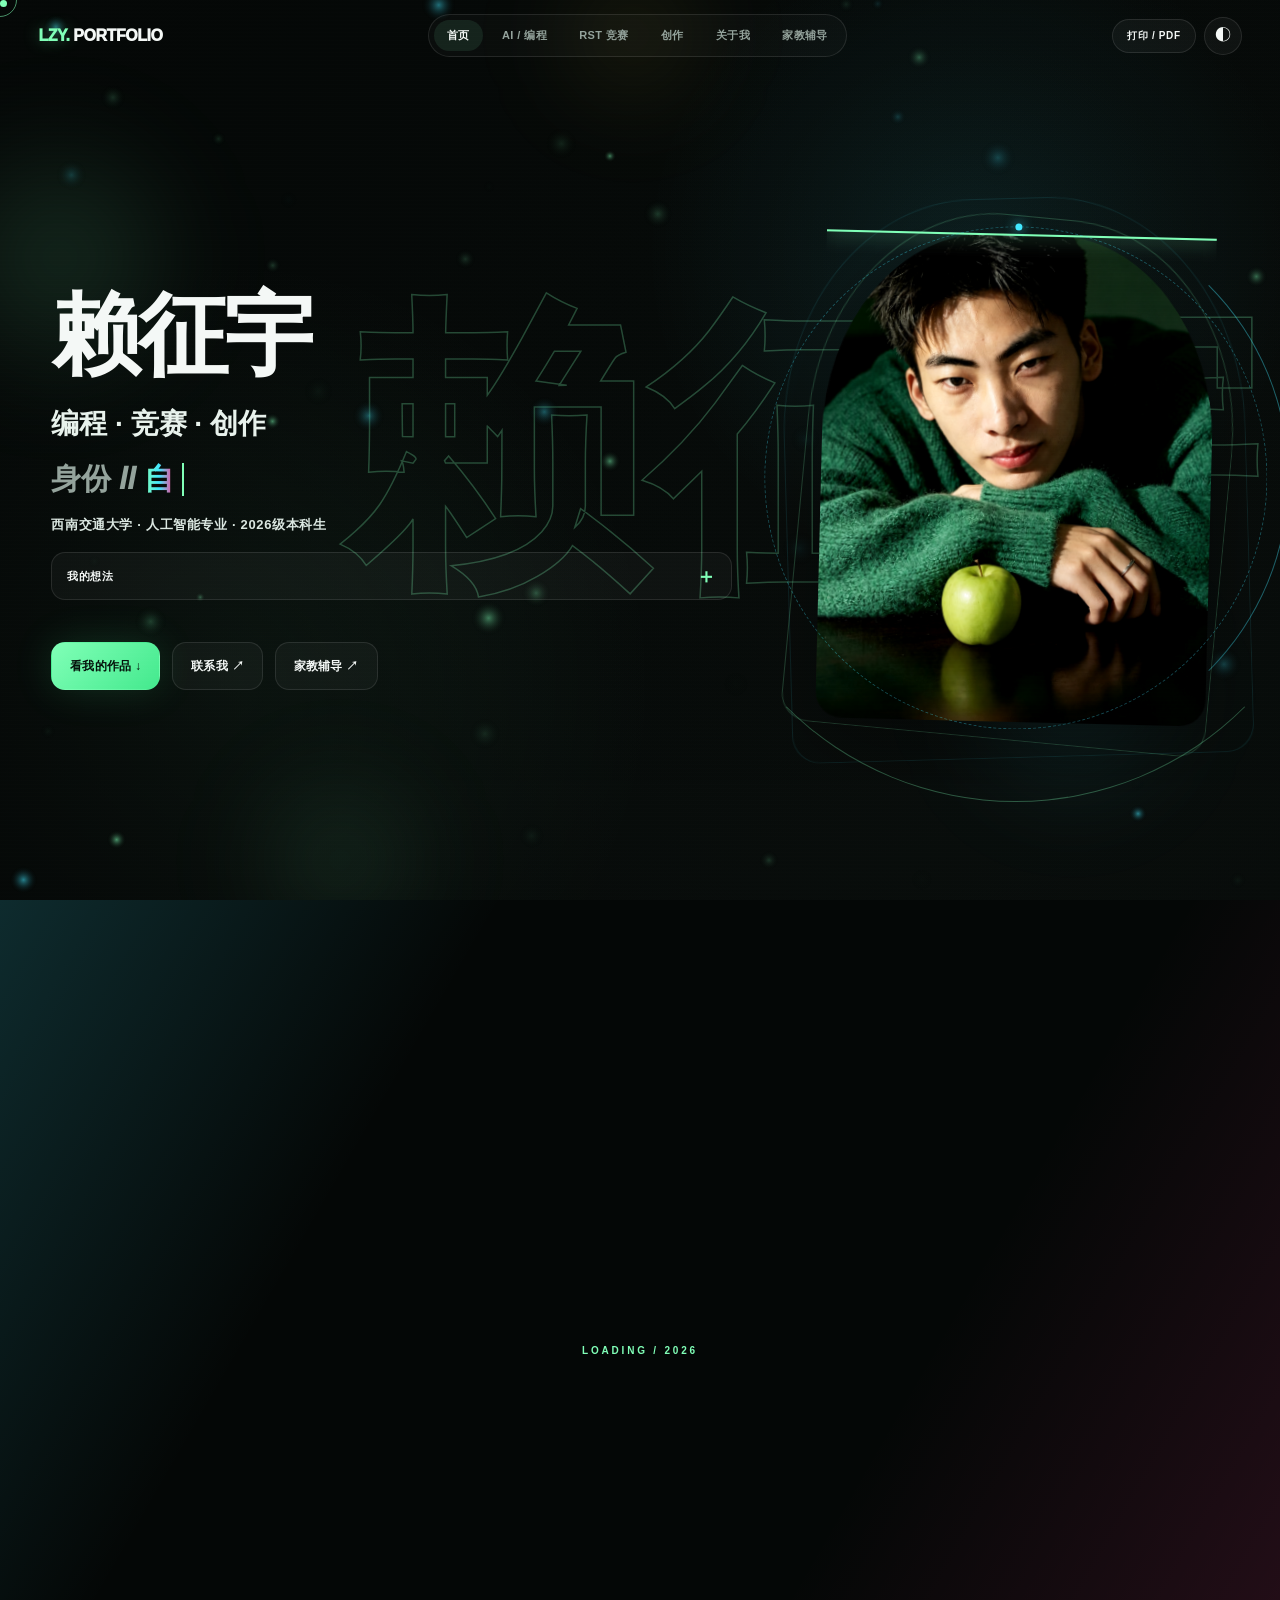
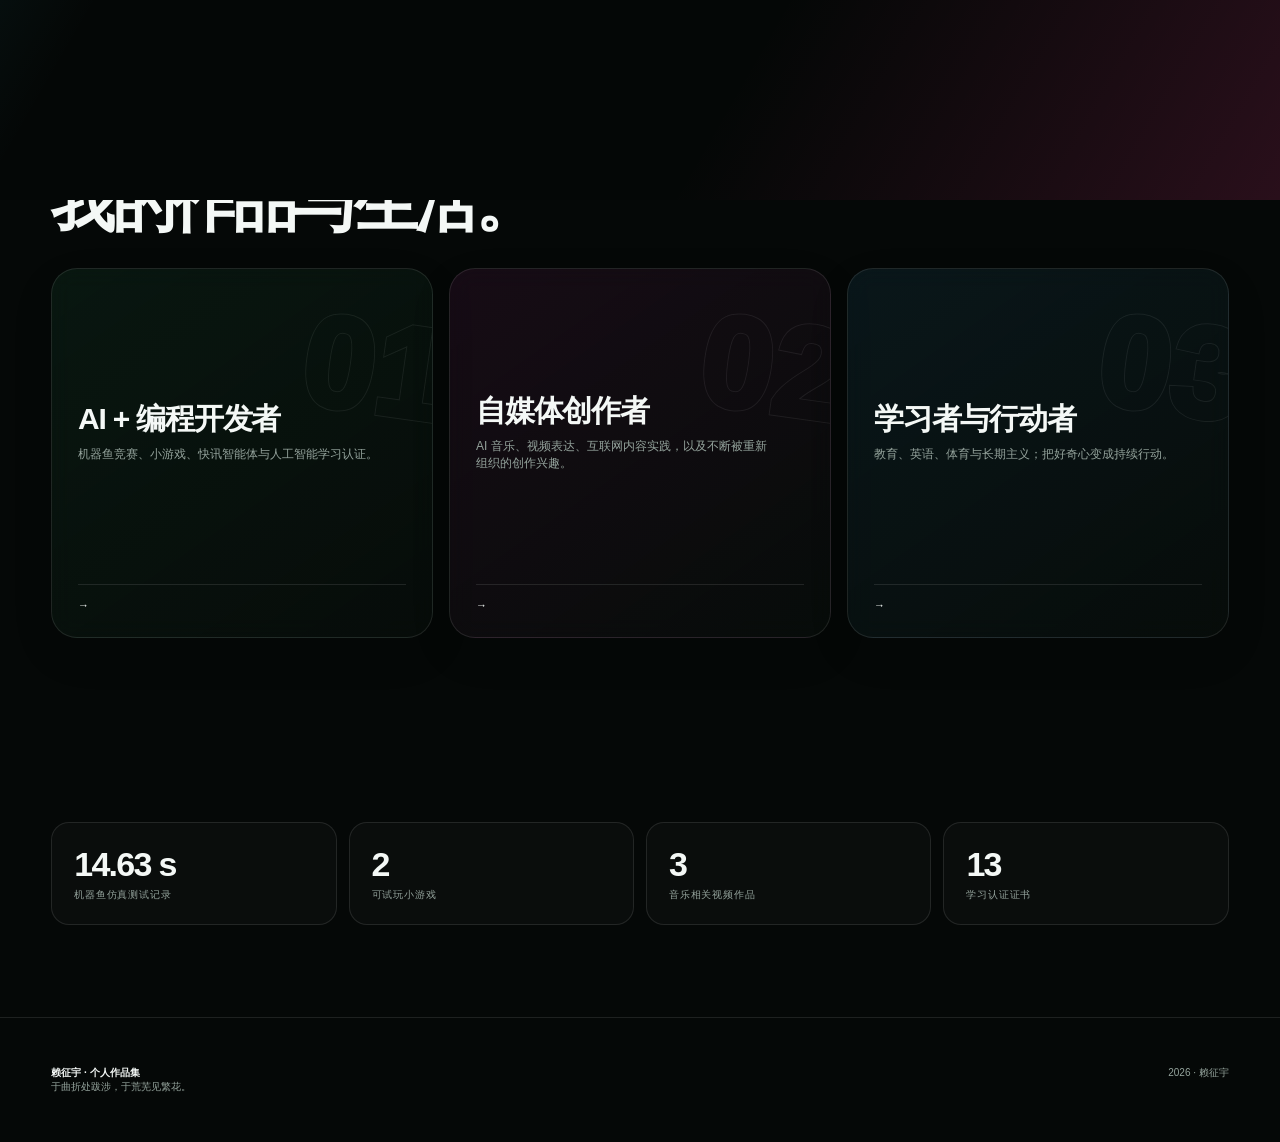
==== index.html @ 88e4a0cb "Remove hometown section from portfolio" ====
<!DOCTYPE html>
<html lang="zh-CN" data-theme="dark"><head>
<meta charset="UTF-8">
<meta name="viewport" content="width=device-width,initial-scale=1,viewport-fit=cover">
<meta name="theme-color" content="#050807">
<meta name="description" content="赖征宇｜人工智能专业学生｜数学家教、AI学习认证、机器人竞赛与个人作品集">
<title>赖征宇｜AI Portfolio</title>
<link rel="stylesheet" href="style.css?v=20261008d">
</head>
<body>
<div class="page-transition"></div><div class="cursor-dot"></div><div class="cursor-ring"></div>
<nav class="nav"><div class="nav-inner">
  <a class="brand" href="index.html" data-transition=""><span class="mark">LZY.</span> PORTFOLIO</a>
  <div class="nav-links"><a class="active" href="index.html" data-transition="">首页</a><a href="ai.html" data-transition="">AI / 编程</a><a href="ai.html#rst" data-transition="">RST 竞赛</a><a href="creation.html" data-transition="">创作</a><a href="about.html" data-transition="">关于我</a><a href="tutor.html" data-transition="">家教辅导</a></div>
  <div class="nav-actions"><button class="icon-btn" id="themeBtn" aria-label="切换主题">◐</button><button class="icon-btn menu-btn" aria-label="菜单">☰</button></div>
</div></nav>

<main>
<section class="hero photo-hero">
  <canvas class="matrix-canvas" id="matrix"></canvas><div class="hero-vignette"></div>
  <div class="giant-ghost" aria-hidden="true"><span style="--i:0">赖</span><span style="--i:1">征</span><span style="--i:2">宇</span></div>
  <i class="bokeh b1" aria-hidden="true"></i><i class="bokeh b2" aria-hidden="true"></i><i class="bokeh b3" aria-hidden="true"></i><i class="bokeh b4" aria-hidden="true"></i>
  <div class="container hero-grid">
    <div>
      
      <h1 class="hero-title home-name">赖征宇</h1>
      <div class="hero-name">编程 · 竞赛 · 创作</div>
      <div class="type-line"><span class="prefix">身份 //</span><span id="typed"></span><span class="caret"></span></div>
      
      <p class="hero-lead">西南交通大学 · 人工智能专业 · 2026级本科生</p>
      <div class="info-reveal compact">
        <button class="reveal-toggle" type="button" aria-expanded="false">我的想法 <span>＋</span></button>
        <div class="reveal-panel"><p class="hero-copy">西南交通大学人工智能专业学生。这里记录我的项目、创作和学习经历。</p></div>
      </div>
      <div class="hero-actions"><a class="btn primary" href="#featured">看我的作品 ↓</a><a class="btn" href="about.html#contact" data-transition="">联系我 ↗</a><a class="btn" href="tutor.html" data-transition="">家教辅导 ↗</a></div>
    </div>
    <div class="hero-visual">
      <div class="ring-halo" aria-hidden="true"><i></i><i></i><i></i></div>
      <div class="orbit-ring" aria-hidden="true"></div>
      <div class="portrait-shell tilt"><img src="assets/portrait-clean.png" alt="赖征宇头像"><div class="scan"></div></div>
      
      
    </div>
  </div>
</section><section class="section featured-section" id="featured"><div class="container"><div class="section-head reveal"><div><h2>最近做的三件事。</h2></div></div><div class="featured-grid">
  <a class="card featured-card reveal" href="ai.html#robotics-awards" data-transition=""><img src="assets/rst-result-focus.png" alt="机器鱼仿真成绩 14.63 秒"><div><h3>第一次 RST 仿真机器鱼竞赛</h3><p>千行代码、资料研究与多轮测试。该赛项获国赛二等奖、四川赛区一等奖。</p><span>查看参赛与获奖记录 →</span></div></a>
  <a class="card featured-card reveal" href="ai.html#games" data-transition=""><img src="assets/tank-game.png" alt="坦克大战游戏画面"><div><h3>两款可以试玩的小游戏</h3><p>飞机大战与坦克大战，使用 HTML、JavaScript 和 Canvas。</p><span>打开游戏作品 →</span></div></a>
  <a class="card featured-card reveal" href="creation.html#works" data-transition=""><img src="assets/music-poster-3.jpg" alt="英文歌曲歌词视频画面"><div><h3>音乐与视频创作</h3><p>三支 AI 音乐相关作品，记录不同形式的创作尝试。</p><span>观看作品 →</span></div></a></div></div></section>

<div class="marquee"><div class="marquee-track"><span><b>AI DEVELOPMENT</b> · PYTHON · C LANGUAGE · VIBE CODING · MATHEMATICS · GENERATIVE AI · VIDEO CREATION · BADMINTON · </span><span><b>AI DEVELOPMENT</b> · PYTHON · C LANGUAGE · VIBE CODING · MATHEMATICS · GENERATIVE AI · VIDEO CREATION · BADMINTON · </span></div></div>

<section class="section"><div class="container">
  <div class="section-head reveal"><div><h2>我的作品与生活。</h2></div></div>
  <div class="identity-grid">
    <a class="card identity ai tilt reveal" href="ai.html" data-transition=""><span class="big-mark">01</span><div></div><div><h3>AI + 编程开发者</h3><p>机器鱼竞赛、小游戏、快讯智能体与人工智能学习认证。</p></div><div class="go"><span>→</span></div></a>
    <a class="card identity media tilt reveal" href="creation.html" data-transition=""><span class="big-mark">02</span><div></div><div><h3>自媒体创作者</h3><p>AI 音乐、视频表达、互联网内容实践，以及不断被重新组织的创作兴趣。</p></div><div class="go"><span>→</span></div></a>
    <a class="card identity about tilt reveal" href="about.html" data-transition=""><span class="big-mark">03</span><div></div><div><h3>学习者与行动者</h3><p>教育、英语、体育与长期主义；把好奇心变成持续行动。</p></div><div class="go"><span>→</span></div></a>
  </div>
</div></section>



<section class="section"><div class="container">
  <div class="stats reveal"><div class="stat"><b>14.63 s</b><span>机器鱼仿真测试记录</span></div><div class="stat"><b>2</b><span>可试玩小游戏</span></div><div class="stat"><b>3</b><span>音乐相关视频作品</span></div><div class="stat"><b>13</b><span>学习认证证书</span></div></div>
</div></section>
</main>

<footer class="footer"><div class="container footer-inner"><div><b>赖征宇 · 个人作品集</b><br><span class="motto">于曲折处跋涉，于荒芜见繁花。</span></div><div>2026 · 赖征宇</div></div></footer>
<script src="app.js?v=20261008d"></script>

</body></html>
---- style.css ----
:root{
  --bg:#050807;
  --bg2:#0a0f0d;
  --panel:rgba(12,18,16,.76);
  --panel2:rgba(16,24,21,.92);
  --text:#f4f8f6;
  --muted:#94a39c;
  --line:rgba(255,255,255,.10);
  --green:#80ffb7;
  --green2:#22d875;
  --cyan:#42e8ff;
  --pink:#ff3d92;
  --yellow:#f1d54a;
  --red:#ff3c4f;
  --shadow:0 28px 80px rgba(0,0,0,.38);
  --radius:26px;
  --navH:72px;
}

[data-theme="light"]{
  --bg:#edf3ef;
  --bg2:#f8fbf9;
  --panel:rgba(255,255,255,.75);
  --panel2:rgba(255,255,255,.96);
  --text:#101a16;
  --muted:#697a72;
  --line:rgba(14,53,36,.13);
  --shadow:0 24px 70px rgba(30,70,50,.13);
}

*{box-sizing:border-box}
html{scroll-behavior:smooth;background:var(--bg)}
body{
  margin:0;
  min-height:100vh;
  color:var(--text);
  background:
    radial-gradient(circle at 15% 10%,rgba(0,255,144,.07),transparent 28%),
    radial-gradient(circle at 92% 5%,rgba(51,221,255,.06),transparent 24%),
    var(--bg);
  font-family:Inter,-apple-system,BlinkMacSystemFont,"Segoe UI","PingFang SC","Microsoft YaHei",sans-serif;
  overflow-x:hidden;
}
body.is-leaving{overflow:hidden}
body::before{
  content:"";
  position:fixed;
  inset:0;
  pointer-events:none;
  z-index:900;
  opacity:.14;
  background-image:linear-gradient(rgba(255,255,255,.035) 1px,transparent 1px);
  background-size:100% 4px;
  mix-blend-mode:overlay;
}

a{color:inherit;text-decoration:none}
img,video{display:block;max-width:100%}
button,input,textarea{font:inherit}
button,a{-webkit-tap-highlight-color:transparent}
::selection{background:var(--green);color:#07110c}

.container{width:min(92%,1180px);margin:auto}
.section{padding:92px 0;position:relative}
.grid{display:grid;gap:20px}
.muted{color:var(--muted)}
.center{text-align:center}

/* ---------- page transition ---------- */
.page-transition{
  position:fixed;inset:0;z-index:9998;pointer-events:none;
  transform:translateY(100%);
  background:
    linear-gradient(120deg,rgba(66,232,255,.16),transparent 28%),
    linear-gradient(300deg,rgba(255,61,146,.15),transparent 34%),
    #040706;
}
.page-transition::after{
  content:"LOADING / 2026";
  position:absolute;left:50%;top:50%;transform:translate(-50%,-50%);
  color:var(--green);letter-spacing:.28em;font-size:10px;font-weight:900;
}
.page-transition.entering{animation:transitionIn .75s cubic-bezier(.75,0,.18,1) both}
.page-transition.leaving{animation:transitionOut .62s cubic-bezier(.8,0,.18,1) both;pointer-events:auto}
@keyframes transitionIn{0%{transform:translateY(0)}100%{transform:translateY(-100%)}}
@keyframes transitionOut{0%{transform:translateY(100%)}100%{transform:translateY(0)}}

/* ---------- cursor ---------- */
.cursor-dot,.cursor-ring{position:fixed;left:0;top:0;pointer-events:none;z-index:9999;border-radius:50%;opacity:0}
.cursor-dot{width:7px;height:7px;background:var(--green)}
.cursor-ring{width:34px;height:34px;border:1px solid rgba(128,255,183,.55);transition:width .2s,height .2s,border-color .2s,background .2s}
body.cursor-ready .cursor-dot,body.cursor-ready .cursor-ring{opacity:1}
.cursor-ring.active{width:52px;height:52px;background:rgba(128,255,183,.08);border-color:var(--cyan)}

/* ---------- nav ---------- */
.nav{
  height:var(--navH);position:fixed;top:0;left:0;right:0;z-index:700;
  display:flex;align-items:center;
  border-bottom:1px solid transparent;
  transition:.3s ease;
}
.nav.scrolled{background:rgba(5,8,7,.72);backdrop-filter:blur(18px);border-color:var(--line)}
[data-theme="light"] .nav.scrolled{background:rgba(243,248,245,.8)}
.nav-inner{width:min(94%,1220px);margin:auto;display:flex;align-items:center;justify-content:space-between;gap:20px}
.brand{font-weight:1000;letter-spacing:-.03em;font-size:16px;white-space:nowrap}
.brand .mark{color:var(--green);text-shadow:0 0 16px rgba(128,255,183,.45)}
.nav-links{display:flex;align-items:center;gap:6px;padding:5px;border:1px solid var(--line);border-radius:999px;background:rgba(255,255,255,.025)}
.nav-links a{padding:8px 13px;border-radius:999px;color:var(--muted);font-size:11px;font-weight:850;letter-spacing:.04em;transition:.22s ease}
.nav-links a:hover,.nav-links a.active{color:var(--text);background:rgba(128,255,183,.09)}
.nav-actions{display:flex;align-items:center;gap:8px}
.icon-btn{width:38px;height:38px;border-radius:50%;display:grid;place-items:center;border:1px solid var(--line);background:rgba(255,255,255,.04);color:var(--text);cursor:pointer;transition:.2s}
.icon-btn:hover{transform:translateY(-2px);border-color:rgba(128,255,183,.45)}
.menu-btn{display:none}

/* ---------- hero common ---------- */
.hero{min-height:100svh;display:flex;align-items:center;padding:calc(var(--navH) + 40px) 0 56px;position:relative;overflow:hidden}
.matrix-canvas{position:absolute;inset:0;width:100%;height:100%;opacity:.55;mask-image:linear-gradient(to bottom,#000 30%,transparent 90%)}
.hero-vignette{position:absolute;inset:0;background:radial-gradient(circle at center,transparent 0,rgba(5,8,7,.14) 45%,rgba(5,8,7,.9) 100%);pointer-events:none}
.hero-grid{position:relative;z-index:3;display:grid;grid-template-columns:minmax(0,1.15fr) minmax(310px,.72fr);gap:70px;align-items:center}
.eyebrow{display:inline-flex;align-items:center;gap:10px;color:var(--green);font-size:10px;font-weight:900;letter-spacing:.24em;text-transform:uppercase}
.eyebrow::before{content:"";width:26px;height:1px;background:currentColor;box-shadow:0 0 10px currentColor}
.hero-title{font-size:clamp(62px,9vw,126px);line-height:.86;letter-spacing:-.075em;margin:18px 0 22px;font-weight:1000}
.hero-title .outline{-webkit-text-stroke:1px rgba(255,255,255,.45);color:transparent}
.hero-copy{max-width:760px;color:var(--muted);font-size:15px}
.hero-actions{display:flex;gap:12px;flex-wrap:wrap;margin-top:28px}
.btn{display:inline-flex;align-items:center;justify-content:center;gap:8px;min-height:48px;padding:0 18px;border:1px solid var(--line);border-radius:14px;background:rgba(255,255,255,.035);font-size:12px;font-weight:900;letter-spacing:.02em;transition:.23s ease;position:relative;overflow:hidden}
.btn:hover{transform:translateY(-3px);border-color:rgba(128,255,183,.42);box-shadow:0 12px 30px rgba(0,0,0,.18)}
.btn.primary{color:#05120b;background:linear-gradient(135deg,var(--green),#43e98d);border-color:transparent;box-shadow:0 0 40px rgba(76,255,154,.14)}
.btn.pink{color:white;background:linear-gradient(135deg,var(--pink),#bd4cff);border-color:transparent}
.hero-visual{position:relative;min-height:480px;display:grid;place-items:center}
.portrait-shell{position:relative;width:min(100%,390px);aspect-ratio:4/5;transform:rotate(1.4deg)}
.portrait-shell::before,.portrait-shell::after{content:"";position:absolute;inset:-18px;border:1px solid rgba(128,255,183,.22);border-radius:42% 42% 28px 28px;transform:rotate(4deg)}
.portrait-shell::after{inset:-36px;border-color:rgba(66,232,255,.1);transform:rotate(-3deg)}
.portrait-shell img{width:100%;height:100%;object-fit:cover;border-radius:42% 42% 26px 26px;filter:saturate(.92) contrast(1.03);box-shadow:var(--shadow)}
.portrait-shell .scan{position:absolute;inset:0;border-radius:inherit;overflow:hidden;pointer-events:none}
.portrait-shell .scan::after{content:"";position:absolute;left:0;right:0;height:2px;background:var(--green);box-shadow:0 0 18px var(--green);animation:scanY 3.8s ease-in-out infinite}
@keyframes scanY{0%,100%{top:7%;opacity:.2}50%{top:91%;opacity:.9}}
.hud{position:absolute;padding:10px 12px;border:1px solid var(--line);background:rgba(6,12,9,.64);backdrop-filter:blur(9px);border-radius:10px;font-size:9px;letter-spacing:.09em;color:var(--muted)}
.hud b{display:block;color:var(--green);font-size:10px;margin-bottom:2px}.hud.one{left:-5%;top:15%}.hud.two{right:-4%;bottom:18%}

/* ---------- glitch ---------- */
.glitch{position:relative;display:inline-block;isolation:isolate}
.glitch::before,.glitch::after{content:attr(data-text);position:absolute;inset:0;pointer-events:none;opacity:0}
.glitch::before{color:var(--cyan);transform:translateX(-2px)}
.glitch::after{color:var(--pink);transform:translateX(2px)}
.glitch:hover::before,.glitch.auto::before{animation:glitchA 1.7s steps(2,end) infinite;opacity:.65;clip-path:inset(20% 0 55% 0)}
.glitch:hover::after,.glitch.auto::after{animation:glitchB 1.9s steps(2,end) infinite;opacity:.6;clip-path:inset(58% 0 15% 0)}
@keyframes glitchA{0%,92%,100%{transform:translate(0)}93%{transform:translate(-4px,1px)}96%{transform:translate(3px,-1px)}}
@keyframes glitchB{0%,90%,100%{transform:translate(0)}91%{transform:translate(4px,-1px)}95%{transform:translate(-2px,1px)}}

/* ---------- typing ---------- */
.type-line{min-height:38px;display:flex;align-items:center;gap:8px;font-size:clamp(18px,2.4vw,30px);font-weight:950}
.type-line .prefix{color:var(--muted)}
.hero-name{display:flex;align-items:baseline;gap:14px;flex-wrap:wrap;margin:-4px 0 16px;font-size:clamp(19px,2.3vw,28px);font-weight:800;color:#e8f2ec}.hero-name b{font-size:1.35em;font-weight:1000;letter-spacing:.04em;background:linear-gradient(92deg,var(--green),var(--cyan));-webkit-background-clip:text;background-clip:text;color:transparent;text-shadow:0 0 30px rgba(128,255,183,.25)}.hero-name-en{font-size:9px;font-weight:800;letter-spacing:.34em;color:var(--muted)}@media(max-width:640px){.hero-name{gap:10px}.hero-name-en{letter-spacing:.22em}}
#typed{background:linear-gradient(90deg,var(--green),var(--cyan),var(--pink));-webkit-background-clip:text;background-clip:text;color:transparent}
.caret{width:2px;height:1.1em;background:var(--green);animation:blink .8s steps(1) infinite}
@keyframes blink{50%{opacity:0}}

/* ---------- section headings ---------- */
.section-head{display:flex;justify-content:space-between;gap:28px;align-items:end;margin-bottom:34px}
.section-head h2{font-size:clamp(34px,5vw,64px);line-height:.95;letter-spacing:-.055em;margin:10px 0 0}
.section-head p{max-width:520px;color:var(--muted);font-size:13px;margin:0}
.kicker{font-size:9px;letter-spacing:.26em;color:var(--green);font-weight:1000;text-transform:uppercase}

/* ---------- cards ---------- */
.card{position:relative;border:1px solid var(--line);border-radius:var(--radius);background:linear-gradient(145deg,rgba(255,255,255,.04),rgba(255,255,255,.012));backdrop-filter:blur(12px);overflow:hidden;box-shadow:0 16px 45px rgba(0,0,0,.08)}
[data-theme="light"] .card{background:rgba(255,255,255,.7)}
.card-pad{padding:26px}
.card h3{margin:0 0 8px;font-size:20px;letter-spacing:-.02em}.card p{color:var(--muted);font-size:12px}.card ul{padding-left:18px;color:var(--muted);font-size:12px}
.card::before{content:"";position:absolute;inset:0;pointer-events:none;background:radial-gradient(400px circle at var(--mx,50%) var(--my,50%),rgba(128,255,183,.10),transparent 42%);opacity:0;transition:.25s}
.card:hover::before{opacity:1}
.tilt{transform-style:preserve-3d;will-change:transform;transition:transform .18s ease}
.tilt>*{transform:translateZ(16px)}

/* ---------- identity lanes ---------- */
.identity-grid{display:grid;grid-template-columns:repeat(3,1fr);gap:16px}
.identity{min-height:370px;padding:26px;display:flex;flex-direction:column;justify-content:space-between;position:relative;overflow:hidden}
.identity .num{font-size:10px;color:var(--muted);letter-spacing:.22em}.identity h3{font-size:30px;line-height:1;margin:0 0 12px;letter-spacing:-.04em}.identity p{font-size:12px;color:var(--muted);max-width:300px}.identity .go{display:flex;align-items:center;justify-content:space-between;font-size:11px;font-weight:900;border-top:1px solid var(--line);padding-top:14px}.identity .big-mark{position:absolute;right:-14px;top:36px;font-size:130px;font-weight:1000;line-height:1;color:transparent;-webkit-text-stroke:1px rgba(255,255,255,.07);transform:rotate(8deg);transition:.4s ease}.identity:hover .big-mark{transform:rotate(0) scale(1.08);-webkit-text-stroke-color:rgba(128,255,183,.14)}
.identity.ai{background:linear-gradient(145deg,rgba(24,80,52,.21),rgba(8,14,11,.7))}.identity.media{background:linear-gradient(145deg,rgba(70,23,60,.28),rgba(8,14,11,.72))}.identity.about{background:linear-gradient(145deg,rgba(23,63,78,.28),rgba(8,14,11,.72))}

/* ---------- stats ---------- */
.stats{display:grid;grid-template-columns:repeat(4,1fr);gap:12px}
.stat{padding:22px;border:1px solid var(--line);border-radius:18px;background:rgba(255,255,255,.025)}.stat b{display:block;font-size:34px;letter-spacing:-.05em}.stat span{color:var(--muted);font-size:10px;letter-spacing:.08em}

/* ---------- floating particles ---------- */
.particle-field{position:absolute;inset:0;overflow:hidden;pointer-events:none}.particle{position:absolute;width:2px;height:22px;border-radius:999px;background:linear-gradient(to bottom,transparent,var(--c,var(--cyan)),transparent);filter:drop-shadow(0 0 8px var(--c,var(--cyan)));opacity:.55;animation:fall linear infinite}
@keyframes fall{from{transform:translateY(-120px)}to{transform:translateY(calc(100vh + 160px))}}

/* ---------- AI page ---------- */
.page-hero{min-height:78svh;padding-top:calc(var(--navH) + 70px);display:flex;align-items:center;position:relative;overflow:hidden}
.page-hero .hero-title{font-size:clamp(58px,9vw,116px)}
.code-rain{position:absolute;inset:0;opacity:.22;background-image:linear-gradient(90deg,transparent 96%,rgba(128,255,183,.12) 97%);background-size:46px 100%}
.code-badge{display:inline-flex;padding:8px 12px;border-radius:4px;background:#07120d;border:1px solid rgba(128,255,183,.25);color:var(--green);font:900 10px ui-monospace,SFMono-Regular,Consolas,monospace;letter-spacing:.15em;box-shadow:0 0 20px rgba(128,255,183,.06)}
.ai-showcase{display:grid;grid-template-columns:1.25fr .75fr;gap:16px}.image-card{min-height:430px;position:relative;overflow:hidden}.image-card img{width:100%;height:100%;object-fit:cover;position:absolute;inset:0;transition:transform .7s ease}.image-card:hover img{transform:scale(1.035)}.image-card::after{content:"";position:absolute;inset:0;background:linear-gradient(to top,rgba(2,10,6,.88),transparent 62%)}.image-caption{position:absolute;z-index:2;left:26px;right:26px;bottom:22px}.image-caption strong{font-size:23px}.image-caption span{display:block;color:#c5d0cb;font-size:10px;margin-top:4px}
.ai-showcase .image-card-shot{grid-column:1/-1;min-height:0;display:block;background:#050a08}
.image-card-shot img{position:static;height:auto;max-height:680px;width:100%;object-fit:contain;padding:20px 20px 92px}
.image-card-shot::after{background:linear-gradient(to top,rgba(2,10,6,.92),transparent 28%)}
.image-card-shot .image-caption span{color:#9fb3aa}
@media(max-width:820px){.image-card-shot img{max-height:72vh;padding:14px 14px 96px}}
.skill-list{display:grid;gap:13px}.skill-row{padding:18px 20px;border:1px solid var(--line);border-radius:16px}.skill-top{display:flex;justify-content:space-between;font-size:11px;font-weight:900}.skill-track{height:7px;margin-top:10px;border-radius:999px;background:rgba(255,255,255,.07);overflow:hidden}.skill-fill{height:100%;width:0;background:linear-gradient(90deg,var(--green2),var(--green),var(--cyan));border-radius:inherit;transition:width 1.2s cubic-bezier(.18,.82,.2,1)}.skill-row.visible .skill-fill{width:var(--w)}
.toolkit-grid{display:grid;grid-template-columns:repeat(3,1fr);gap:16px}
.tool-card{display:flex;flex-direction:column;gap:10px;transition:transform .35s ease,border-color .35s ease}
.tool-card:hover{transform:translateY(-4px);border-color:rgba(128,255,183,.35)}
.tool-num{font:900 12px ui-monospace,SFMono-Regular,Consolas,monospace;letter-spacing:.12em;color:var(--green);width:42px;height:26px;display:grid;place-items:center;border:1px solid rgba(128,255,183,.3);border-radius:999px;background:rgba(128,255,183,.07)}
.tool-card h3{font-size:19px;margin:0}
.tool-card p{margin:0;font-size:12.5px;line-height:1.85;color:#aebdb5}
.tool-card p b{color:var(--yellow);font-weight:800}
.tool-tags{display:flex;flex-wrap:wrap;gap:7px;margin-top:auto;padding-top:12px}
.tool-tags span{font-size:9.5px;font-weight:700;letter-spacing:.03em;padding:4px 10px;border-radius:999px;border:1px solid var(--line);color:var(--green);background:rgba(128,255,183,.05)}
[data-theme="light"] .tool-card p{color:#3f5049}
@media(max-width:980px){.toolkit-grid{grid-template-columns:1fr 1fr}}
@media(max-width:600px){.toolkit-grid{grid-template-columns:1fr}}
.game-grid{display:grid;grid-template-columns:1fr 1fr;gap:12px}.game-card{display:block;padding:0;border:1px solid var(--line);border-radius:20px;background:#060f0b;position:relative;overflow:hidden;aspect-ratio:4/3}.game-card img{position:absolute;inset:0;width:100%;height:100%;object-fit:cover;transition:transform .5s ease}.game-card:hover img{transform:scale(1.05)}.game-card::after{content:"↗";position:absolute;right:16px;top:14px;color:var(--green);font-size:22px;z-index:3;text-shadow:0 2px 10px rgba(0,0,0,.6)}.game-card-body{position:absolute;left:0;right:0;bottom:0;z-index:2;padding:40px 18px 15px;background:linear-gradient(to top,rgba(3,9,7,.94) 10%,rgba(3,9,7,.62) 52%,transparent)}.game-card b{font-size:20px}.game-card p{margin:4px 0 0;font-size:11px;color:#d3e2da}

/* ---------- red math chart ---------- */
.math-panel{padding:34px;border-radius:28px;position:relative;overflow:hidden;background:linear-gradient(140deg,#18070a,#310b0f 50%,#10100c);border:1px solid rgba(255,84,99,.24)}
.math-panel::before{content:"MATH / AI";position:absolute;right:-10px;top:18px;font-size:84px;font-weight:1000;color:transparent;-webkit-text-stroke:1px rgba(255,255,255,.04);letter-spacing:-.06em}.math-bars{height:300px;margin-top:32px;border-bottom:1px solid rgba(255,255,255,.15);display:flex;gap:24px;align-items:end;padding:0 16px 0;background:repeating-linear-gradient(to top,transparent 0,transparent 59px,rgba(255,255,255,.055) 60px)}.math-item{flex:1;text-align:center;min-width:0}.math-bar{height:0;max-width:90px;margin:auto;border-radius:15px 15px 3px 3px;background:linear-gradient(to top,#8b101d,#d31e2e 56%,#ff5f6f);box-shadow:0 10px 32px rgba(255,50,70,.18),inset 0 1px rgba(255,255,255,.32);transition:height 1.15s cubic-bezier(.15,.86,.22,1);position:relative}.math-panel.visible .math-bar{height:var(--h)}.math-value{position:absolute;left:50%;top:-34px;transform:translateX(-50%);font-weight:950}.math-label{display:block;margin:12px 0 -24px;font-size:10px;color:#e3b7bc}

/* ---------- certificate ---------- */
.cert-grid{display:grid;grid-template-columns:1fr 1fr;gap:16px}.cert{padding:12px;min-height:330px;display:grid;place-items:center}.cert img{width:100%;height:310px;object-fit:contain;background:white;border-radius:16px}
.cert-note{max-width:880px;margin:0 auto 28px;padding:22px 26px;border-left:3px solid var(--yellow)}.cert-note p{margin:10px 0 0;font-size:14px;line-height:1.9;color:var(--text,#dfe7e2)}.cert-note b{color:var(--yellow);font-weight:800}.cert-note-kicker{font-size:9px;letter-spacing:.26em;color:var(--green);font-weight:1000;text-transform:uppercase;margin-bottom:2px}.cert-note-sign{color:var(--green);font-weight:700}
[data-theme="light"] .cert-note p{color:#23312a}
@media(max-width:820px){.cert-note{padding:18px 18px}.cert-note p{font-size:13px;line-height:1.85}}

/* ---------- media / cinema ---------- */
.cinema-hero{min-height:92svh;background:#030303;position:relative;overflow:hidden;display:flex;align-items:center;padding-top:var(--navH)}
.cinema-hero::after{content:"";position:absolute;inset:0;background:radial-gradient(circle at 68% 50%,rgba(205,188,73,.10),transparent 25%),linear-gradient(to right,#000 0,transparent 45%,rgba(0,0,0,.2));pointer-events:none}
.projector{position:absolute;left:-25px;top:50%;width:190px;height:175px;transform:translateY(-50%);z-index:2}.reel{position:absolute;top:4px;width:70px;height:70px;border:9px solid #444;border-radius:50%;box-shadow:inset 0 0 0 2px #111;animation:spin 5s linear infinite}.reel::before,.reel::after{content:"";position:absolute;left:50%;top:50%;width:10px;height:30px;background:#181818;border-radius:9px;transform-origin:50% 0}.reel::before{transform:translate(-50%,-50%) rotate(0deg)}.reel::after{transform:translate(-50%,-50%) rotate(120deg)}.reel.a{left:22px}.reel.b{left:90px;animation-direction:reverse}.machine{position:absolute;left:20px;top:75px;width:125px;height:76px;border-radius:8px;background:linear-gradient(#4a4a4a,#202020);box-shadow:inset 0 0 0 7px #101010}.machine::after{content:"";position:absolute;right:-28px;top:18px;border-left:30px solid #505050;border-top:20px solid transparent;border-bottom:20px solid transparent}.beam{position:absolute;left:105px;top:50%;width:72vw;height:330px;transform:translateY(-50%);clip-path:polygon(0 43%,100% 0,100% 100%,0 57%);background:linear-gradient(90deg,rgba(255,255,255,.5),rgba(254,238,136,.16) 55%,rgba(238,221,72,.03));filter:blur(.3px);opacity:.7;animation:beamPulse 2.8s ease-in-out infinite;z-index:1}.cinema-copy{position:relative;z-index:4;margin-left:18%;max-width:800px}.cinema-copy h1{font-size:clamp(56px,9vw,120px);line-height:.9;margin:12px 0;color:#eee;text-shadow:6px 0 0 rgba(240,220,80,.08);letter-spacing:-.07em;animation:filmFlicker 4s steps(1) infinite}.cinema-copy .en{color:var(--cyan);font-size:9px;letter-spacing:.36em;font-weight:1000}.cinema-copy p{max-width:560px;color:#999;font-size:13px}.film-strip{height:70px;border-top:1px solid rgba(255,255,255,.08);border-bottom:1px solid rgba(255,255,255,.08);background:repeating-linear-gradient(90deg,transparent 0,transparent 30px,rgba(255,255,255,.05) 31px,rgba(255,255,255,.05) 42px,transparent 43px);animation:stripMove 8s linear infinite}
@keyframes spin{to{transform:rotate(360deg)}}@keyframes beamPulse{50%{opacity:.9;filter:brightness(1.22)}}@keyframes filmFlicker{0%,8%,10%,100%{opacity:1}9%{opacity:.65}72%{transform:translateX(0)}73%{transform:translateX(2px)}74%{transform:translateX(-1px)}}@keyframes stripMove{to{background-position:210px 0}}

/* ---------- neon title ---------- */
.neon-title{font-size:clamp(54px,8vw,102px);line-height:.9;letter-spacing:-.06em;margin:10px 0 20px;background:linear-gradient(95deg,var(--cyan),#8cf8dd 30%,var(--pink) 65%,#ff9d42);background-size:220% 100%;-webkit-background-clip:text;background-clip:text;color:transparent;animation:gradientFlow 3.5s linear infinite}
@keyframes gradientFlow{to{background-position:-220% 0}}

/* ---------- video cards ---------- */
.video-grid{display:grid;grid-template-columns:repeat(3,1fr);gap:18px}.video-card{border:1px solid var(--line);border-radius:25px;overflow:hidden;background:var(--panel);box-shadow:var(--shadow)}.video-shell{aspect-ratio:16/10;background:#000;position:relative}.video-shell video{width:100%;height:100%;object-fit:cover}.video-cover{position:absolute;inset:0;border:0;color:white;text-align:left;padding:24px;display:flex;flex-direction:column;justify-content:space-between;background:linear-gradient(to top,rgba(0,0,0,.86),rgba(0,0,0,.1));cursor:pointer;transition:.3s}.video-cover .play{width:58px;height:58px;border:1px solid rgba(255,255,255,.4);border-radius:50%;display:grid;place-items:center;background:rgba(255,255,255,.12);backdrop-filter:blur(8px);transition:.25s}.video-card:hover .play{transform:scale(1.08);background:rgba(255,61,146,.3)}.video-card.playing .video-cover{opacity:0;pointer-events:none}.video-meta{padding:18px 20px}.video-meta b{display:block}.video-meta span{font-size:10px;color:var(--muted)}

/* ---------- social creator ---------- */
.creator-grid{display:grid;grid-template-columns:.8fr 1.2fr;gap:18px}.phone-card{padding:18px;min-height:560px;display:grid;place-items:center}.phone-card img{height:520px;max-width:100%;object-fit:contain;border-radius:22px}.story-card{padding:30px;display:flex;flex-direction:column;justify-content:center}.story-card blockquote{font-family:"STKaiti","KaiTi",serif;font-size:clamp(26px,4vw,46px);line-height:1.25;margin:0 0 18px}.story-card p{color:var(--muted);font-size:13px}.postcard-grid{display:grid;grid-template-columns:1fr 1fr;gap:16px}.postcard-grid img{width:100%;height:290px;object-fit:cover;border-radius:20px;border:1px solid var(--line)}
.english-note h3{font-size:clamp(22px,3vw,32px);margin:8px 0 10px}.english-note p{color:var(--muted);font-size:13px;max-width:720px}.english-grid{display:grid;grid-template-columns:repeat(5,1fr);gap:12px;margin-top:16px}.english-grid img{width:100%;height:230px;object-fit:cover;border-radius:16px;border:1px solid var(--line);transition:transform .35s ease,box-shadow .35s ease}.english-grid img:hover{transform:translateY(-5px) scale(1.02);box-shadow:0 18px 40px rgba(0,0,0,.35);z-index:2}@media(max-width:900px){.english-grid{grid-template-columns:repeat(3,1fr)}.english-grid img{height:210px}}@media(max-width:560px){.english-grid{grid-template-columns:1fr 1fr}.english-grid img{height:190px}}

/* ---------- about ---------- */
.about-hero{padding-top:calc(var(--navH) + 80px)}.about-grid{display:grid;grid-template-columns:.75fr 1.25fr;gap:34px;align-items:start}.about-photo{position:sticky;top:100px}.about-photo img{width:100%;aspect-ratio:4/5;object-fit:cover;border-radius:30px;box-shadow:var(--shadow)}.about-name{font-size:clamp(54px,8vw,100px);line-height:.86;letter-spacing:-.07em;margin:0 0 22px}.about-quote{font-family:"STXingkai","STKaiti","KaiTi",serif;font-size:clamp(28px,4vw,50px);background:linear-gradient(90deg,var(--green),var(--yellow),var(--pink));-webkit-background-clip:text;background-clip:text;color:transparent;margin:28px 0}.timeline{position:relative;margin-top:34px}.timeline::before{content:"";position:absolute;left:8px;top:3px;bottom:3px;width:1px;background:var(--line)}.time-item{padding:0 0 28px 34px;position:relative}.time-item::before{content:"";position:absolute;left:3px;top:5px;width:11px;height:11px;border:1px solid var(--green);background:var(--bg);border-radius:50%;box-shadow:0 0 14px rgba(128,255,183,.3)}.time-item small{color:var(--green);font-size:9px;letter-spacing:.12em}.time-item h3{margin:5px 0}.time-item p{color:var(--muted);font-size:12px}.sports-grid{display:grid;grid-template-columns:1fr 1fr;gap:16px}.sport{min-height:420px;position:relative;overflow:hidden}.sport img{position:absolute;inset:0;width:100%;height:100%;object-fit:cover;transition:transform .7s}.sport:hover img{transform:scale(1.04)}.sport::after{content:"";position:absolute;inset:0;background:linear-gradient(to top,rgba(0,0,0,.9),transparent 64%)}.sport q{position:absolute;z-index:2;left:24px;right:24px;bottom:24px;font:24px "STKaiti","KaiTi",serif;color:white}.quote-image{min-height:360px;position:relative}.quote-image img{width:100%;height:360px;object-fit:cover;opacity:.7}.quote-image::after{content:"";position:absolute;inset:0;background:linear-gradient(90deg,rgba(0,0,0,.8),rgba(0,0,0,.15))}.quote-image blockquote{position:absolute;z-index:2;left:36px;top:50%;transform:translateY(-50%);max-width:650px;margin:0;color:white;font:clamp(27px,4vw,48px)/1.25 "STXingkai","STKaiti","KaiTi",serif}
.contact-strip{display:grid;grid-template-columns:repeat(3,1fr);gap:12px}.contact-cell{padding:20px;border:1px solid var(--line);border-radius:18px}.contact-cell small{display:block;color:var(--muted);font-size:9px;letter-spacing:.12em}.contact-cell b{display:block;margin-top:4px;font-size:14px}

/* ---------- reveal ---------- */
.reveal{opacity:0;transform:translateY(26px);transition:opacity .7s ease,transform .7s ease}.reveal.visible{opacity:1;transform:none}.reveal-left{opacity:0;transform:translateX(-30px);transition:.8s ease}.reveal-left.visible{opacity:1;transform:none}.reveal-right{opacity:0;transform:translateX(30px);transition:.8s ease}.reveal-right.visible{opacity:1;transform:none}

/* ---------- marquee ---------- */
.marquee{overflow:hidden;border-top:1px solid var(--line);border-bottom:1px solid var(--line);padding:16px 0}.marquee-track{display:flex;width:max-content;animation:marquee 20s linear infinite}.marquee-track span{font-size:12px;font-weight:900;letter-spacing:.16em;color:var(--muted);padding-right:40px}.marquee-track b{color:var(--green)}@keyframes marquee{to{transform:translateX(-50%)}}

/* ---------- footer ---------- */
.footer{padding:48px 0;border-top:1px solid var(--line)}.footer-inner{display:flex;justify-content:space-between;gap:20px;color:var(--muted);font-size:10px}.footer b{color:var(--text)}

/* ---------- mobile ---------- */
@media(max-width:900px){
  .hero-grid,.about-grid{grid-template-columns:1fr}.hero-grid{gap:40px}.hero-visual{min-height:420px}.portrait-shell{width:min(78vw,360px)}.hud.one{left:0}.hud.two{right:0}
  .identity-grid{grid-template-columns:1fr 1fr}.identity.about{grid-column:1/-1;min-height:300px}.stats{grid-template-columns:1fr 1fr}.ai-showcase,.creator-grid{grid-template-columns:1fr}.about-photo{position:relative;top:auto;width:min(72vw,390px)}.section-head{align-items:start;flex-direction:column}.cinema-copy{margin-left:24%}.beam{width:85vw}
}
@media(max-width:720px){
  :root{--navH:64px}
  .grid{grid-template-columns:1fr!important}
  .nav-links{position:fixed;left:4%;right:4%;top:72px;display:grid;gap:4px;padding:10px;border-radius:18px;background:rgba(5,8,7,.94);backdrop-filter:blur(18px);transform:translateY(-12px);opacity:0;pointer-events:none;transition:.25s}.nav-links.open{transform:none;opacity:1;pointer-events:auto}.nav-links a{padding:12px 13px}.menu-btn{display:grid}
  .section{padding:66px 0}.hero{padding-top:calc(var(--navH) + 34px)}.hero-title{font-size:clamp(58px,18vw,90px)}.hero-copy{font-size:13px}.hero-actions{display:grid;grid-template-columns:1fr 1fr}.btn{min-width:0}.identity-grid,.video-grid,.cert-grid,.sports-grid,.postcard-grid,.game-grid{grid-template-columns:1fr}.identity{min-height:300px}.stats{grid-template-columns:1fr 1fr}.stat b{font-size:29px}.page-hero{min-height:72svh}.ai-showcase{grid-template-columns:1fr}.image-card{min-height:340px}.math-bars{gap:8px;height:250px;padding-left:0;padding-right:0}.math-label{font-size:9px}.cinema-hero{min-height:82svh}.projector{transform:translate(-36%,-50%) scale(.78)}.beam{left:70px;width:100vw;height:260px}.cinema-copy{margin-left:24%;padding-right:5%;}.cinema-copy h1{font-size:clamp(52px,17vw,84px)}.cinema-copy p{font-size:11px}.phone-card{min-height:auto}.phone-card img{height:auto;max-height:520px}.sports-grid{grid-template-columns:1fr}.sport{min-height:360px}.contact-strip{grid-template-columns:1fr}.footer-inner{flex-direction:column}
}
@media(max-width:480px){
  .container{width:min(92%,680px)}.hero-actions{grid-template-columns:1fr}.hero-visual{min-height:360px}.hud{font-size:8px}.hud.one{top:8%}.hud.two{bottom:8%}.identity-grid{grid-template-columns:1fr}.identity.about{grid-column:auto}.stats{grid-template-columns:1fr 1fr}.section-head h2{font-size:38px}.card-pad{padding:21px}.math-panel{padding:26px 14px}.math-bars{height:230px}.cinema-copy{margin-left:18%;}.projector{opacity:.72}.beam{left:25px}.creator-grid{display:block}.story-card{margin-top:16px}.about-name{font-size:62px}.quote-image blockquote{left:22px;right:22px}.nav-inner{width:92%}
}
@media(prefers-reduced-motion:reduce){*{animation:none!important;transition:none!important;scroll-behavior:auto!important}.reveal,.reveal-left,.reveal-right{opacity:1!important;transform:none!important}.page-transition{display:none}.cursor-dot,.cursor-ring{display:none}}
@media(max-width:980px){.video-grid{grid-template-columns:1fr 1fr}}
@media(max-width:720px){.video-grid{grid-template-columns:1fr}}


/* ========== v3.1: website tech background + click-to-reveal + evolving math ========== */
/* 个人网站背景保持科技感渐变/数字雨，不读取游戏背景照片。 */
.photo-hero{
  background:
    radial-gradient(circle at 76% 28%,rgba(66,232,255,.10),transparent 28%),
    radial-gradient(circle at 18% 76%,rgba(128,255,183,.08),transparent 34%),
    linear-gradient(145deg,var(--bg),var(--bg2));
}
.photo-hero .matrix-canvas{opacity:.55}.photo-hero .hero-vignette{background:radial-gradient(circle at 68% 42%,transparent 0,rgba(5,8,7,.18) 46%,rgba(5,8,7,.92) 100%)}
.ai-photo-hero{background-position:center}.hero-lead{margin:16px 0 0;color:#dbe7e1;font-size:13px;font-weight:850;letter-spacing:.05em}
[data-theme="light"] .photo-hero{background:radial-gradient(circle at 78% 24%,rgba(66,160,210,.12),transparent 30%),radial-gradient(circle at 18% 74%,rgba(45,180,110,.10),transparent 34%),linear-gradient(145deg,var(--bg2),var(--bg))}
[data-theme="light"] .photo-hero .hero-lead{color:#223b30}

.info-reveal{margin-top:18px}.info-reveal.compact{max-width:720px}.reveal-toggle{width:100%;display:flex;justify-content:space-between;align-items:center;gap:14px;padding:13px 15px;border:1px solid var(--line);border-radius:14px;background:rgba(255,255,255,.035);color:var(--text);font-size:11px;font-weight:900;letter-spacing:.04em;cursor:pointer;text-align:left;transition:.24s}.reveal-toggle:hover{border-color:rgba(128,255,183,.42);background:rgba(128,255,183,.06)}.reveal-toggle span{color:var(--green);font-size:20px;line-height:1;transition:transform .25s}.info-reveal.open .reveal-toggle span{transform:rotate(45deg)}.reveal-panel{display:grid;grid-template-rows:0fr;opacity:0;transition:grid-template-rows .35s ease,opacity .25s ease}.reveal-panel>*{overflow:hidden}.info-reveal.open .reveal-panel{grid-template-rows:1fr;opacity:1}.reveal-panel p,.reveal-panel ul{margin:14px 2px 0;color:var(--muted);font-size:12px}.hero-reveal .reveal-toggle{max-width:360px;margin-top:20px}.timeline-reveal{margin-top:9px}.timeline-reveal .reveal-toggle{width:auto;min-width:140px;padding:8px 11px;font-size:9px}

.story-click{cursor:pointer}.story-click .story-hint{position:absolute;z-index:4;left:20px;top:20px;padding:8px 11px;border-radius:999px;color:white;background:rgba(0,0,0,.48);border:1px solid rgba(255,255,255,.24);backdrop-filter:blur(8px);font-size:9px;font-weight:900;letter-spacing:.07em;transition:.25s}.sport q,.quote-image blockquote{opacity:0;transform:translateY(14px);transition:opacity .35s ease,transform .35s ease}.story-click.open q,.story-click.open blockquote{opacity:1;transform:none}.story-click.open .story-hint{opacity:.2}.quote-image .quote-hint{top:24px;left:30px}.quote-image::after{opacity:.35;transition:opacity .35s}.quote-image.open::after{opacity:1}.sport::after{opacity:.28;transition:opacity .35s}.sport.open::after{opacity:1}

.game-card b{position:relative;z-index:2}.game-card p{position:relative;z-index:2;color:#dce8e2}

.math-section{overflow:hidden}.math-dashboard{padding:18px;border:1px solid rgba(66,232,255,.16);border-radius:30px;background:linear-gradient(160deg,rgba(5,10,14,.95),rgba(7,15,14,.88));box-shadow:0 30px 80px rgba(0,0,0,.25);display:grid;grid-template-columns:1.08fr .92fr;gap:14px}.math-module{padding:22px;border:1px solid rgba(255,255,255,.08);border-radius:20px;background:linear-gradient(145deg,rgba(255,255,255,.035),rgba(255,255,255,.012));position:relative;overflow:hidden}.math-module-head{display:flex;align-items:flex-start;justify-content:space-between;gap:14px;margin-bottom:12px}.math-module-head small,.current-challenge small{display:block;color:var(--cyan);font-size:8px;font-weight:1000;letter-spacing:.18em}.math-module-head h3{margin:5px 0 0;font-size:18px}.data-badge{white-space:nowrap;padding:5px 8px;border-radius:999px;border:1px solid rgba(128,255,183,.25);color:var(--green);font-size:8px}.data-badge.demo{border-color:rgba(241,213,74,.3);color:var(--yellow)}.math-intro{color:var(--muted);font-size:10px;line-height:1.7;margin:0 0 16px}
.heatmap-wrap{display:grid;grid-template-columns:70px repeat(5,minmax(42px,1fr));gap:5px;align-items:center}.heatmap-col,.heatmap-row{font-size:9px;color:#aebdb6;text-align:center}.heatmap-row{text-align:right;padding-right:6px}.heat-cell{aspect-ratio:1.45/1;border:1px solid rgba(83,177,255,.16);border-radius:5px;cursor:help;background:linear-gradient(135deg,rgba(116,179,255,var(--v)),rgba(18,85,224,var(--v)));box-shadow:inset 0 0 16px rgba(66,153,255,.18);transition:transform .18s,filter .18s,border-color .18s}.heat-cell{position:relative;display:grid;place-items:center}.heat-cell::after{content:attr(data-level);font-size:8px;font-weight:950;color:rgba(239,250,255,.92);text-shadow:0 1px 8px rgba(0,0,0,.8);opacity:.82}.heat-cell:hover{transform:translateY(-2px) scale(1.035);filter:brightness(1.35);border-color:rgba(66,232,255,.7)}.heat-scale{display:grid;grid-template-columns:repeat(4,1fr);gap:6px;margin-top:14px}.heat-scale span{padding:8px 9px;border:1px solid rgba(255,255,255,.075);border-radius:10px;background:rgba(255,255,255,.02);font-size:8px;color:var(--muted)}.heat-scale b{display:block;color:var(--cyan);font-size:12px;margin-bottom:2px}.heat-legend{display:flex;align-items:center;gap:6px;margin-top:13px;color:var(--muted);font-size:8px}.heat-legend i{width:30px;height:7px;border-radius:2px;background:linear-gradient(90deg,rgba(116,179,255,var(--v)),rgba(18,85,224,var(--v)))}
.milestone-list{display:grid;gap:9px}.milestone{position:relative;display:grid;grid-template-columns:18px 1fr auto;gap:10px;align-items:center;width:100%;padding:12px;border:1px solid rgba(255,255,255,.08);border-radius:14px;background:rgba(255,255,255,.02);color:var(--text);text-align:left;cursor:pointer;transition:.2s}.milestone:hover,.milestone.open{border-color:rgba(128,255,183,.26);background:rgba(128,255,183,.045)}.m-dot{width:9px;height:9px;border-radius:50%;background:var(--cyan);box-shadow:0 0 14px rgba(66,232,255,.55)}.milestone:nth-child(2) .m-dot{background:var(--pink);box-shadow:0 0 14px rgba(255,61,146,.5)}.milestone:nth-child(3) .m-dot{background:var(--yellow);box-shadow:0 0 14px rgba(241,213,74,.5)}.milestone:nth-child(4) .m-dot{background:var(--green);box-shadow:0 0 14px rgba(128,255,183,.5)}.m-main b{display:block;font-size:11px}.m-main small{display:block;margin-top:3px;color:var(--muted);font-size:8px}.m-metric{font-size:8px;color:#cfddd6}.m-detail{grid-column:2/-1;display:none;color:var(--muted);font-size:9px;line-height:1.65;padding-top:8px;border-top:1px dashed rgba(255,255,255,.08)}.milestone.open .m-detail{display:block}
.recovery-chart svg{width:100%;height:auto;display:block}.chart-grid line{stroke:rgba(255,255,255,.07);stroke-width:1}.low-zone{fill:rgba(255,75,76,.08)}.recovery-zone{fill:rgba(69,210,122,.07)}.recovery-path{fill:none;stroke:url(#lineGlow);stroke-width:4;stroke-linecap:round;filter:drop-shadow(0 0 7px rgba(66,232,255,.38));stroke-dasharray:900;stroke-dashoffset:900;transition:stroke-dashoffset 1.7s cubic-bezier(.2,.8,.2,1)}.math-dashboard.visible .recovery-path{stroke-dashoffset:0}.chart-point circle{fill:#dffdf0;stroke:#42e8ff;stroke-width:2;cursor:help;transition:.18s}.chart-point circle:hover{r:9;fill:#80ffb7}.zone-label{fill:#ff666f;font-size:12px;font-weight:900}.zone-label.green{fill:#80ffb7}.axis-label{fill:#93a69d;font-size:10px}.recovery-metric{display:flex;gap:12px;align-items:flex-start;margin-top:6px;padding:12px;border-radius:12px;background:rgba(128,255,183,.04);border:1px solid rgba(128,255,183,.09)}.recovery-metric b{color:var(--green);font-size:11px;white-space:nowrap}.recovery-metric span{color:var(--muted);font-size:9px;line-height:1.6}
.current-challenge{grid-column:1/-1;display:flex;align-items:center;justify-content:space-between;gap:20px;padding:18px 20px;border:1px solid rgba(241,213,74,.16);border-radius:17px;background:linear-gradient(90deg,rgba(241,213,74,.055),rgba(66,232,255,.025))}.current-challenge b{display:block;margin-top:6px;font-size:14px}.current-challenge span{display:block;color:var(--muted);font-size:9px;margin-top:4px}.challenge-actions{display:flex;gap:8px;flex-wrap:wrap;justify-content:flex-end}.challenge-pulse,.challenge-copy{white-space:nowrap;border:1px solid rgba(241,213,74,.28);background:rgba(241,213,74,.06);color:var(--yellow);border-radius:12px;padding:10px 13px;font-size:9px;font-weight:900;cursor:pointer}.challenge-pulse{animation:challengePulse 2.6s ease-in-out infinite}.challenge-copy{border-color:rgba(66,232,255,.24);background:rgba(66,232,255,.045);color:var(--cyan)}.current-challenge em{margin-left:6px;color:var(--muted);font-style:normal;letter-spacing:.03em}@keyframes challengePulse{50%{box-shadow:0 0 22px rgba(241,213,74,.12)}}
.math-tooltip{position:fixed;z-index:99999;max-width:260px;padding:10px 12px;border-radius:11px;background:rgba(4,8,7,.94);border:1px solid rgba(66,232,255,.28);color:#eaf8f1;font-size:9px;line-height:1.55;pointer-events:none;opacity:0;transform:translate(10px,10px);transition:opacity .15s;box-shadow:0 12px 36px rgba(0,0,0,.32)}.math-tooltip.show{opacity:1}
.site-toast{position:fixed;right:20px;bottom:20px;z-index:10000;padding:11px 14px;border-radius:12px;background:rgba(5,12,9,.94);border:1px solid rgba(128,255,183,.24);color:var(--green);font-size:10px;font-weight:850;opacity:0;transform:translateY(10px);pointer-events:none;transition:.25s}.site-toast.show{opacity:1;transform:none}
.contact-strip.contact-four{grid-template-columns:repeat(4,1fr)}.contact-cell{color:var(--text);text-align:left;background:rgba(255,255,255,.025);cursor:pointer}.contact-cell:hover{border-color:rgba(128,255,183,.35);background:rgba(128,255,183,.05)}button.contact-cell{font:inherit}

@media(max-width:980px){.profile-facts{grid-template-columns:1fr 1fr}.math-dashboard{grid-template-columns:1fr}.current-challenge{grid-column:auto}.contact-strip.contact-four{grid-template-columns:1fr 1fr}.heatmap-wrap{grid-template-columns:62px repeat(5,minmax(34px,1fr))}}
@media(max-width:640px){.profile-facts{grid-template-columns:1fr}.math-dashboard{padding:10px;border-radius:22px}.math-module{padding:16px}.heatmap-wrap{grid-template-columns:55px repeat(5,minmax(30px,1fr));gap:4px}.heatmap-col,.heatmap-row{font-size:7px}.heatmap-col{writing-mode:vertical-rl;transform:rotate(180deg);height:54px;display:grid;place-items:center}.heat-cell{aspect-ratio:1/1}.heat-legend{flex-wrap:wrap}.milestone{grid-template-columns:14px 1fr}.m-metric{grid-column:2}.current-challenge{align-items:flex-start;flex-direction:column}.challenge-actions{width:100%;display:grid;grid-template-columns:1fr 1fr}.challenge-pulse,.challenge-copy{width:100%}.contact-strip.contact-four{grid-template-columns:1fr}.story-click .story-hint{left:14px;top:14px}.quote-image .quote-hint{left:18px;top:18px}.photo-hero{background-position:center}.ai-photo-hero{background-position:58% center}}

.profile-facts{display:grid;grid-template-columns:repeat(3,1fr);gap:10px}.profile-fact{padding:16px 17px;border:1px solid var(--line);border-radius:16px;background:linear-gradient(145deg,rgba(255,255,255,.035),rgba(255,255,255,.012))}.profile-fact small{display:block;color:var(--cyan);font-size:8px;letter-spacing:.16em;font-weight:950;margin-bottom:7px}.profile-fact b{font-size:11px;line-height:1.55}.math-copy{margin:0 0 15px}.math-copy .reveal-toggle{padding:9px 11px;font-size:9px}.math-copy .reveal-panel p{margin-top:10px}.profile-snapshot{padding-top:34px}


/* ===== 2026-09: certificates + hometown / growth additions ===== */
.identity-grid.four{grid-template-columns:repeat(4,1fr)}
.identity.hometown{background:linear-gradient(145deg,rgba(113,69,20,.26),rgba(8,14,11,.72))}
.identity-grid.four .identity{min-height:350px;padding:22px}.identity-grid.four .identity h3{font-size:25px}.identity-grid.four .identity .big-mark{font-size:108px}
.mini-anchor-row{display:flex;gap:10px;justify-content:flex-start;flex-wrap:wrap;margin-top:-40px}
.cert-grid-six{grid-template-columns:repeat(2,minmax(0,1fr));gap:18px}.cert-item{padding:0;display:block;min-height:0}.cert-item .cert-open{display:block;width:100%;border:0;background:transparent;padding:12px;cursor:zoom-in}.cert-item img{width:100%;height:300px;object-fit:contain;background:#fff;border-radius:15px}.cert-item figcaption{padding:2px 18px 18px}.cert-item figcaption b{display:block;font-size:14px}.cert-item figcaption span{display:block;margin-top:4px;color:var(--muted);font-size:10px}.cert-lightbox{position:fixed;z-index:10050;inset:0;padding:4vw;background:rgba(0,0,0,.92);display:grid;place-items:center;opacity:0;pointer-events:none;transition:.25s}.cert-lightbox.open{opacity:1;pointer-events:auto}.cert-lightbox img{max-width:min(94vw,1500px);max-height:88vh;object-fit:contain;background:white;box-shadow:0 35px 100px rgba(0,0,0,.55)}.cert-close{position:absolute;right:24px;top:18px;width:46px;height:46px;border-radius:50%;border:1px solid rgba(255,255,255,.25);background:rgba(0,0,0,.5);color:white;font-size:28px;cursor:pointer}
.sport-note{position:absolute;z-index:4;right:16px;top:16px;padding:7px 10px;border-radius:999px;background:rgba(128,255,183,.10);border:1px solid rgba(128,255,183,.24);color:#dfffee;font-size:9px;font-weight:900;backdrop-filter:blur(8px)}

.roots-hero{min-height:100svh;padding:calc(var(--navH) + 58px) 0 70px;position:relative;overflow:hidden;display:flex;align-items:center;background:radial-gradient(circle at 18% 26%,rgba(255,153,55,.11),transparent 24%),radial-gradient(circle at 82% 28%,rgba(66,232,255,.08),transparent 28%),linear-gradient(145deg,#050807,#09130f 56%,#071018)}.roots-orbit{position:absolute;width:820px;height:820px;border:1px solid rgba(128,255,183,.07);border-radius:50%;right:-300px;top:-240px;box-shadow:0 0 0 90px rgba(128,255,183,.018),0 0 0 180px rgba(66,232,255,.012)}.roots-grid{position:relative;z-index:2;display:grid;grid-template-columns:1.08fr .72fr;gap:70px;align-items:center}.roots-title{font-size:clamp(64px,9vw,118px);line-height:.88;letter-spacing:-.075em;margin:18px 0 24px}.roots-title span{color:transparent;-webkit-text-stroke:1px rgba(255,255,255,.45)}.roots-lead{max-width:760px;color:var(--muted);font-size:14px;line-height:1.9}.roots-quote{margin-top:26px;font-size:clamp(28px,4vw,52px);font-family:STKaiti,KaiTi,"Microsoft YaHei",serif;font-weight:700;line-height:1.35;color:#f7f2dd;text-shadow:0 0 26px rgba(241,213,74,.08)}.roots-photo{padding:12px;min-height:560px}.roots-photo img{width:100%;height:535px;object-fit:cover;object-position:center 26%;border-radius:20px}.roots-photo-caption{position:absolute;left:30px;right:30px;bottom:28px;padding:16px;background:rgba(4,8,7,.72);border:1px solid rgba(255,255,255,.12);border-radius:16px;backdrop-filter:blur(14px)}.roots-photo-caption small{display:block;color:var(--green);font-size:8px;letter-spacing:.17em}.roots-photo-caption b{display:block;margin-top:6px;font-size:13px}
.food-grid{display:grid;grid-template-columns:repeat(3,1fr);gap:16px}.food-card{padding:26px;border:1px solid var(--line);border-radius:26px;background:linear-gradient(145deg,rgba(255,255,255,.04),rgba(255,255,255,.012));position:relative;overflow:hidden}.food-card::before{content:"";position:absolute;width:220px;height:220px;border-radius:50%;right:-75px;top:-85px;filter:blur(3px);opacity:.16}.food-card.orange::before{background:#ff8b2d}.food-card.fish::before{background:#ff536d}.food-card.green::before{background:#72d58d}.food-visual{position:relative;z-index:1;height:210px;border-radius:18px;overflow:hidden;margin:0 0 20px;border:1px solid rgba(255,255,255,.14);background:#000}.food-visual img{width:100%;height:100%;object-fit:cover;display:block;transition:transform .5s ease}.food-card:hover .food-visual img{transform:scale(1.06)}.food-card small{color:var(--green);font-size:8px;letter-spacing:.2em}.food-card h3{font-size:27px;margin:10px 0}.food-card p{color:var(--muted);font-size:12px;line-height:1.8}
.growth-section{background:linear-gradient(180deg,transparent,rgba(128,255,183,.025),transparent)}.growth-layout{display:grid;grid-template-columns:1.1fr .72fr;gap:18px}.growth-steps{display:grid;gap:12px}.growth-step{display:grid;grid-template-columns:68px 1fr;gap:18px;padding:24px;border:1px solid var(--line);border-radius:22px;background:rgba(255,255,255,.018)}.growth-step>span{font-size:42px;font-weight:1000;color:transparent;-webkit-text-stroke:1px rgba(128,255,183,.35);line-height:1}.growth-step small{color:var(--cyan);font-size:8px;letter-spacing:.19em}.growth-step h3{font-size:20px;margin:7px 0 8px}.growth-step p{margin:0;color:var(--muted);font-size:11px;line-height:1.8}.growth-manifesto{padding:30px;position:sticky;top:100px;align-self:start;min-height:510px;display:flex;flex-direction:column;justify-content:center;background:radial-gradient(circle at 80% 10%,rgba(241,213,74,.11),transparent 35%),linear-gradient(145deg,rgba(65,42,13,.23),rgba(7,14,11,.88))}.growth-manifesto small{color:var(--yellow);letter-spacing:.22em;font-size:8px}.growth-manifesto blockquote{margin:24px 0;color:#e9eee9;font-size:14px;line-height:1.95}.manifesto-line{height:1px;background:linear-gradient(90deg,var(--yellow),transparent);margin:10px 0 22px}.growth-manifesto b{font-family:STKaiti,KaiTi,serif;font-size:28px;line-height:1.45;color:#fff0b1}.roots-next-card{padding:38px;border:1px solid rgba(128,255,183,.16);border-radius:30px;background:linear-gradient(135deg,rgba(128,255,183,.06),rgba(66,232,255,.025));display:flex;align-items:end;justify-content:space-between;gap:30px}.roots-next-card h2{font-size:clamp(36px,5vw,62px);margin:10px 0 12px;letter-spacing:-.055em}.roots-next-card p{max-width:650px;color:var(--muted);line-height:1.8}

@media(max-width:1100px){.identity-grid.four{grid-template-columns:repeat(2,1fr)}.roots-grid{gap:35px}}
@media(max-width:820px){.roots-grid{grid-template-columns:1fr}.roots-photo{min-height:auto}.roots-photo img{height:min(72vh,620px)}.food-grid{grid-template-columns:1fr}.growth-layout{grid-template-columns:1fr}.growth-manifesto{position:relative;top:auto;min-height:0}.roots-next-card{align-items:flex-start;flex-direction:column}.cert-grid-six{grid-template-columns:1fr}.cert-item img{height:auto;max-height:420px}.nav-links a{padding:8px 10px}}
@media(max-width:640px){.identity-grid.four{grid-template-columns:1fr}.roots-hero{padding-top:calc(var(--navH) + 28px)}.roots-title{font-size:62px}.roots-lead{font-size:12px}.roots-photo{padding:8px}.roots-photo img{height:70vh;max-height:560px}.food-card{padding:22px}.food-visual{height:190px;margin-bottom:16px}.growth-step{grid-template-columns:48px 1fr;padding:18px;gap:12px}.growth-step>span{font-size:32px}.growth-manifesto{padding:22px}.growth-manifesto b{font-size:23px}.roots-next-card{padding:25px}.mini-anchor-row{margin-top:-20px}}

/* motto 金句「于曲折处跋涉，于荒芜见繁花」逐字动效：升起入场 + 金青光浪循环扫过 */
.motto-char{display:inline-block;opacity:0;transform:translateY(.3em);will-change:transform,opacity;animation:motto-in .75s cubic-bezier(.22,1,.36,1) forwards,motto-wave 4.6s ease-in-out infinite;animation-delay:calc(var(--i)*.055s),calc(1.35s + var(--i)*.1s)}
@keyframes motto-in{to{opacity:1;transform:translateY(0)}}
@keyframes motto-wave{0%,70%,100%{text-shadow:none}32%,42%{text-shadow:0 0 .42em rgba(241,213,110,.95),0 0 1.05em rgba(128,255,183,.4)}}
/* 关于页：逐字延续原有青绿→暖黄→粉渐变，避免拆分破坏 background-clip */
.about-quote .motto-char{background-image:linear-gradient(90deg,var(--green),var(--yellow),var(--pink));-webkit-background-clip:text;background-clip:text;color:transparent;background-size:1400% 100%;background-position:calc(var(--i)/13*100%) 0}
/* 页脚小字：更轻的光晕，避免抢眼 */
.footer .motto-char{animation-name:motto-in,motto-wave-soft}
@keyframes motto-wave-soft{0%,70%,100%{text-shadow:none}32%,42%{text-shadow:0 0 .5em rgba(241,213,110,.7)}}
@media (prefers-reduced-motion:reduce){.motto-char{animation:none!important;opacity:1;transform:none}}

/* =========================================================
   2026-09-19 动态效果升级（纯增量，不删除原有组成）
   参考视频：描边巨字 · 旋转光环 · 解码文字 · 萤火粒子 ·
   证书3D飞入 · 发光时间轴 · 终端联系卡 · 水面波纹
   ========================================================= */

/* 全站萤火粒子 / 水面波纹 + 导航层级 */
.dust-canvas{position:fixed;inset:0;z-index:2;pointer-events:none}

.nav{z-index:100}
.hero-grid{position:relative;z-index:3}

/* 首页 hero：描边巨字 */
.giant-ghost{position:absolute;z-index:1;top:50%;right:1.5vw;transform:translateY(-50%);display:flex;pointer-events:none}
.giant-ghost span{font-weight:1000;font-size:clamp(150px,24vw,380px);line-height:1;color:transparent;-webkit-text-stroke:1.5px rgba(128,255,183,.26);animation:ghostFloat 7s ease-in-out infinite;animation-delay:calc(var(--i) * -2.3s)}
[data-theme="light"] .giant-ghost span{-webkit-text-stroke-color:rgba(17,90,60,.22)}
@keyframes ghostFloat{0%,100%{transform:translateY(0)}50%{transform:translateY(-16px)}}

/* 柔光斑 */
.bokeh{position:absolute;border-radius:50%;filter:blur(48px);pointer-events:none;z-index:1;animation:bokehFloat 14s ease-in-out infinite}
.bokeh.b1{width:300px;height:300px;left:-90px;top:12%;background:radial-gradient(circle,rgba(128,255,183,.16),transparent 70%)}
.bokeh.b2{width:260px;height:260px;right:6%;bottom:8%;background:radial-gradient(circle,rgba(66,232,255,.13),transparent 70%);animation-delay:-4s}
.bokeh.b3{width:190px;height:190px;left:42%;top:-60px;background:radial-gradient(circle,rgba(241,213,74,.12),transparent 70%);animation-delay:-8s}
.bokeh.b4{width:220px;height:220px;left:18%;bottom:-70px;background:radial-gradient(circle,rgba(128,255,183,.12),transparent 70%);animation-delay:-11s}
@keyframes bokehFloat{0%,100%{transform:translate(0,0) scale(1)}50%{transform:translate(24px,-20px) scale(1.12)}}

/* SYS 解码行 */
.scramble-line{margin-top:9px;font:800 12px ui-monospace,SFMono-Regular,Consolas,monospace;color:#cfe6d9;letter-spacing:.05em}
.scramble-line .prefix{color:var(--green);margin-right:6px}

/* 头像：旋转光环 + 轨道 */
.hero-visual{position:relative}
.ring-halo{position:absolute;inset:0;display:grid;place-items:center;pointer-events:none;z-index:0}
.ring-halo i{position:absolute;border-radius:50%;border:1px solid transparent;aspect-ratio:1}
.ring-halo i:nth-child(1){width:106%;max-width:460px;border-top-color:rgba(128,255,183,.5);animation:spin 16s linear infinite}
.ring-halo i:nth-child(2){width:128%;max-width:560px;border-right-color:rgba(66,232,255,.4);animation:spin 24s linear infinite reverse}
.ring-halo i:nth-child(3){width:152%;max-width:660px;border-bottom-color:rgba(128,255,183,.32);animation:spin 34s linear infinite}
.orbit-ring{position:absolute;z-index:1;pointer-events:none;border:1px dashed rgba(66,232,255,.3);border-radius:50%;width:118%;max-width:520px;aspect-ratio:1;top:50%;left:50%;transform:translate(-50%,-50%);animation:spin 46s linear infinite}
.orbit-ring::after{content:"";position:absolute;top:-4px;left:50%;width:7px;height:7px;border-radius:50%;background:#42e8ff;box-shadow:0 0 12px #42e8ff}

/* 关键词索引 */
.keyword-head{margin-bottom:24px}
.ghost-tags{display:grid;gap:10px}
.ghost-row{display:flex;flex-wrap:wrap;gap:10px}
.ghost-chip{font:800 11px ui-monospace,Consolas,monospace;letter-spacing:.06em;padding:8px 15px;border:1px solid rgba(128,255,183,.28);border-radius:999px;color:var(--green);background:rgba(128,255,183,.05);transition:.3s;cursor:default}
.ghost-chip:hover{border-color:var(--green);box-shadow:0 0 18px rgba(128,255,183,.25);transform:translateY(-2px)}
[data-theme="light"] .ghost-chip{color:#1c6a43;border-color:rgba(28,106,67,.3);background:rgba(28,106,67,.05)}

/* 证书墙：3D 飞入 */
.cert-grid{perspective:1500px}
.cert-grid .cert-item{opacity:0;transform:translateY(72px) rotateX(24deg) translateZ(-70px);transform-origin:50% 100%;transition:opacity .8s cubic-bezier(.16,.84,.24,1),transform .8s cubic-bezier(.16,.84,.24,1)}
.cert-grid .cert-item.visible{opacity:1;transform:none}
.cert-grid .cert-item:nth-child(2){transition-delay:.07s}
.cert-grid .cert-item:nth-child(3){transition-delay:.14s}
.cert-grid .cert-item:nth-child(4){transition-delay:.21s}
.cert-grid .cert-item:nth-child(5){transition-delay:.28s}
.cert-grid .cert-item:nth-child(6){transition-delay:.35s}
.cert-grid .cert-item:nth-child(7){transition-delay:.42s}
.cert-grid .cert-item:nth-child(8){transition-delay:.49s}
.cert-grid .cert-item:nth-child(9){transition-delay:.56s}
.cert-grid .cert-item:nth-child(10){transition-delay:.63s}
.cert-grid .cert-item:nth-child(11){transition-delay:.70s}
.cert-grid .cert-item:nth-child(12){transition-delay:.77s}
.cert-grid .cert-item:nth-child(13){transition-delay:.84s}

/* 时间轴：发光轨道 + 脉冲节点 */
.timeline::before{background:linear-gradient(to bottom,rgba(128,255,183,.05),rgba(128,255,183,.6),rgba(66,232,255,.45),rgba(128,255,183,.1));box-shadow:0 0 12px rgba(128,255,183,.4)}
.time-item::before{animation:nodePulse 2.6s ease-in-out infinite}
@keyframes nodePulse{0%,100%{box-shadow:0 0 10px rgba(128,255,183,.25)}50%{box-shadow:0 0 22px rgba(128,255,183,.7)}}

/* 联系终端 */
.contact-terminal{position:relative;margin:0 0 22px;border:1px solid rgba(128,255,183,.2);border-radius:20px;overflow:hidden;background:#040907;box-shadow:0 24px 60px rgba(0,0,0,.35)}
#miniMatrix{position:absolute;left:0;top:0;width:100%;height:78px;opacity:.9}
.contact-terminal::after{content:"";position:absolute;left:0;right:0;top:60px;height:40px;background:linear-gradient(to bottom,rgba(4,9,7,0),#040907);pointer-events:none}
.term-head{position:relative;z-index:2;padding:84px 20px 0;font:12px ui-monospace,Consolas,monospace;color:#9fb3aa}
.term-prompt{color:var(--green)}
.term-cursor{display:inline-block;width:9px;height:15px;margin-left:6px;background:#42e8ff;vertical-align:-2px;animation:blink 1.1s steps(1) infinite;box-shadow:0 0 12px #42e8ff}
.term-row{position:relative;z-index:2;display:flex;gap:14px;padding:13px 20px;font:12px ui-monospace,Consolas,monospace;border-top:1px solid rgba(128,255,183,.08);cursor:pointer;transition:background .25s}
.term-row:hover,.term-row:focus{background:rgba(128,255,183,.06);outline:none}
.term-label{color:#42e8ff;min-width:64px;font-weight:800}
.term-out{color:#7e918a;letter-spacing:.06em;word-break:break-all}
.term-row[data-open="1"] .term-out{color:var(--yellow);text-shadow:0 0 14px rgba(241,213,74,.35);letter-spacing:.02em}

/* 响应式 */
@media(max-width:820px){
  .giant-ghost{right:-4vw}
  .giant-ghost span{font-size:clamp(110px,34vw,200px)}
  .ring-halo i:nth-child(1){max-width:none}.ring-halo i:nth-child(2){max-width:none}.ring-halo i:nth-child(3){max-width:none}
  .term-head,.term-row{font-size:11px}
  .term-label{min-width:56px}
}

/* =========================================================
   2026-09-20 打印 / PDF 支持
   屏幕上：导航栏多一个「打印 / PDF」按钮
   打印时：深色赛博风整体转成白纸黑字，桌面多列布局，
   所有折叠/动画/证书墙自动展开（配合 app.js 的 beforeprint）
   ========================================================= */
.nav-print-btn{width:auto;height:34px;padding:0 14px;border-radius:999px;font-size:10px;font-weight:900;letter-spacing:.06em;white-space:nowrap}

@media print{
  @page{margin:10mm}
  /* 主题变量整体切到纸质配色：荧光色 -> 深色印刷色 */
  :root{--bg:#fff!important;--bg2:#fff!important;--panel:#fff!important;--panel2:#fff!important;--text:#111!important;--muted:#1f1f1f!important;--line:#c9c9c9!important;--green:#00a651!important;--green2:#00a651!important;--cyan:#0096d6!important;--pink:#f0157e!important;--yellow:#cc8800!important;--red:#eb2020!important;--shadow:none!important}
  html,body{background:#fff!important;color:#111!important;font-size:11px;overflow:visible!important}
  body::before{display:none!important}

  /* 纯装饰 / 纯交互元素全部隐藏 */
  .page-transition,.cursor-dot,.cursor-ring,.dust-canvas,.water-canvas,.matrix-canvas,#miniMatrix,.nav,.particle-field,.projector,.beam,.film-strip,.marquee,.cert-lightbox,.site-toast,.math-tooltip,.giant-ghost,.bokeh,.ring-halo,.orbit-ring,.portrait-shell .scan,.hud,.hero-vignette,.code-rain,.roots-orbit,.caret,.term-cursor,.hero-actions,.mini-anchor-row,.challenge-actions,.story-hint,.reveal-toggle,.cinema-hero::after,.contact-terminal::after{display:none!important}

  /* 版心与板块收紧 */
  .container{width:100%!important;max-width:none!important}
  .section{padding:18px 0!important}
  .section-head{margin-bottom:10px;gap:14px;align-items:end}
  .section-head h2{font-size:24px!important}
  .section-head p{font-size:10px!important;line-height:1.55}
  .kicker,.eyebrow{color:#00a651!important}

  /* 各站首屏：去掉满屏高度/深色背景/故障字副本 */
  .hero,.page-hero,.cinema-hero,.roots-hero{min-height:auto!important;padding:16px 0 10px!important;background:#fff!important;display:block!important;overflow:visible!important}
  .photo-hero{background:#fff!important}
  .hero-title,.page-hero .hero-title{font-size:42px!important;margin:10px 0 12px}
  .hero-title .outline,.roots-title span{-webkit-text-stroke:1px #404040!important}
  .glitch::before,.glitch::after{display:none!important}
  .hero-grid{grid-template-columns:1.15fr .85fr!important;gap:22px;align-items:start}
  .hero-visual{min-height:auto!important;margin-top:20px}
  .portrait-shell{width:210px!important;margin:0 auto;transform:none!important}
  .hero-copy,.reveal-panel p,.reveal-panel ul{color:#1f1f1f!important}
  .hero-name{color:#111!important}
  .hero-name b{background:none!important;-webkit-background-clip:initial!important;background-clip:initial!important;color:#00a651!important;text-shadow:none!important}
  #typed{background:none!important;-webkit-background-clip:initial!important;background-clip:initial!important;color:#00a651!important}
  .hero-lead{color:#141414!important}
  .scramble-line{color:#141414!important}
  .type-line{min-height:0}
  .cinema-copy{margin-left:0!important;max-width:none!important;padding:6px 0}
  .cinema-copy h1{color:#111!important;text-shadow:none!important;animation:none!important;font-size:40px!important}
  .cinema-copy .en{color:#f0157e!important}
  .cinema-copy p{color:#1f1f1f!important}
  .neon-title{background:none!important;-webkit-background-clip:initial!important;background-clip:initial!important;color:#111!important;animation:none!important}

  /* 滚动显现 / 证书 3D 飞入：全部直接可见 */
  .reveal,.reveal-left,.reveal-right,.skill-row,.math-panel{opacity:1!important;transform:none!important;transition:none!important}
  .cert-grid .cert-item{opacity:1!important;transform:none!important;transition:none!important}
  .motto-char{opacity:1!important;transform:none!important;animation:none!important;text-shadow:none!important}

  /* 折叠面板全部展开（折叠按钮已隐藏） */
  .reveal-panel{grid-template-rows:1fr!important;opacity:1!important}
  .info-reveal{margin-top:8px}
  .m-detail{display:block!important}

  /* 卡片统一白底灰边 */
  .card{background:#fff!important;border:1px solid #c4c4c4!important;box-shadow:none!important;backdrop-filter:none!important}
  .card p,.card ul{color:#1f1f1f!important}
  .card h3{color:#111}

  /* 首页 */
  .identity-grid.four{grid-template-columns:repeat(2,1fr)!important;gap:10px}
  .identity{min-height:auto!important;padding:16px!important;break-inside:avoid}
  .identity.ai,.identity.media,.identity.about,.identity.hometown{background:#fff!important}
  .identity .big-mark{-webkit-text-stroke:1px rgba(0,0,0,.13)!important}
  .identity p{color:#1f1f1f!important}
  .stats{grid-template-columns:repeat(4,1fr)!important;gap:8px}
  .stat{background:#fff!important;border:1px solid #ccc!important;padding:12px!important;break-inside:avoid}
  .stat b{font-size:26px}
  .stat span{color:#2a2a2a!important}
  .ghost-chip{color:#00a651!important;border-color:#5cdb96!important;background:#ddfce9!important}

  /* AI 页：作品图卡（图上文下，去掉压暗渐变） */
  .ai-showcase{grid-template-columns:1fr 1fr!important;gap:10px}
  .image-card{min-height:0!important;break-inside:avoid}
  .image-card img{position:static!important;height:220px!important;object-fit:cover}
  .image-card::after{background:linear-gradient(to top,rgba(255,255,255,.97),rgba(255,255,255,0) 56%)!important}
  .image-caption{position:static!important;padding:8px 14px 10px}
  .image-caption strong{font-size:13px;color:#111}
  .image-caption span{color:#1f1f1f!important}
  .ai-showcase .image-card-shot{grid-column:1/-1;background:#fff!important}
  .image-card-shot img{height:auto!important;max-height:380px!important;padding:0 14px 0!important}
  .skill-fill{width:var(--w)!important}
  .toolkit-grid{grid-template-columns:repeat(3,1fr)!important;gap:10px}
  .tool-card{padding:14px!important;break-inside:avoid}
  .tool-card p{color:#1f1f1f!important;line-height:1.65}
  .tool-card p b{color:#cc8800!important}
  .tool-num{color:#00a651!important;border-color:#5cdb96!important;background:#ddfce9!important}
  .tool-tags span{color:#00a651!important;background:#ddfce9!important;border-color:#5cdb96!important}

  /* 游戏卡：上图下文 */
  .game-grid{gap:10px}
  .game-card{background:#fff!important;aspect-ratio:auto!important;break-inside:avoid}
  .game-card img{position:static!important;height:200px!important}
  .game-card::after{display:none!important}
  .game-card-body{position:static!important;background:#fff!important;padding:8px 12px 10px}
  .game-card b{color:#111!important;font-size:14px}
  .game-card p{color:#1f1f1f!important}

  /* 数学仪表盘 */
  .math-dashboard{grid-template-columns:1fr!important;background:#fff!important;border:1px solid #ccc!important;box-shadow:none!important;padding:10px!important;gap:10px}
  .math-module{background:#fff!important;border:1px solid #ccc!important;padding:13px!important;break-inside:avoid}
  .math-module-head small,.current-challenge small{color:#0096d6!important}
  .math-module-head h3{color:#111}
  .data-badge{color:#00a651!important;border-color:#5cdb96!important;background:#fff!important}
  .data-badge.demo{color:#cc8800!important;border-color:#efc41c!important}
  .math-intro,.heatmap-col,.heatmap-row,.heat-scale span,.heat-legend,.m-main small,.m-detail,.current-challenge span,.recovery-metric span{color:#1f1f1f!important}
  .heat-cell::after{color:#003a66!important;text-shadow:none!important}
  .milestone{background:#fff!important;border-color:#ccc!important;padding:9px 11px;break-inside:avoid}
  .m-main b{color:#111}
  .milestone.open{background:#fff!important}
  .recovery-metric{background:#f6f8f7!important;border-color:#ddd!important}
  .current-challenge{background:#fff!important;border-color:#efc41c!important;padding:12px 14px;break-inside:avoid}
  .current-challenge b{color:#111!important}
  .recovery-path{stroke-dashoffset:0!important}
  .axis-label{fill:#2a2a2a!important}

  /* 证书墙：两列完整呈现 13 张证书 */
  .code-badge{background:#fff!important;color:#00a651!important;border:1px solid #5cdb96!important;box-shadow:none!important}
  /* 智能体证书源截图右上角带网页关闭键“×”，仅打印时沿边缘裁掉（不碰标题） */
  .cert-item img[src*="cert-alicloud-agent"]{clip-path:inset(7% 4% 0 0)}
  .cert-note{background:#fff!important;border-left:3px solid #cc8800!important;padding:12px 14px!important;margin-bottom:12px;break-inside:avoid}
  .cert-note p{color:#222!important;font-size:10.5px!important;line-height:1.7}
  .cert-note b{color:#cc8800!important}
  .cert-note-sign{color:#00a651!important}
  .cert-grid-six{grid-template-columns:repeat(2,1fr)!important;gap:10px!important}
  .cert-item{background:#fff!important;border:1px solid #c4c4c4!important;border-radius:10px;break-inside:avoid}
  .cert-item .cert-open{padding:8px!important;cursor:default}
  .cert-item img{height:205px!important;border-radius:8px}
  .cert-item figcaption{padding:0 12px 9px!important}
  .cert-item figcaption b{color:#111!important;font-size:10.5px}
  .cert-item figcaption span{color:#1f1f1f!important}

  /* 创作页：视频显示封面静态图（JS 把 poster 注入为外壳背景） */
  .video-grid{grid-template-columns:repeat(3,1fr)!important;gap:10px}
  .video-card{background:#fff!important;break-inside:avoid}
  .video-shell{background-color:#fff;background-image:var(--lzy-poster,none);background-size:cover;background-position:center}
  .video-shell video{display:none!important}
  .video-cover{display:none!important}
  .video-meta{padding:8px 10px 10px}
  .video-meta b{color:#111}
  .video-meta span{color:#1f1f1f!important}
  .creator-grid{grid-template-columns:.8fr 1.2fr!important;gap:12px}
  .phone-card{min-height:auto!important;padding:10px!important;break-inside:avoid}
  .phone-card img{height:auto!important;max-height:300px!important;border-radius:10px}
  .story-card{padding:16px!important;break-inside:avoid}
  .story-card blockquote{color:#111!important}
  .story-card p{color:#1f1f1f!important}
  .postcard-grid{gap:10px}
  .postcard-grid img{height:190px!important;break-inside:avoid}
  .english-grid{grid-template-columns:repeat(5,1fr)!important;gap:6px;margin-top:10px}
  .english-grid img{height:145px!important;border-radius:8px;break-inside:avoid}
  .english-note p{color:#1f1f1f!important}

  /* 家乡 / 成长页 */
  .roots-hero{background:#fff!important}
  .roots-grid{grid-template-columns:1.1fr .9fr!important;gap:20px;align-items:start}
  .roots-title{font-size:42px!important;margin:10px 0 12px}
  .roots-lead{color:#1f1f1f!important;font-size:11px;line-height:1.7}
  .roots-quote{color:#141414!important;text-shadow:none!important;font-size:24px!important}
  .roots-photo{min-height:auto!important;padding:8px;break-inside:avoid}
  .roots-photo img{height:320px!important;object-position:center 26%}
  .food-grid{grid-template-columns:repeat(3,1fr)!important;gap:10px}
  .food-card{padding:13px!important;background:#fff!important;break-inside:avoid}
  .food-card::before{display:none!important}
  .food-card h3{font-size:18px}
  .food-card p{color:#1f1f1f!important;line-height:1.6}
  .food-card small{color:#00a651!important}
  .food-visual{height:145px!important;margin-bottom:10px}
  .growth-layout{grid-template-columns:1.15fr .85fr!important;gap:12px}
  .growth-step{background:#fff!important;padding:13px!important;break-inside:avoid}
  .growth-step p{color:#1f1f1f!important;line-height:1.6}
  .growth-step small{color:#0096d6!important}
  .growth-step>span{-webkit-text-stroke:1px #5cdb96!important}
  .growth-manifesto{position:static!important;min-height:auto!important;padding:15px!important;background:#fff!important;border:1px solid #ccc!important;break-inside:avoid}
  .growth-manifesto small{color:#cc8800!important}
  .growth-manifesto blockquote{color:#141414!important;font-size:10.5px;line-height:1.8}
  .growth-manifesto b{color:#cc8800!important}
  .roots-next-card{background:#fff!important;border:1px solid #5cdb96!important;padding:14px!important;break-inside:avoid}
  .roots-next-card p{color:#1f1f1f!important}

  /* 关于我页 */
  .about-hero{padding-top:10px!important}
  .about-grid{grid-template-columns:.7fr 1.3fr!important;gap:20px;align-items:start}
  .about-photo{position:static!important;break-inside:avoid}
  .about-name{font-size:42px!important;color:#111;margin-bottom:10px}
  .about-quote{background:none!important;-webkit-background-clip:initial!important;background-clip:initial!important;color:#f0157e!important;margin:14px 0}
  .about-quote .motto-char{background:none!important;-webkit-background-clip:initial!important;background-clip:initial!important;color:#f0157e!important}
  .profile-facts{grid-template-columns:repeat(3,1fr)!important;gap:8px}
  .profile-fact{background:#fff!important;border:1px solid #ccc!important;padding:11px!important;break-inside:avoid}
  .profile-fact small{color:#0096d6!important}
  .profile-fact b{color:#111!important}
  .time-item{padding-bottom:14px}
  .time-item small{color:#00a651!important}
  .time-item p{color:#1f1f1f!important}
  .sports-grid{gap:10px}
  .sport{min-height:280px!important;break-inside:avoid}
  .sport q{font-size:18px}
  .quote-image{min-height:0!important;break-inside:avoid}
  .quote-image img{height:260px!important}
  .quote-image blockquote{font-size:24px}
  .contact-terminal{background:#fff!important;border:1px solid #ccc!important;box-shadow:none!important;margin-bottom:12px;break-inside:avoid}
  .term-head{padding:10px 14px 4px!important;color:#2a2a2a!important}
  .term-row{border-top-color:#ddd!important;padding:9px 14px}
  .term-label{color:#0096d6!important}
  .term-out,.term-row[data-open="1"] .term-out{color:#111!important;text-shadow:none!important;letter-spacing:.02em}
  .contact-strip.contact-four{grid-template-columns:repeat(4,1fr)!important;gap:8px}
  .contact-cell{background:#fff!important;border:1px solid #ccc!important;padding:10px!important;break-inside:avoid}
  .contact-cell small{color:#333!important}
  .contact-cell b{color:#111!important;font-size:10.5px!important;word-break:break-all}

  /* 页脚 */
  .footer{padding:14px 0 0;color:#333}
  .footer b{color:#111}

  /* 首屏/卡片尽量不被分页切断 */
  .hero,.page-hero,.cinema-hero,.roots-hero,.about-hero{break-inside:avoid}
}

/* 2026-10-08: portrait, neutral water and first RST competition */

.portrait-shell img{object-position:center 58%}
.about-photo img{object-position:center 58%}
.roots-photo img{object-position:center 58%}
#rst{scroll-margin-top:100px}
.rst-overview{display:grid;grid-template-columns:1.2fr 1fr;gap:24px;align-items:stretch}
.rst-result{display:flex;flex-direction:column;overflow:hidden;color:var(--text)}
.rst-result img{width:100%;height:100%;min-height:300px;object-fit:contain;background:#080d12}
.rst-result>span{padding:14px 20px;color:var(--muted);font-size:12px}
.rst-summary h3{font-size:24px;line-height:1.4;margin:8px 0 16px}
.rst-summary p{line-height:1.9}
.rst-score{font-size:clamp(62px,7vw,104px);font-weight:900;letter-spacing:-.055em;color:#d6e5f1;line-height:1.15;margin-top:14px;font-variant-numeric:tabular-nums}
.rst-score>span{font-size:30px;letter-spacing:0;margin-left:12px;color:var(--muted)}
.rst-tags{display:flex;flex-wrap:wrap;gap:8px;margin:20px 0}
.rst-tags span{font-size:11px;padding:7px 12px;border:1px solid var(--line);border-radius:99px;color:var(--text)}
.rst-note{padding:16px;border-left:2px solid #abc4d8;background:rgba(160,180,210,.07);border-radius:0 10px 10px 0}
.rst-summary>small{display:block;color:var(--muted);font-size:11px;margin-top:14px;line-height:1.7}
.rst-gallery{display:grid;grid-template-columns:repeat(2,minmax(0,1fr));gap:20px;margin-top:24px}
.rst-gallery figure{margin:0;overflow:hidden}
.rst-gallery a{display:block;background:#0d1117}
.rst-gallery img{display:block;width:100%;height:290px;object-fit:contain;transition:transform .3s}
.rst-gallery a:hover img{transform:scale(1.025)}
.rst-gallery figcaption{padding:22px}
.rst-gallery small{color:var(--muted);font:11px ui-monospace,Consolas,monospace;letter-spacing:.1em}
.rst-gallery h3{margin:10px 0;font-size:22px}
.rst-gallery p{font-size:13px;line-height:1.8;color:var(--muted)}
[data-theme="light"] .rst-score{color:#273d50}
@media(max-width:820px){.rst-overview{grid-template-columns:1fr}.rst-result img{min-height:0}.rst-gallery img{height:230px}}
@media(max-width:540px){.rst-gallery{grid-template-columns:1fr}.rst-gallery img{height:240px}.rst-gallery figcaption{padding:18px}}
@media print{.rst-overview{grid-template-columns:1fr 1fr}.rst-score{color:#111;font-size:58px}.rst-gallery{grid-template-columns:1fr 1fr}.rst-gallery img{height:170px}.rst-gallery figure,.rst-summary,.rst-result{break-inside:avoid}.rst-result img{min-height:0}.rst-note{background:#f4f6f8}}

@media screen{html{overflow-x:clip}}

@media(max-width:640px){.reveal-left:not(.visible),.reveal-right:not(.visible){transform:translateY(28px)}}

/* Refined copy, visible neutral ripples and uncropped game captures */
@media screen{
 
 .ai-showcase .image-card:not(.image-card-shot){display:flex;flex-direction:column;min-height:0;background:#080b11}
 .ai-showcase .image-card:not(.image-card-shot) img{position:static;inset:auto;width:100%;height:460px;object-fit:contain;transform:none}
 .ai-showcase .image-card:not(.image-card-shot)::after{display:none}
 .ai-showcase .image-card:not(.image-card-shot) .image-caption{position:static;padding:20px}
 .game-card{aspect-ratio:auto;display:flex;flex-direction:column;background:#080b11}
 .game-card img{position:static;inset:auto;height:460px;width:100%;object-fit:contain;transform:none}
 .game-card-body{position:static;padding:18px;background:transparent}
 .game-card p,.image-caption span{font-size:13px}
 [data-theme="light"] .game-card,[data-theme="light"] .ai-showcase .image-card:not(.image-card-shot){background:#edf1f5}
 [data-theme="light"] .game-card b,[data-theme="light"] .game-card p{color:#273d50}
}
@media(max-width:640px){.ai-showcase .image-card:not(.image-card-shot) img,.game-card img{height:440px}}

/* Focused portfolio structure */
 .home-name{font-size:clamp(64px,7vw,104px);letter-spacing:-.04em;line-height:1.15}
 .featured-grid,.experience-grid{display:grid;grid-template-columns:repeat(3,minmax(0,1fr));gap:20px}
 .featured-card{display:flex;flex-direction:column;overflow:hidden;color:var(--text)}
 .featured-card>img{width:100%;height:220px;object-fit:contain;background:#080b11}
 .featured-card>div{padding:24px;display:flex;flex:1;flex-direction:column;gap:12px}
 .featured-card h3,.experience-grid h3{font-size:22px;line-height:1.5}
 .featured-card p,.experience-grid p,.learning-brief p{font-size:14px;line-height:1.9;color:var(--muted)}
 .featured-card span{margin-top:auto;font-size:13px;color:var(--text)}
 .experience-grid p{margin-top:12px}.learning-brief{max-width:800px}
 #games,#agent,#learning,#featured,#contact{scroll-margin-top:100px}
 .ai-showcase{grid-template-columns:1fr}.game-grid{gap:20px}
 .video-shell video{object-fit:contain}.video-cover{background:rgba(0,0,0,.12)}
 .sport.open q,.quote-image.open blockquote{opacity:1;transform:none}
 @media(max-width:820px){.featured-grid,.experience-grid{grid-template-columns:1fr}.featured-card{display:grid;grid-template-columns:1fr 1fr}.featured-card>img{height:100%;min-height:220px}}
 @media(max-width:540px){.featured-card{display:flex}.featured-card>img{height:220px;min-height:0}.hero-actions{grid-template-columns:1fr 1fr}}
 @media print{.featured-grid,.experience-grid{grid-template-columns:repeat(3,1fr)}.featured-card{display:flex;break-inside:avoid}.featured-card>img{height:140px}.featured-card>div{padding:12px}.featured-card h3,.experience-grid h3{font-size:14px}.featured-card p,.experience-grid p{font-size:11px}}

.robotics-awards { scroll-margin-top: 72px; }
.robotics-award-grid { display: grid; grid-template-columns: repeat(3, minmax(0, 1fr)); gap: 16px; }
.robotics-award > a { display: block; padding: 12px; background: rgba(110, 135, 124, .12); }
.robotics-award img { display: block; width: 100%; height: clamp(200px, 24vw, 300px); object-fit: contain; }
.robotics-award h3 { margin: 0 0 .5rem; }
.robotics-award p { margin: .3rem 0; }
.robotics-award time { display: inline-block; margin-top: .5rem; font-size: .85rem; opacity: .82; }
@media (max-width: 720px) {
  .robotics-award-grid { grid-template-columns: 1fr; }
}
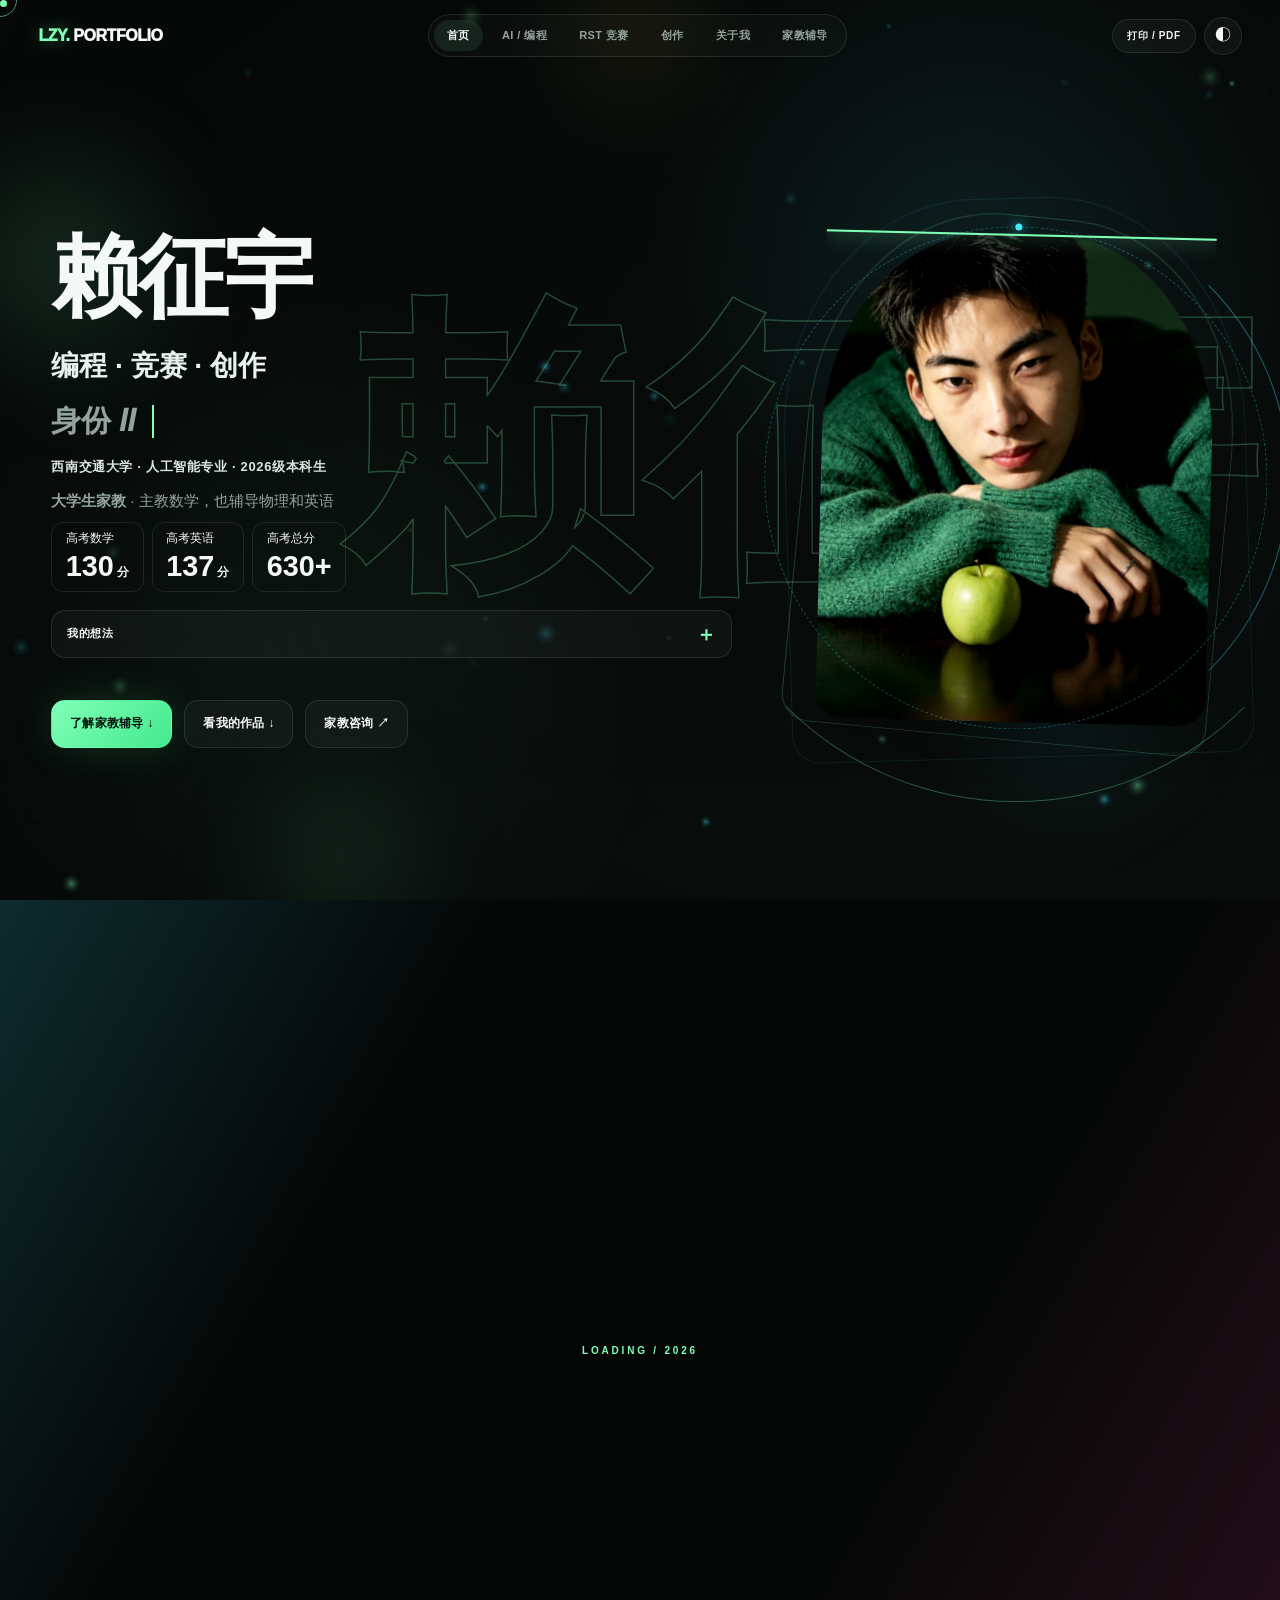
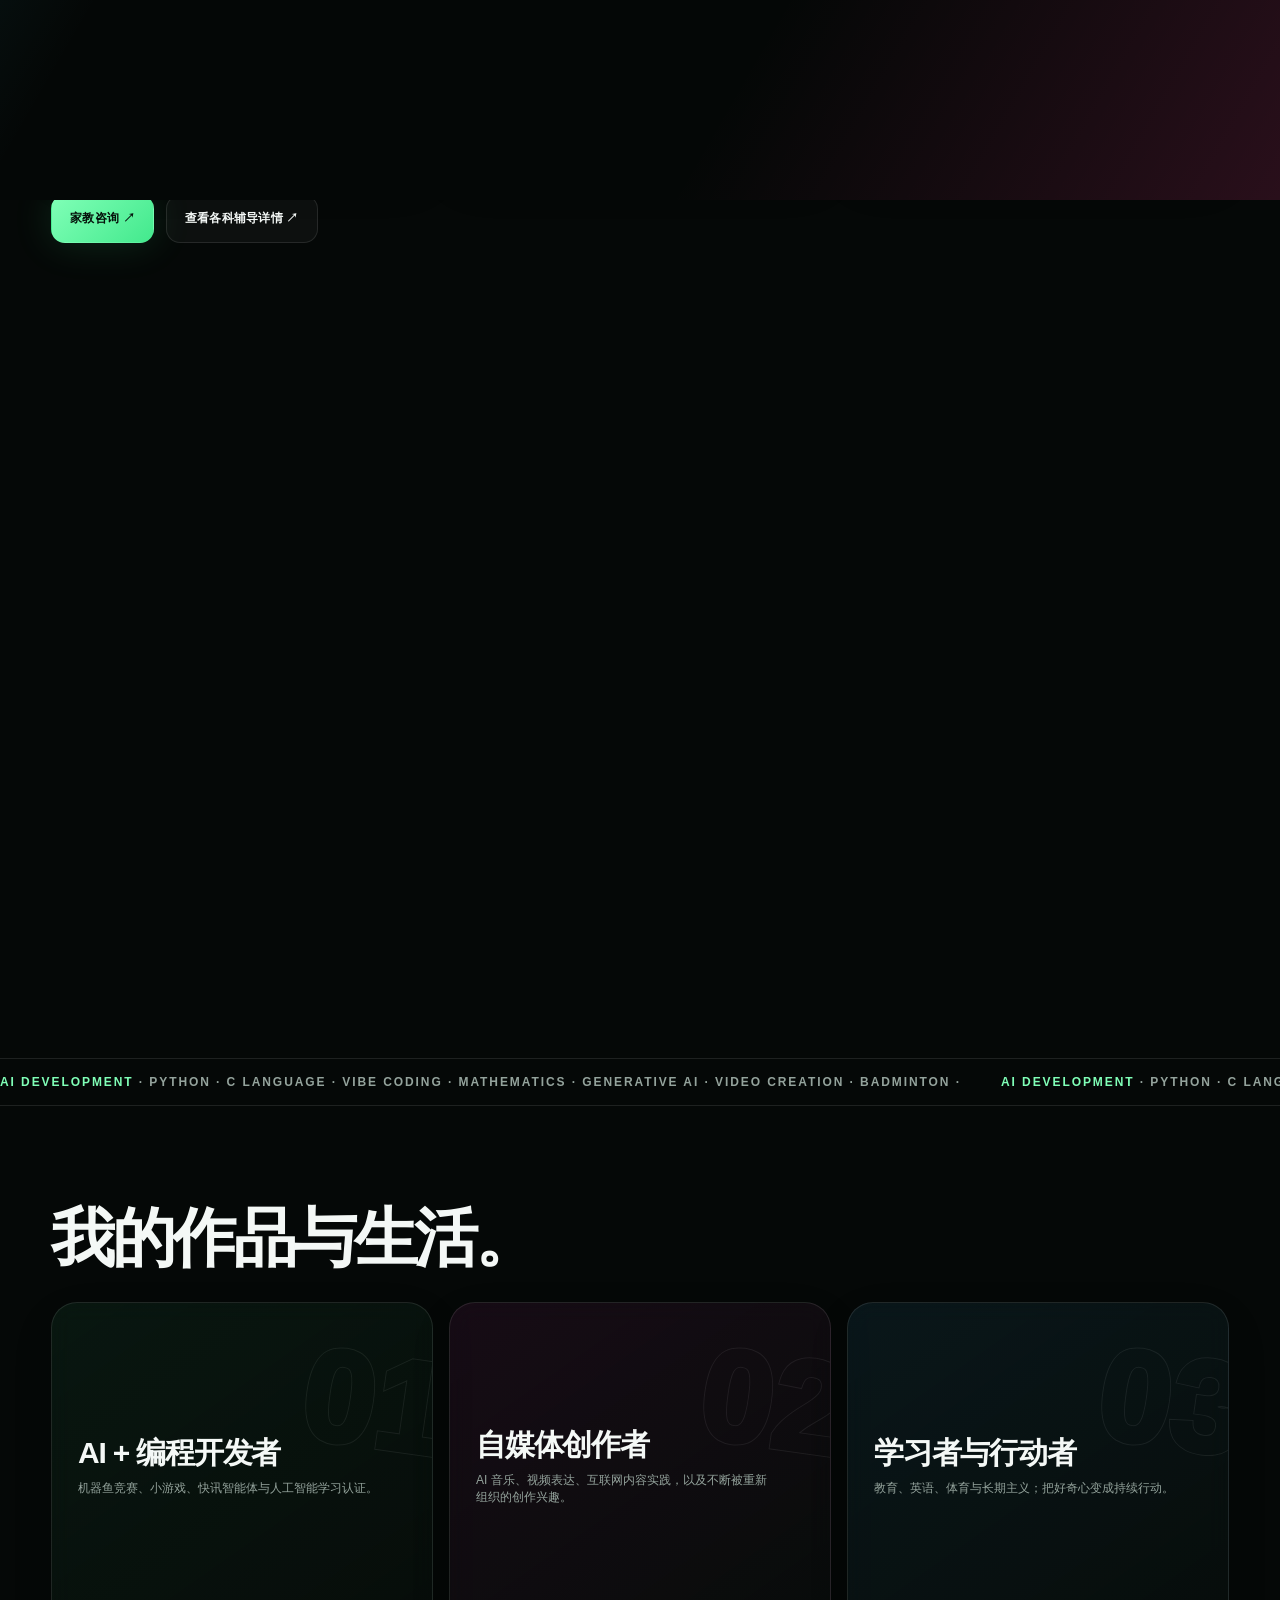
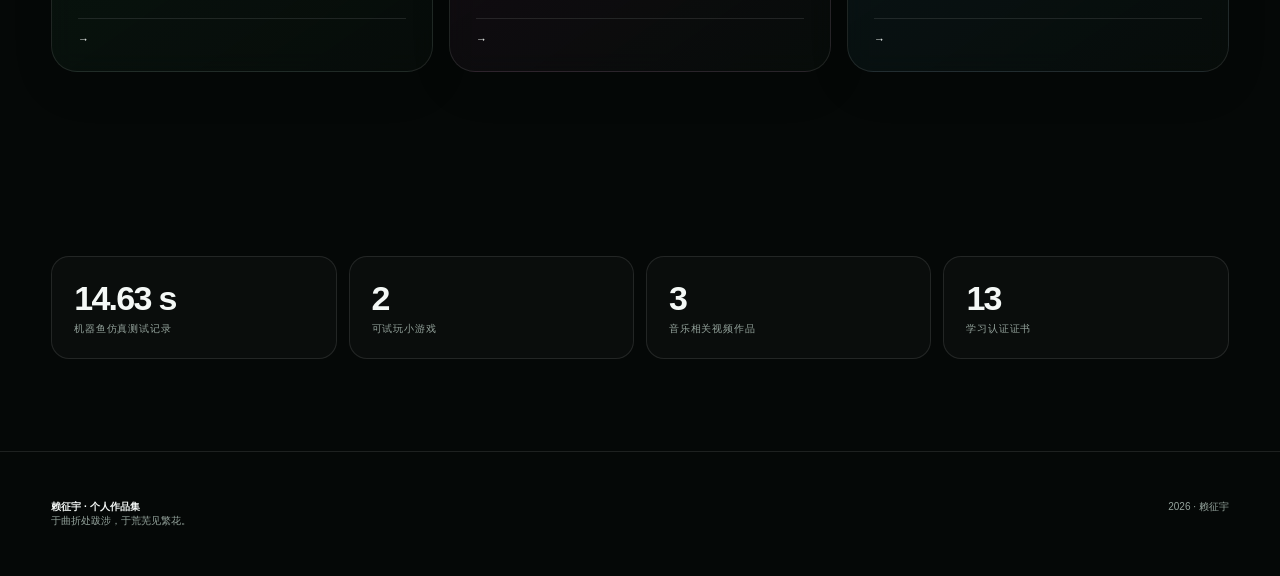
==== commit 3bd9698b: "Feature tutoring, credentials and exam results on homepage" ====
--- a/index.html
+++ b/index.html
@@ -5,13 +5,13 @@
 <meta name="theme-color" content="#050807">
 <meta name="description" content="赖征宇｜人工智能专业学生｜数学家教、AI学习认证、机器人竞赛与个人作品集">
 <title>赖征宇｜AI Portfolio</title>
-<link rel="stylesheet" href="style.css?v=20261008d">
+<link rel="stylesheet" href="style.css?v=20261125c">
 </head>
 <body>
 <div class="page-transition"></div><div class="cursor-dot"></div><div class="cursor-ring"></div>
 <nav class="nav"><div class="nav-inner">
   <a class="brand" href="index.html" data-transition=""><span class="mark">LZY.</span> PORTFOLIO</a>
-  <div class="nav-links"><a class="active" href="index.html" data-transition="">首页</a><a href="ai.html" data-transition="">AI / 编程</a><a href="ai.html#rst" data-transition="">RST 竞赛</a><a href="creation.html" data-transition="">创作</a><a href="about.html" data-transition="">关于我</a><a href="tutor.html" data-transition="">家教辅导</a></div>
+  <div class="nav-links"><a class="active" href="index.html" data-transition="">首页</a><a href="ai.html" data-transition="">AI / 编程</a><a href="ai.html#rst" data-transition="">RST 竞赛</a><a href="creation.html" data-transition="">创作</a><a href="about.html" data-transition="">关于我</a><a href="#home-tutoring">家教辅导</a></div>
   <div class="nav-actions"><button class="icon-btn" id="themeBtn" aria-label="切换主题">◐</button><button class="icon-btn menu-btn" aria-label="菜单">☰</button></div>
 </div></nav>
 
@@ -28,11 +28,17 @@
       <div class="type-line"><span class="prefix">身份 //</span><span id="typed"></span><span class="caret"></span></div>
       
       <p class="hero-lead">西南交通大学 · 人工智能专业 · 2026级本科生</p>
+      <p class="hero-copy home-tutoring-lead"><strong>大学生家教</strong> · 主教数学，也辅导物理和英语</p>
+      <dl class="home-tutoring-scores" aria-label="高考成绩">
+        <div><dt>高考数学</dt><dd>130<small> 分</small></dd></div>
+        <div><dt>高考英语</dt><dd>137<small> 分</small></dd></div>
+        <div><dt>高考总分</dt><dd>630+</dd></div>
+      </dl>
       <div class="info-reveal compact">
         <button class="reveal-toggle" type="button" aria-expanded="false">我的想法 <span>＋</span></button>
         <div class="reveal-panel"><p class="hero-copy">西南交通大学人工智能专业学生。这里记录我的项目、创作和学习经历。</p></div>
       </div>
-      <div class="hero-actions"><a class="btn primary" href="#featured">看我的作品 ↓</a><a class="btn" href="about.html#contact" data-transition="">联系我 ↗</a><a class="btn" href="tutor.html" data-transition="">家教辅导 ↗</a></div>
+      <div class="hero-actions"><a class="btn primary" href="#home-tutoring">了解家教辅导 ↓</a><a class="btn" href="#featured">看我的作品 ↓</a><a class="btn" href="tutor.html#contact" data-transition="">家教咨询 ↗</a></div>
     </div>
     <div class="hero-visual">
       <div class="ring-halo" aria-hidden="true"><i></i><i></i><i></i></div>
@@ -42,7 +48,46 @@
       
     </div>
   </div>
-</section><section class="section featured-section" id="featured"><div class="container"><div class="section-head reveal"><div><h2>最近做的三件事。</h2></div></div><div class="featured-grid">
+</section><section class="section home-tutoring" id="home-tutoring" aria-labelledby="home-tutoring-title">
+  <div class="container">
+    <div class="section-head"><div><h2 id="home-tutoring-title">家教怎么上</h2></div><p>主教数学，也辅导物理和英语。根据学生当前的掌握情况安排基础巩固或拔高。</p></div>
+    <div class="home-tutoring-grid">
+      <article class="card card-pad">
+        <h3>基础逐步讲，卡点耐心解释</h3>
+        <p>从一道近期错题入手，找出是概念、审题还是推导卡住。每一步讲清依据，必要时换例子或画图，再请学生自己讲一遍、独立做一道变式题。</p>
+      </article>
+      <article class="card card-pad">
+        <h3>数学、物理按掌握程度拔高</h3>
+        <p>数学可对比函数题的图像法和代数法。物理可比较受力与运动分析和能量法，讲清各自适用的条件，以及遇到新题如何选方法。</p>
+      </article>
+      <article class="card card-pad">
+        <h3>按需讲学习方法或 AI</h3>
+        <p>可结合学生的实际问题讲主动回忆、错题复盘和间隔复习。对 AI 感兴趣，也可以单独讲大模型知识框架，并安排模型实操。</p>
+      </article>
+    </div>
+
+    <div class="section-head home-tutoring-proof"><div><h2>学习认证与竞赛证书</h2></div></div>
+    <div class="home-tutoring-grid">
+      <a class="card home-credential" href="ai.html#certificates" data-transition="">
+        <img src="cert-iflytek-academy.png" alt="科大讯飞 AI 大学堂提示词工程师认证" loading="lazy">
+        <div class="card-pad"><h3>科大讯飞 AI 大学堂</h3><p>提示词工程师认证</p><span>查看 AI 学习认证 →</span></div>
+      </a>
+      <a class="card home-credential" href="ai.html#certificates" data-transition="">
+        <img src="cert-alicloud-agent.jpeg" alt="阿里云 Apsara Clouder 智能体应用学习认证" loading="lazy">
+        <div class="card-pad"><h3>阿里云 Apsara Clouder</h3><p>基于百炼平台构建智能体应用</p><span>查看 AI 学习认证 →</span></div>
+      </a>
+      <a class="card home-credential" href="ai.html#robotics-awards" data-transition="">
+        <img src="assets/robotics-awards/rst-national.jpg" alt="RST 水中机器鱼仿真障碍竞速国赛二等奖证书" loading="lazy">
+        <div class="card-pad"><h3>机器人竞赛</h3><p>RST 国赛二等奖、四川赛区一等奖，iCAN 应急救援机器人挑战赛复赛三等奖。</p><span>查看三张竞赛证书 →</span></div>
+      </a>
+    </div>
+    <div class="hero-actions">
+      <a class="btn primary" href="tutor.html#contact" data-transition="">家教咨询 ↗</a>
+      <a class="btn" href="tutor.html" data-transition="">查看各科辅导详情 ↗</a>
+    </div>
+  </div>
+</section>
+<section class="section featured-section" id="featured"><div class="container"><div class="section-head reveal"><div><h2>最近做的三件事。</h2></div></div><div class="featured-grid">
   <a class="card featured-card reveal" href="ai.html#robotics-awards" data-transition=""><img src="assets/rst-result-focus.png" alt="机器鱼仿真成绩 14.63 秒"><div><h3>第一次 RST 仿真机器鱼竞赛</h3><p>千行代码、资料研究与多轮测试。该赛项获国赛二等奖、四川赛区一等奖。</p><span>查看参赛与获奖记录 →</span></div></a>
   <a class="card featured-card reveal" href="ai.html#games" data-transition=""><img src="assets/tank-game.png" alt="坦克大战游戏画面"><div><h3>两款可以试玩的小游戏</h3><p>飞机大战与坦克大战，使用 HTML、JavaScript 和 Canvas。</p><span>打开游戏作品 →</span></div></a>
   <a class="card featured-card reveal" href="creation.html#works" data-transition=""><img src="assets/music-poster-3.jpg" alt="英文歌曲歌词视频画面"><div><h3>音乐与视频创作</h3><p>三支 AI 音乐相关作品，记录不同形式的创作尝试。</p><span>观看作品 →</span></div></a></div></div></section>
--- a/style.css
+++ b/style.css
@@ -726,3 +726,20 @@
 @media (max-width: 720px) {
   .robotics-award-grid { grid-template-columns: 1fr; }
 }
+
+.home-tutoring-lead { margin: 1rem 0 .65rem; }
+.home-tutoring-scores { display: flex; flex-wrap: wrap; gap: 8px; margin: 0 0 1rem; }
+.home-tutoring-scores div { display: grid; gap: 2px; padding: .45rem .85rem; border: 1px solid var(--line); border-radius: 12px; }
+.home-tutoring-scores dt { font-size: .78rem; }
+.home-tutoring-scores dd { margin: 0; font-size: clamp(1.2rem, 2.8vw, 1.8rem); line-height: 1.2; font-weight: 750; }
+.home-tutoring-scores small { font-size: .72rem; }
+.home-tutoring { scroll-margin-top: 72px; }
+.home-tutoring-grid { display: grid; grid-template-columns: repeat(3, minmax(0, 1fr)); gap: 16px; }
+.home-tutoring-grid h3 { margin: 0 0 .65rem; }
+.home-tutoring-proof { margin-top: clamp(2.5rem, 5vw, 4rem); }
+.home-credential { display: block; overflow: hidden; }
+.home-credential img { display: block; width: 100%; height: 185px; padding: 12px; object-fit: contain; background: rgba(110, 135, 124, .12); }
+.home-credential span { display: block; margin-top: .75rem; text-decoration: underline; text-underline-offset: .2em; }
+@media (max-width: 720px) {
+  .home-tutoring-grid { grid-template-columns: 1fr; }
+}
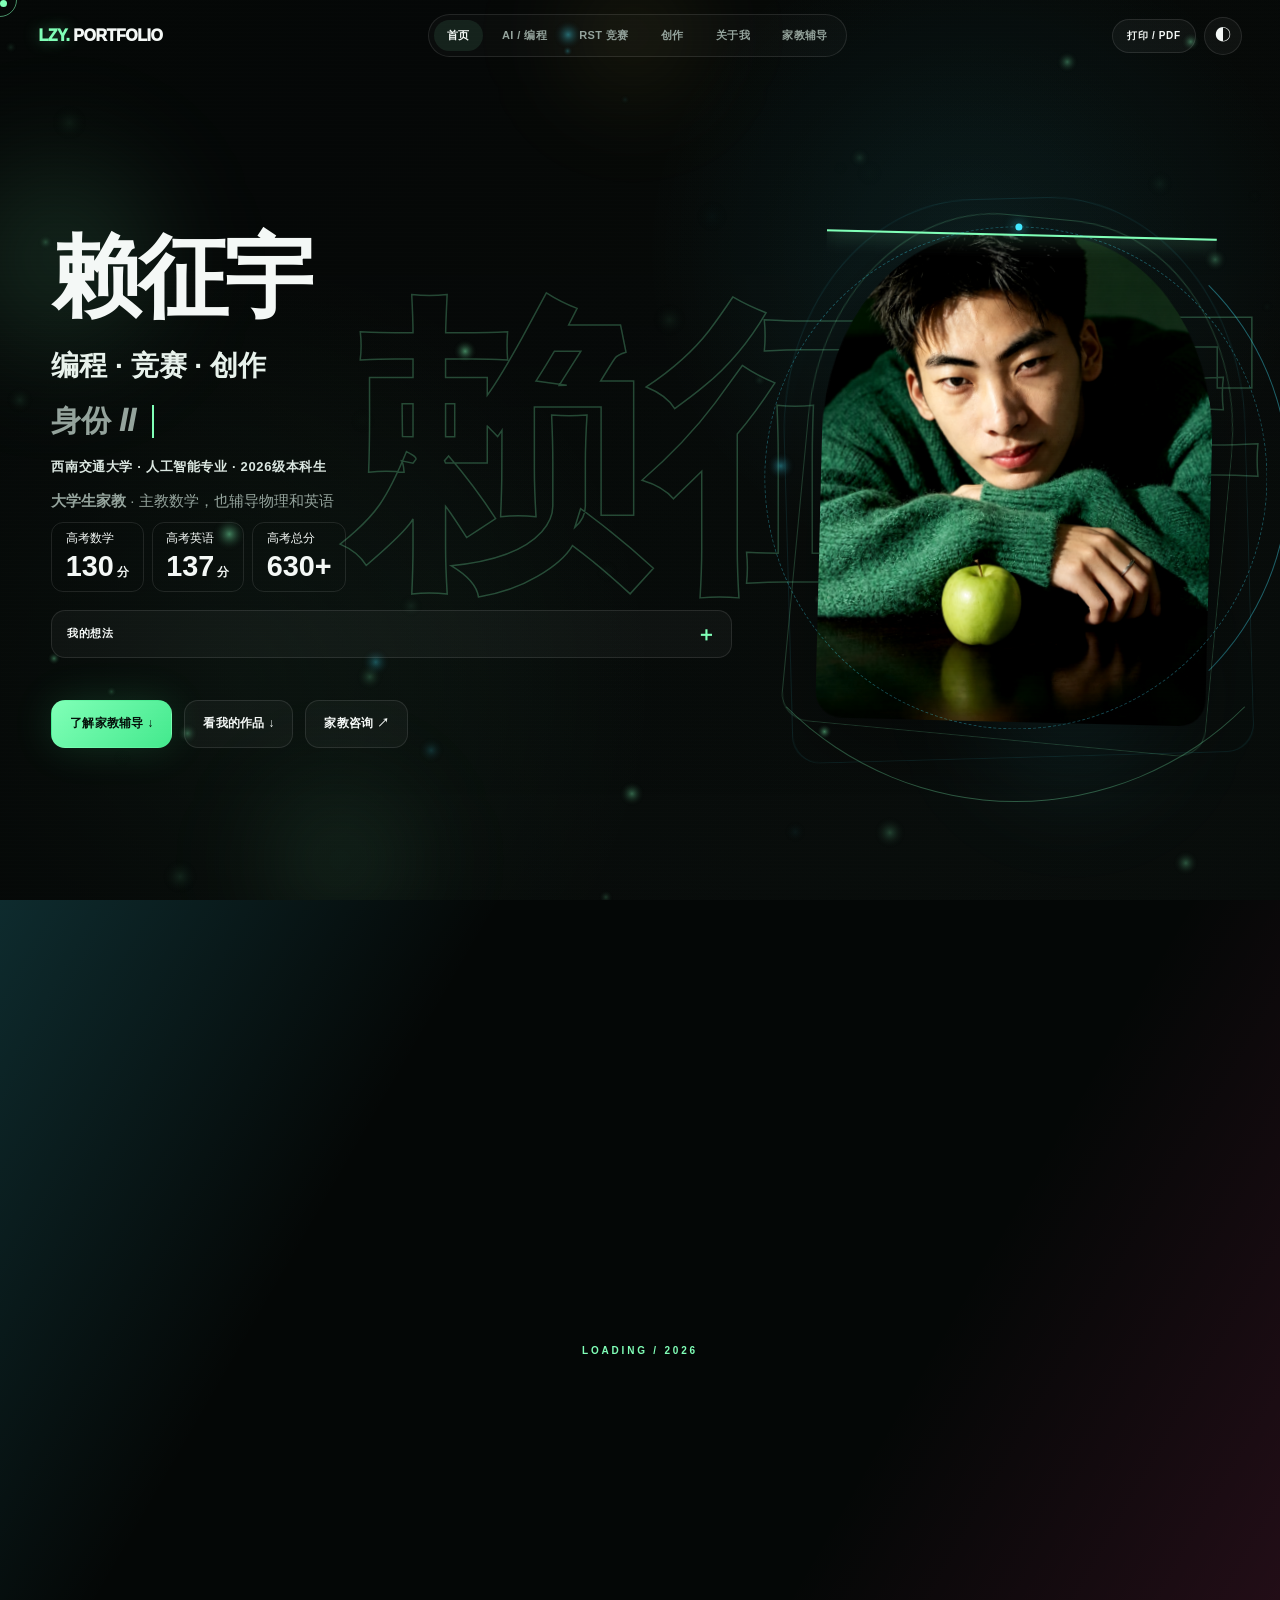
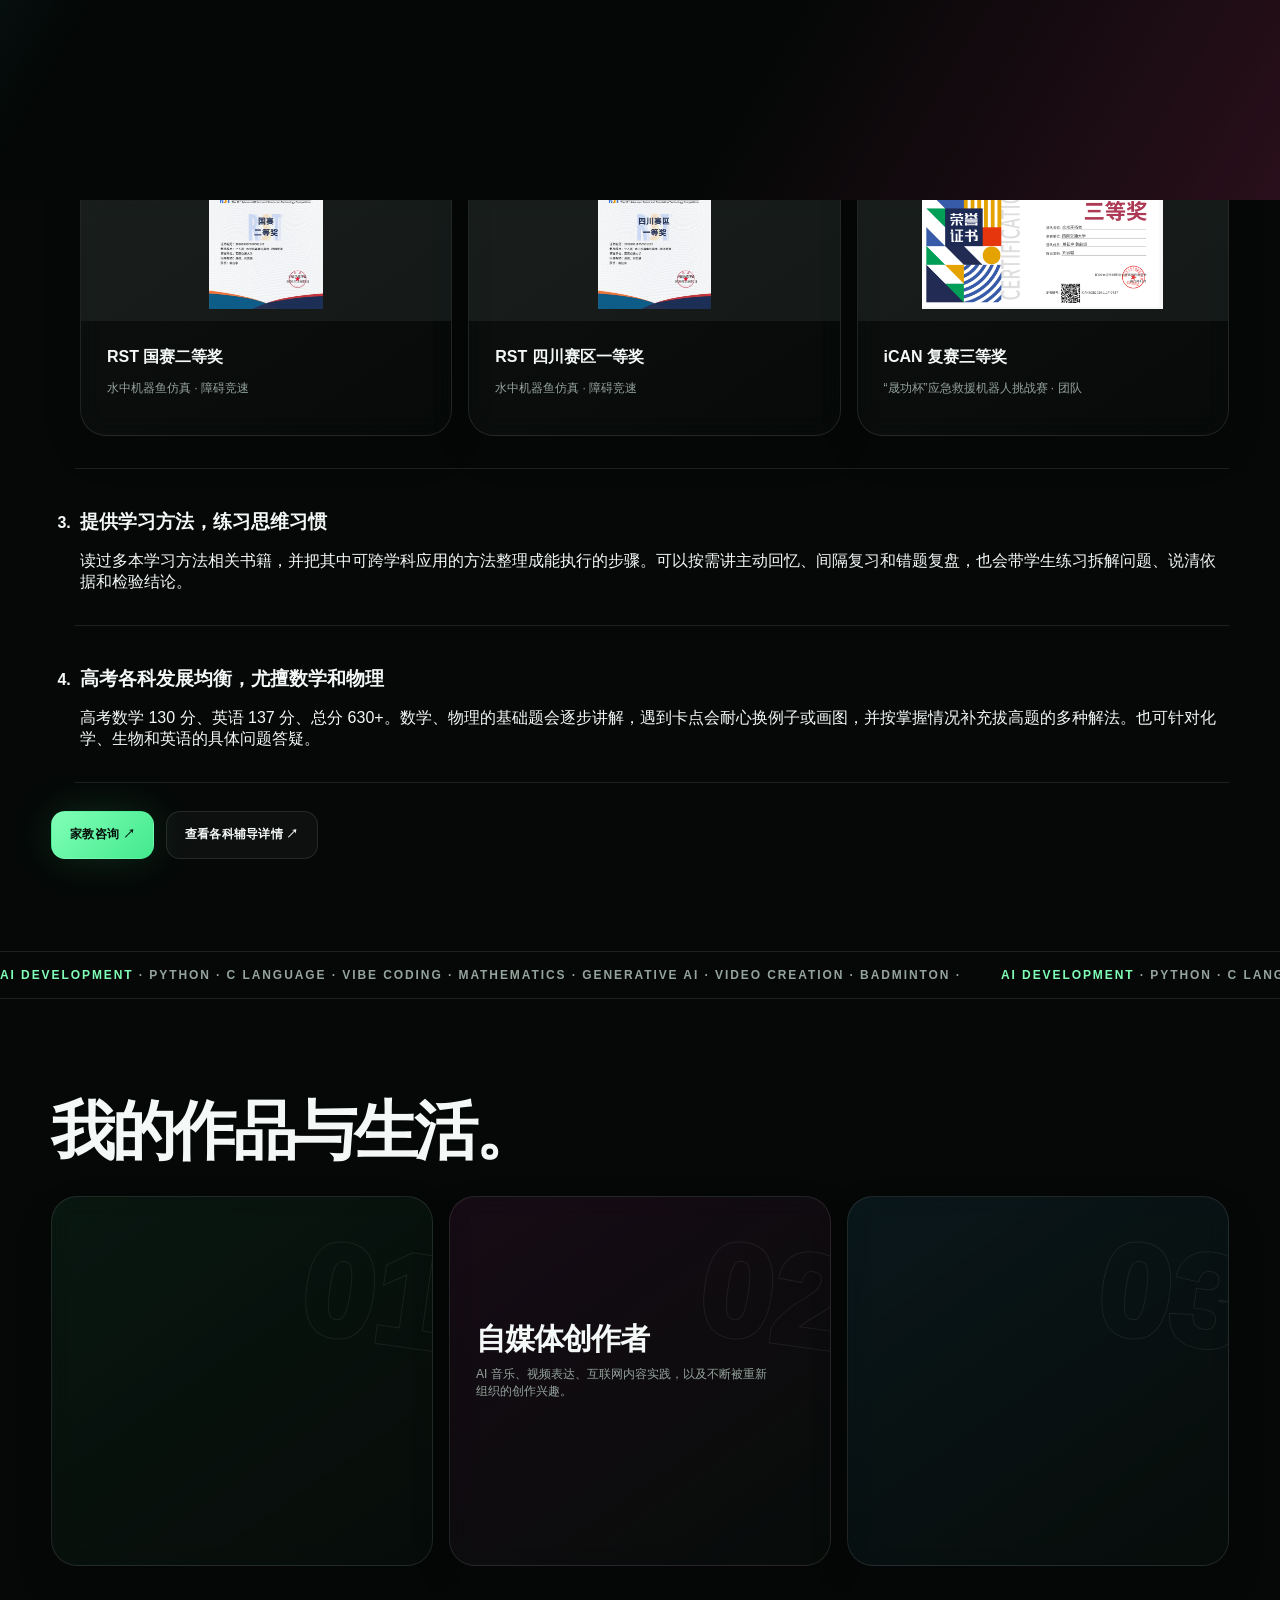
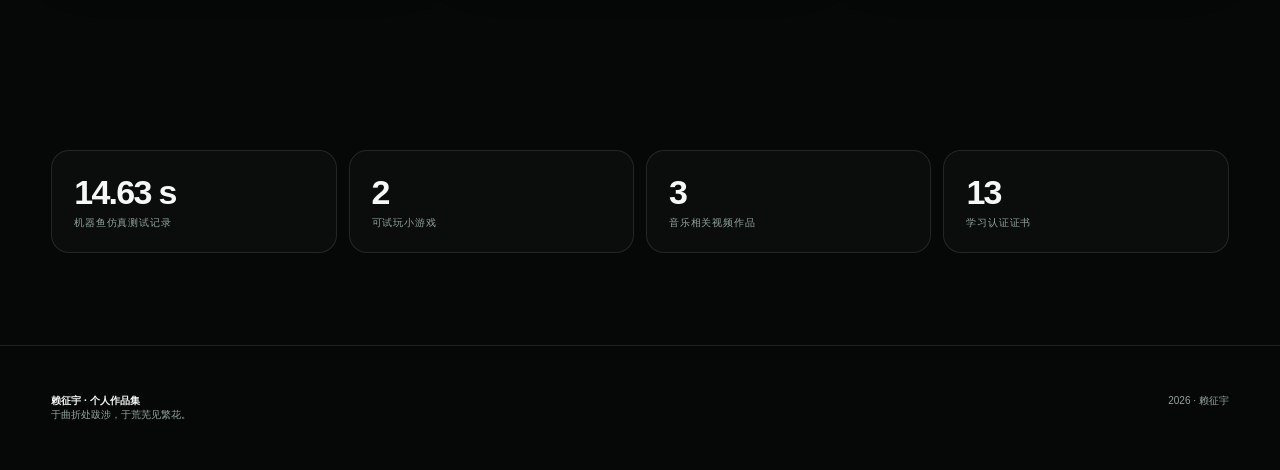
==== commit 500f979b: "Show four tutoring strengths and award certificates on homepage" ====
--- a/index.html
+++ b/index.html
@@ -5,7 +5,7 @@
 <meta name="theme-color" content="#050807">
 <meta name="description" content="赖征宇｜人工智能专业学生｜数学家教、AI学习认证、机器人竞赛与个人作品集">
 <title>赖征宇｜AI Portfolio</title>
-<link rel="stylesheet" href="style.css?v=20261125c">
+<link rel="stylesheet" href="style.css?v=20261125d">
 </head>
 <body>
 <div class="page-transition"></div><div class="cursor-dot"></div><div class="cursor-ring"></div>
@@ -38,7 +38,7 @@
         <button class="reveal-toggle" type="button" aria-expanded="false">我的想法 <span>＋</span></button>
         <div class="reveal-panel"><p class="hero-copy">西南交通大学人工智能专业学生。这里记录我的项目、创作和学习经历。</p></div>
       </div>
-      <div class="hero-actions"><a class="btn primary" href="#home-tutoring">了解家教辅导 ↓</a><a class="btn" href="#featured">看我的作品 ↓</a><a class="btn" href="tutor.html#contact" data-transition="">家教咨询 ↗</a></div>
+      <div class="hero-actions"><a class="btn primary" href="#home-tutoring">了解家教辅导 ↓</a><a class="btn" href="#works">看我的作品 ↓</a><a class="btn" href="tutor.html#contact" data-transition="">家教咨询 ↗</a></div>
     </div>
     <div class="hero-visual">
       <div class="ring-halo" aria-hidden="true"><i></i><i></i><i></i></div>
@@ -50,51 +50,60 @@
   </div>
 </section><section class="section home-tutoring" id="home-tutoring" aria-labelledby="home-tutoring-title">
   <div class="container">
-    <div class="section-head"><div><h2 id="home-tutoring-title">家教怎么上</h2></div><p>主教数学，也辅导物理和英语。根据学生当前的掌握情况安排基础巩固或拔高。</p></div>
-    <div class="home-tutoring-grid">
-      <article class="card card-pad">
-        <h3>基础逐步讲，卡点耐心解释</h3>
-        <p>从一道近期错题入手，找出是概念、审题还是推导卡住。每一步讲清依据，必要时换例子或画图，再请学生自己讲一遍、独立做一道变式题。</p>
-      </article>
-      <article class="card card-pad">
-        <h3>数学、物理按掌握程度拔高</h3>
-        <p>数学可对比函数题的图像法和代数法。物理可比较受力与运动分析和能量法，讲清各自适用的条件，以及遇到新题如何选方法。</p>
-      </article>
-      <article class="card card-pad">
-        <h3>按需讲学习方法或 AI</h3>
-        <p>可结合学生的实际问题讲主动回忆、错题复盘和间隔复习。对 AI 感兴趣，也可以单独讲大模型知识框架，并安排模型实操。</p>
-      </article>
-    </div>
-
-    <div class="section-head home-tutoring-proof"><div><h2>学习认证与竞赛证书</h2></div></div>
-    <div class="home-tutoring-grid">
-      <a class="card home-credential" href="ai.html#certificates" data-transition="">
-        <img src="cert-iflytek-academy.png" alt="科大讯飞 AI 大学堂提示词工程师认证" loading="lazy">
-        <div class="card-pad"><h3>科大讯飞 AI 大学堂</h3><p>提示词工程师认证</p><span>查看 AI 学习认证 →</span></div>
-      </a>
-      <a class="card home-credential" href="ai.html#certificates" data-transition="">
-        <img src="cert-alicloud-agent.jpeg" alt="阿里云 Apsara Clouder 智能体应用学习认证" loading="lazy">
-        <div class="card-pad"><h3>阿里云 Apsara Clouder</h3><p>基于百炼平台构建智能体应用</p><span>查看 AI 学习认证 →</span></div>
-      </a>
-      <a class="card home-credential" href="ai.html#robotics-awards" data-transition="">
-        <img src="assets/robotics-awards/rst-national.jpg" alt="RST 水中机器鱼仿真障碍竞速国赛二等奖证书" loading="lazy">
-        <div class="card-pad"><h3>机器人竞赛</h3><p>RST 国赛二等奖、四川赛区一等奖，iCAN 应急救援机器人挑战赛复赛三等奖。</p><span>查看三张竞赛证书 →</span></div>
-      </a>
-    </div>
+    <div class="section-head"><div><h2 id="home-tutoring-title">家教 · 个人特色</h2></div></div>
+    <ol class="home-tutoring-features">
+      <li>
+        <h3>AI 技能扎实，可按需讲解</h3>
+        <p>掌握提示词设计、智能体搭建和大模型应用，做过 AI 快讯智能体等项目。有兴趣的学生可以单独学习 AI 知识框架，并用大模型练手。</p>
+        <p>下面选放两项学习认证，分别对应提示词设计和智能体应用搭建。</p>
+        <div class="home-tutoring-grid">
+          <a class="card home-credential" href="cert-iflytek-academy.png">
+            <img src="cert-iflytek-academy.png" alt="查看科大讯飞 AI 大学堂提示词工程师认证大图" loading="lazy">
+            <div class="card-pad"><b>科大讯飞 AI 大学堂</b><p>提示词工程师认证</p></div>
+          </a>
+          <a class="card home-credential" href="cert-alicloud-agent.jpeg">
+            <img src="cert-alicloud-agent.jpeg" alt="查看阿里云 Apsara Clouder 智能体应用学习认证大图" loading="lazy">
+            <div class="card-pad"><b>阿里云 Apsara Clouder</b><p>基于百炼平台构建智能体应用</p></div>
+          </a>
+        </div>
+        <a class="btn" href="ai.html#certificates" data-transition="">查看全部 AI 学习认证 ↗</a>
+      </li>
+      <li>
+        <h3>用机器人竞赛经历讲数学思维和系统思维</h3>
+        <p>可以用机器鱼障碍竞速举例，带学生把路线画成图、找出约束，再用数据比较方案。也可以拆解救援机器人任务，理解各环节如何配合，以及局部改动为什么会影响整个系统。</p>
+        <div class="home-tutoring-grid">
+          <a class="card home-credential" href="assets/robotics-awards/rst-national.jpg">
+            <img src="assets/robotics-awards/rst-national.jpg" alt="查看 RST 国赛二等奖证书大图" loading="lazy">
+            <div class="card-pad"><b>RST 国赛二等奖</b><p>水中机器鱼仿真 · 障碍竞速</p></div>
+          </a>
+          <a class="card home-credential" href="assets/robotics-awards/rst-sichuan.jpg">
+            <img src="assets/robotics-awards/rst-sichuan.jpg" alt="查看 RST 四川赛区一等奖证书大图" loading="lazy">
+            <div class="card-pad"><b>RST 四川赛区一等奖</b><p>水中机器鱼仿真 · 障碍竞速</p></div>
+          </a>
+          <a class="card home-credential" href="assets/robotics-awards/ican-rescue.png">
+            <img src="assets/robotics-awards/ican-rescue.png" alt="查看 iCAN 应急救援机器人挑战赛复赛三等奖证书大图" loading="lazy">
+            <div class="card-pad"><b>iCAN 复赛三等奖</b><p>“晟功杯”应急救援机器人挑战赛 · 团队</p></div>
+          </a>
+        </div>
+      </li>
+      <li>
+        <h3>提供学习方法，练习思维习惯</h3>
+        <p>读过多本学习方法相关书籍，并把其中可跨学科应用的方法整理成能执行的步骤。可以按需讲主动回忆、间隔复习和错题复盘，也会带学生练习拆解问题、说清依据和检验结论。</p>
+      </li>
+      <li>
+        <h3>高考各科发展均衡，尤擅数学和物理</h3>
+        <p>高考数学 130 分、英语 137 分、总分 630+。数学、物理的基础题会逐步讲解，遇到卡点会耐心换例子或画图，并按掌握情况补充拔高题的多种解法。也可针对化学、生物和英语的具体问题答疑。</p>
+      </li>
+    </ol>
     <div class="hero-actions">
       <a class="btn primary" href="tutor.html#contact" data-transition="">家教咨询 ↗</a>
       <a class="btn" href="tutor.html" data-transition="">查看各科辅导详情 ↗</a>
     </div>
   </div>
 </section>
-<section class="section featured-section" id="featured"><div class="container"><div class="section-head reveal"><div><h2>最近做的三件事。</h2></div></div><div class="featured-grid">
-  <a class="card featured-card reveal" href="ai.html#robotics-awards" data-transition=""><img src="assets/rst-result-focus.png" alt="机器鱼仿真成绩 14.63 秒"><div><h3>第一次 RST 仿真机器鱼竞赛</h3><p>千行代码、资料研究与多轮测试。该赛项获国赛二等奖、四川赛区一等奖。</p><span>查看参赛与获奖记录 →</span></div></a>
-  <a class="card featured-card reveal" href="ai.html#games" data-transition=""><img src="assets/tank-game.png" alt="坦克大战游戏画面"><div><h3>两款可以试玩的小游戏</h3><p>飞机大战与坦克大战，使用 HTML、JavaScript 和 Canvas。</p><span>打开游戏作品 →</span></div></a>
-  <a class="card featured-card reveal" href="creation.html#works" data-transition=""><img src="assets/music-poster-3.jpg" alt="英文歌曲歌词视频画面"><div><h3>音乐与视频创作</h3><p>三支 AI 音乐相关作品，记录不同形式的创作尝试。</p><span>观看作品 →</span></div></a></div></div></section>
-
 <div class="marquee"><div class="marquee-track"><span><b>AI DEVELOPMENT</b> · PYTHON · C LANGUAGE · VIBE CODING · MATHEMATICS · GENERATIVE AI · VIDEO CREATION · BADMINTON · </span><span><b>AI DEVELOPMENT</b> · PYTHON · C LANGUAGE · VIBE CODING · MATHEMATICS · GENERATIVE AI · VIDEO CREATION · BADMINTON · </span></div></div>
 
-<section class="section"><div class="container">
+<section class="section" id="works"><div class="container">
   <div class="section-head reveal"><div><h2>我的作品与生活。</h2></div></div>
   <div class="identity-grid">
     <a class="card identity ai tilt reveal" href="ai.html" data-transition=""><span class="big-mark">01</span><div></div><div><h3>AI + 编程开发者</h3><p>机器鱼竞赛、小游戏、快讯智能体与人工智能学习认证。</p></div><div class="go"><span>→</span></div></a>
--- a/style.css
+++ b/style.css
@@ -735,11 +735,14 @@
 .home-tutoring-scores small { font-size: .72rem; }
 .home-tutoring { scroll-margin-top: 72px; }
 .home-tutoring-grid { display: grid; grid-template-columns: repeat(3, minmax(0, 1fr)); gap: 16px; }
-.home-tutoring-grid h3 { margin: 0 0 .65rem; }
-.home-tutoring-proof { margin-top: clamp(2.5rem, 5vw, 4rem); }
+.home-tutoring-features { display: grid; gap: clamp(1.5rem, 4vw, 2.5rem); padding-left: 1.5rem; }
+.home-tutoring-features > li { padding: 0 0 1rem .3rem; border-bottom: 1px solid var(--line); }
+.home-tutoring-features > li::marker { font-weight: 750; }
+.home-tutoring-features h3 { margin: 0 0 .55rem; }
+.home-tutoring-features .home-tutoring-grid { margin-block: 1rem; }
+#works { scroll-margin-top: 72px; }
 .home-credential { display: block; overflow: hidden; }
 .home-credential img { display: block; width: 100%; height: 185px; padding: 12px; object-fit: contain; background: rgba(110, 135, 124, .12); }
-.home-credential span { display: block; margin-top: .75rem; text-decoration: underline; text-underline-offset: .2em; }
 @media (max-width: 720px) {
   .home-tutoring-grid { grid-template-columns: 1fr; }
 }
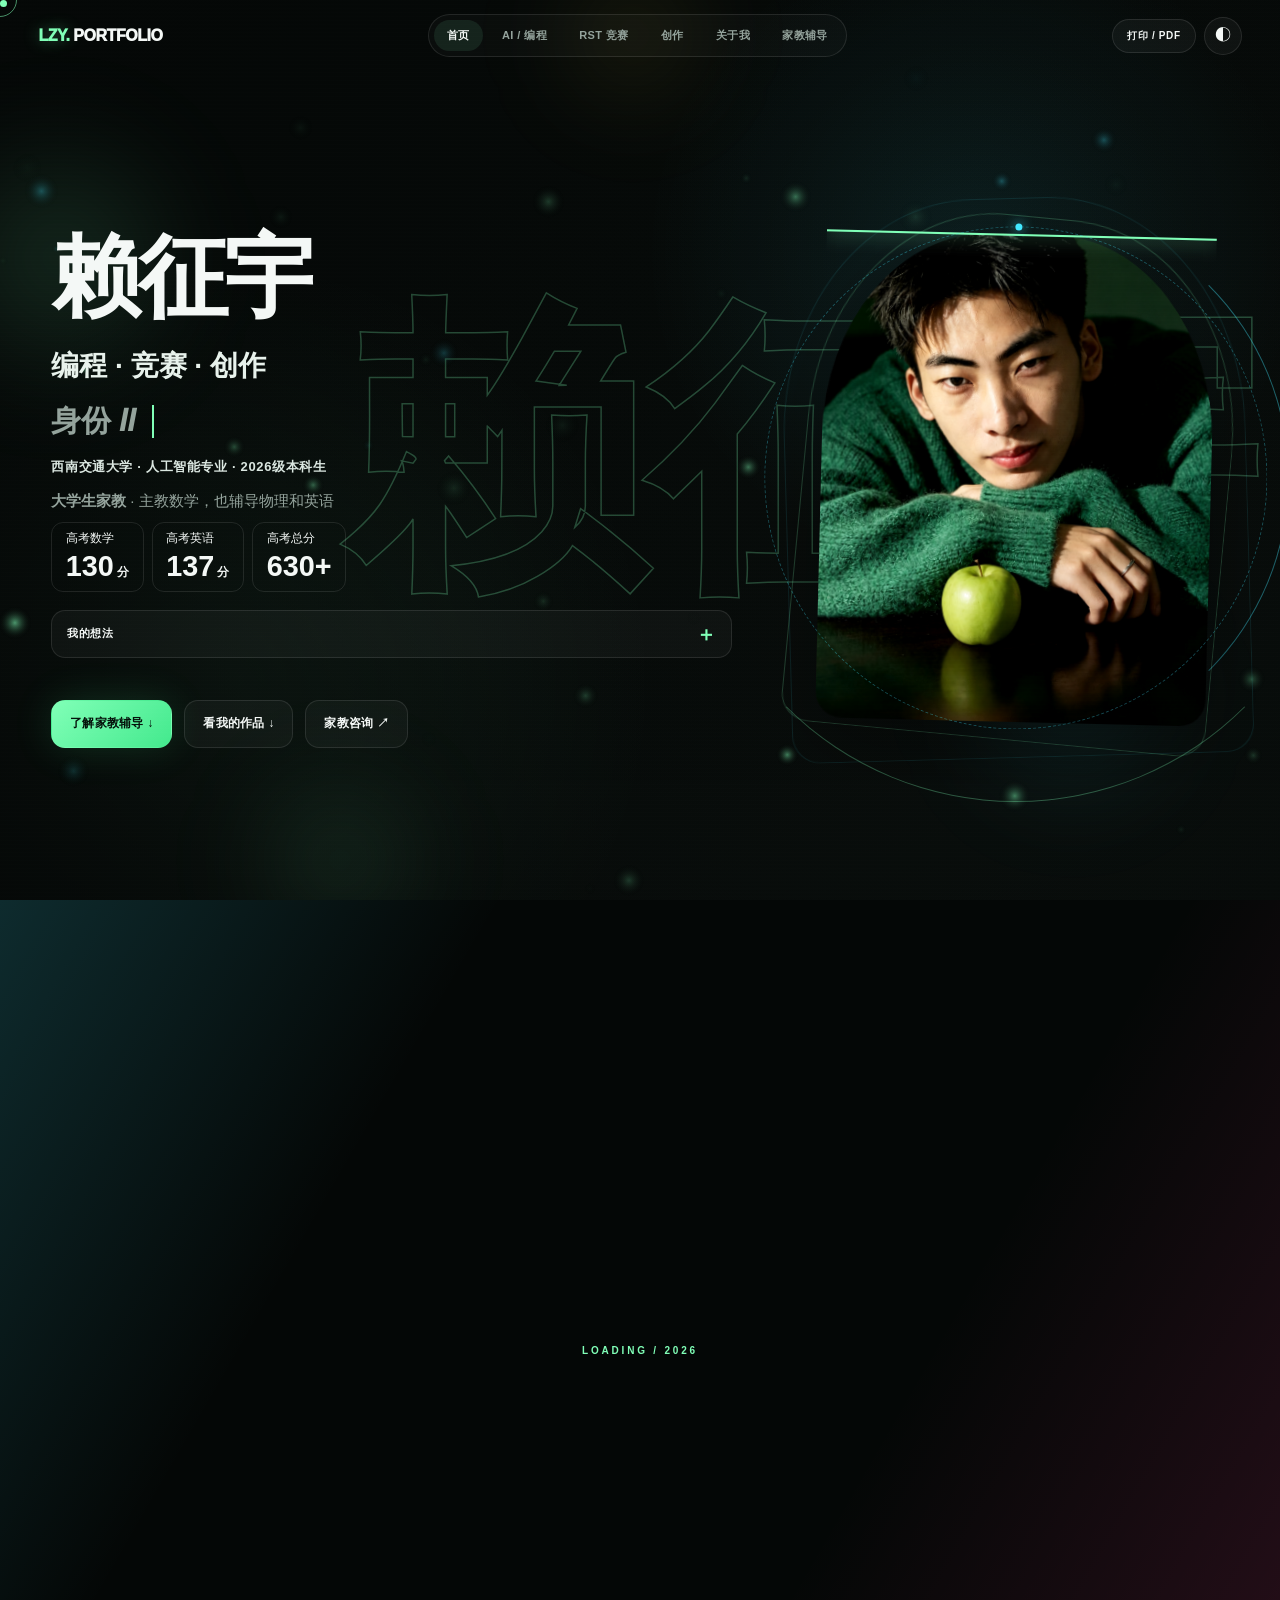
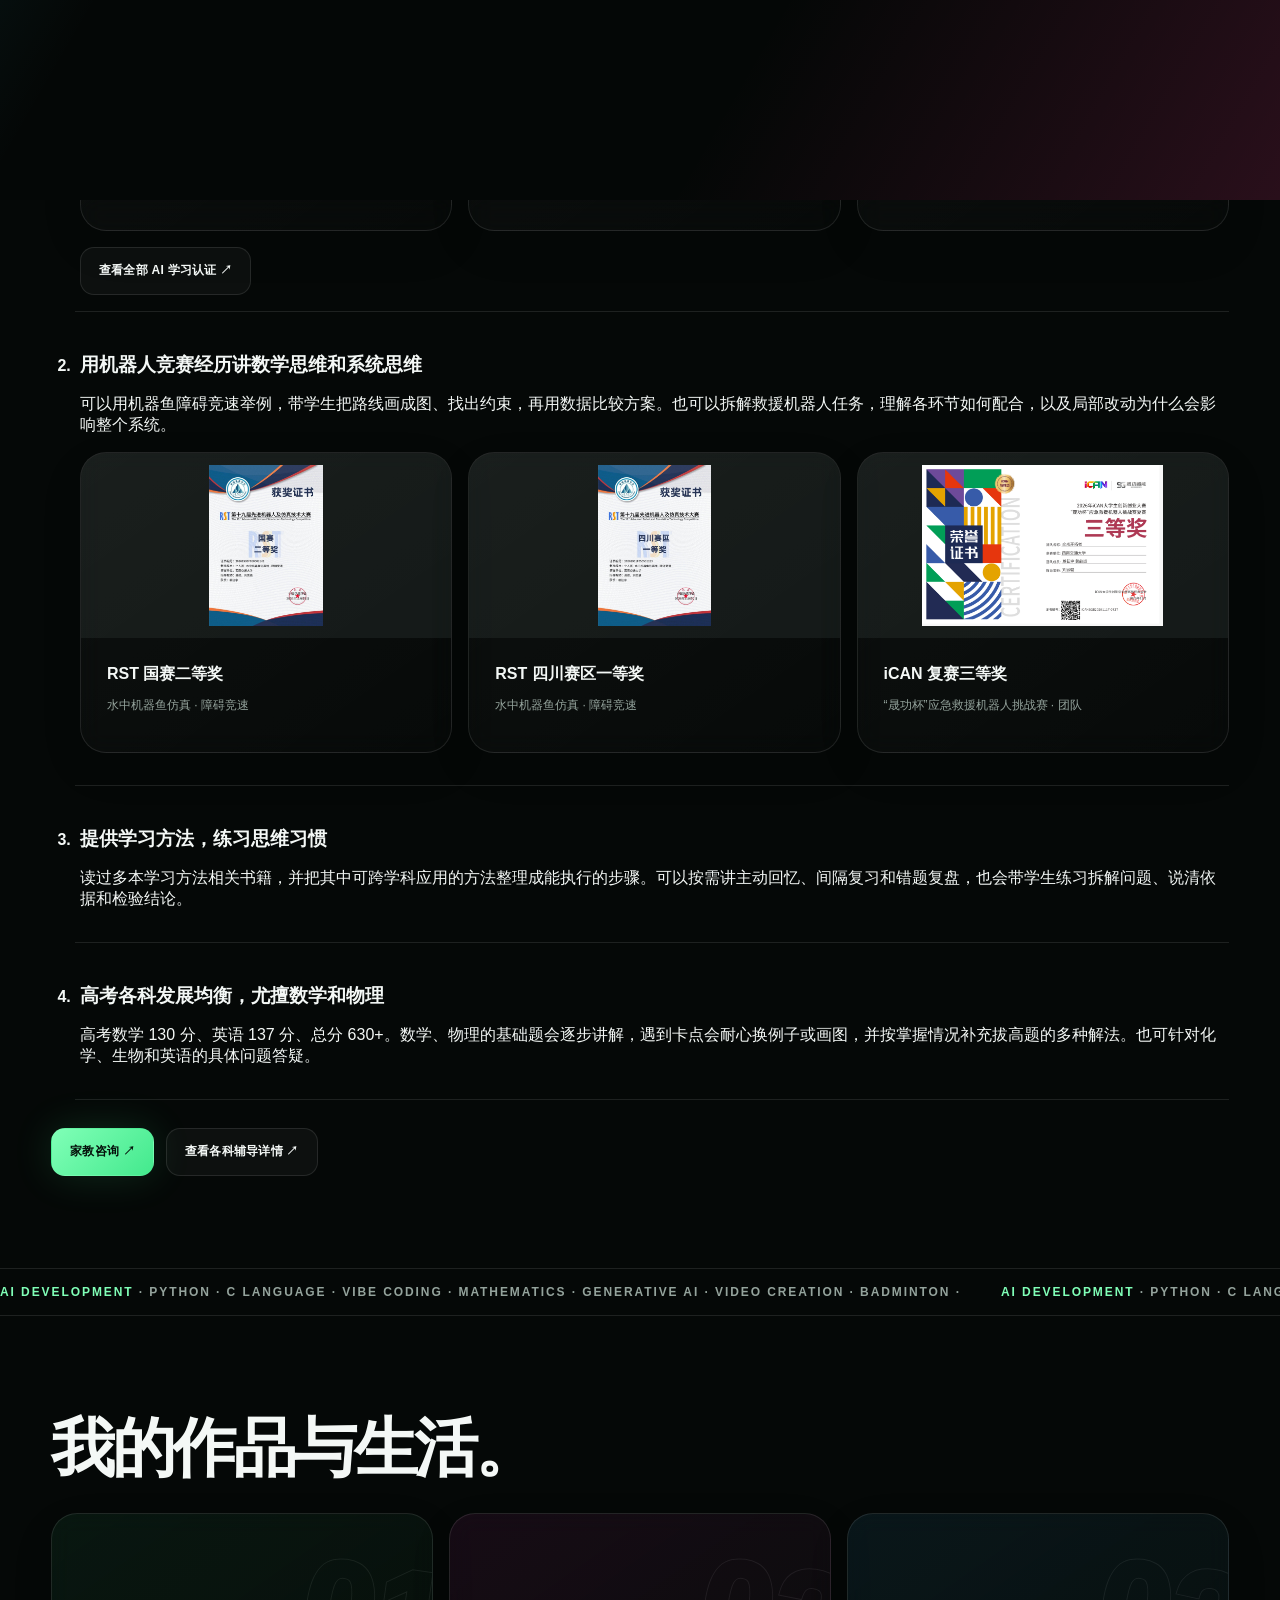
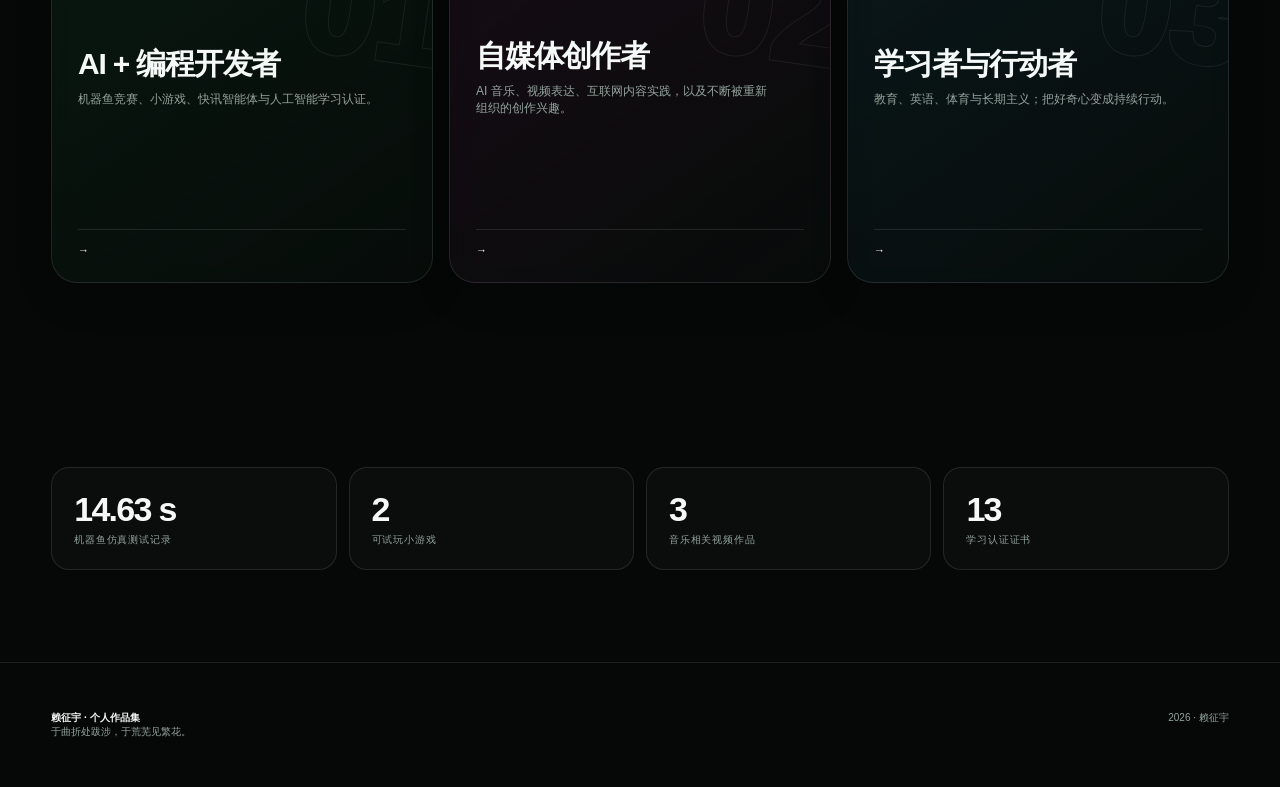
==== commit 991dc899: "Show six AI certificates in two rows on homepage" ====
--- a/index.html
+++ b/index.html
@@ -5,7 +5,7 @@
 <meta name="theme-color" content="#050807">
 <meta name="description" content="赖征宇｜人工智能专业学生｜数学家教、AI学习认证、机器人竞赛与个人作品集">
 <title>赖征宇｜AI Portfolio</title>
-<link rel="stylesheet" href="style.css?v=20261125d">
+<link rel="stylesheet" href="style.css?v=20261125e">
 </head>
 <body>
 <div class="page-transition"></div><div class="cursor-dot"></div><div class="cursor-ring"></div>
@@ -55,8 +55,8 @@
       <li>
         <h3>AI 技能扎实，可按需讲解</h3>
         <p>掌握提示词设计、智能体搭建和大模型应用，做过 AI 快讯智能体等项目。有兴趣的学生可以单独学习 AI 知识框架，并用大模型练手。</p>
-        <p>下面选放两项学习认证，分别对应提示词设计和智能体应用搭建。</p>
-        <div class="home-tutoring-grid">
+        <p>以下六项认证涵盖提示词设计、智能体搭建、检索增强生成（RAG）、模型微调和人工智能训练。</p>
+        <div class="home-tutoring-grid home-ai-certificates">
           <a class="card home-credential" href="cert-iflytek-academy.png">
             <img src="cert-iflytek-academy.png" alt="查看科大讯飞 AI 大学堂提示词工程师认证大图" loading="lazy">
             <div class="card-pad"><b>科大讯飞 AI 大学堂</b><p>提示词工程师认证</p></div>
@@ -64,6 +64,22 @@
           <a class="card home-credential" href="cert-alicloud-agent.jpeg">
             <img src="cert-alicloud-agent.jpeg" alt="查看阿里云 Apsara Clouder 智能体应用学习认证大图" loading="lazy">
             <div class="card-pad"><b>阿里云 Apsara Clouder</b><p>基于百炼平台构建智能体应用</p></div>
+          </a>
+          <a class="card home-credential" href="cert-iflytek-agent.png">
+            <img src="cert-iflytek-agent.png" alt="查看科大讯飞 AI 大学堂智能体工程师认证大图" loading="lazy">
+            <div class="card-pad"><b>科大讯飞 AI 大学堂</b><p>智能体工程师认证</p></div>
+          </a>
+          <a class="card home-credential" href="cert-alicloud-rag.png">
+            <img src="cert-alicloud-rag.png" alt="查看阿里云 Apsara Clouder大模型 RAG 应用构建及优化大图" loading="lazy">
+            <div class="card-pad"><b>阿里云 Apsara Clouder</b><p>大模型 RAG 应用构建及优化</p></div>
+          </a>
+          <a class="card home-credential" href="cert-iflytek-finetune.png">
+            <img src="cert-iflytek-finetune.png" alt="查看科大讯飞 AI 大学堂微调工程师认证大图" loading="lazy">
+            <div class="card-pad"><b>科大讯飞 AI 大学堂</b><p>微调工程师认证</p></div>
+          </a>
+          <a class="card home-credential" href="cert-ai-trainer-advanced.jpg">
+            <img src="cert-ai-trainer-advanced.jpg" alt="查看人工智能训练师高级培训课程认证大图" loading="lazy">
+            <div class="card-pad"><b>人工智能训练师</b><p>高级培训课程认证</p></div>
           </a>
         </div>
         <a class="btn" href="ai.html#certificates" data-transition="">查看全部 AI 学习认证 ↗</a>
--- a/style.css
+++ b/style.css
@@ -745,4 +745,8 @@
 .home-credential img { display: block; width: 100%; height: 185px; padding: 12px; object-fit: contain; background: rgba(110, 135, 124, .12); }
 @media (max-width: 720px) {
   .home-tutoring-grid { grid-template-columns: 1fr; }
-}
+  .home-ai-certificates { grid-template-columns: repeat(3, minmax(0, 1fr)); gap: 6px; }
+  .home-ai-certificates img { height: clamp(64px, 22vw, 135px); padding: 3px; }
+  .home-ai-certificates .card-pad { padding: 7px; font-size: .75rem; line-height: 1.4; overflow-wrap: anywhere; }
+  .home-ai-certificates .card-pad p { margin: .3rem 0 0; }
+}
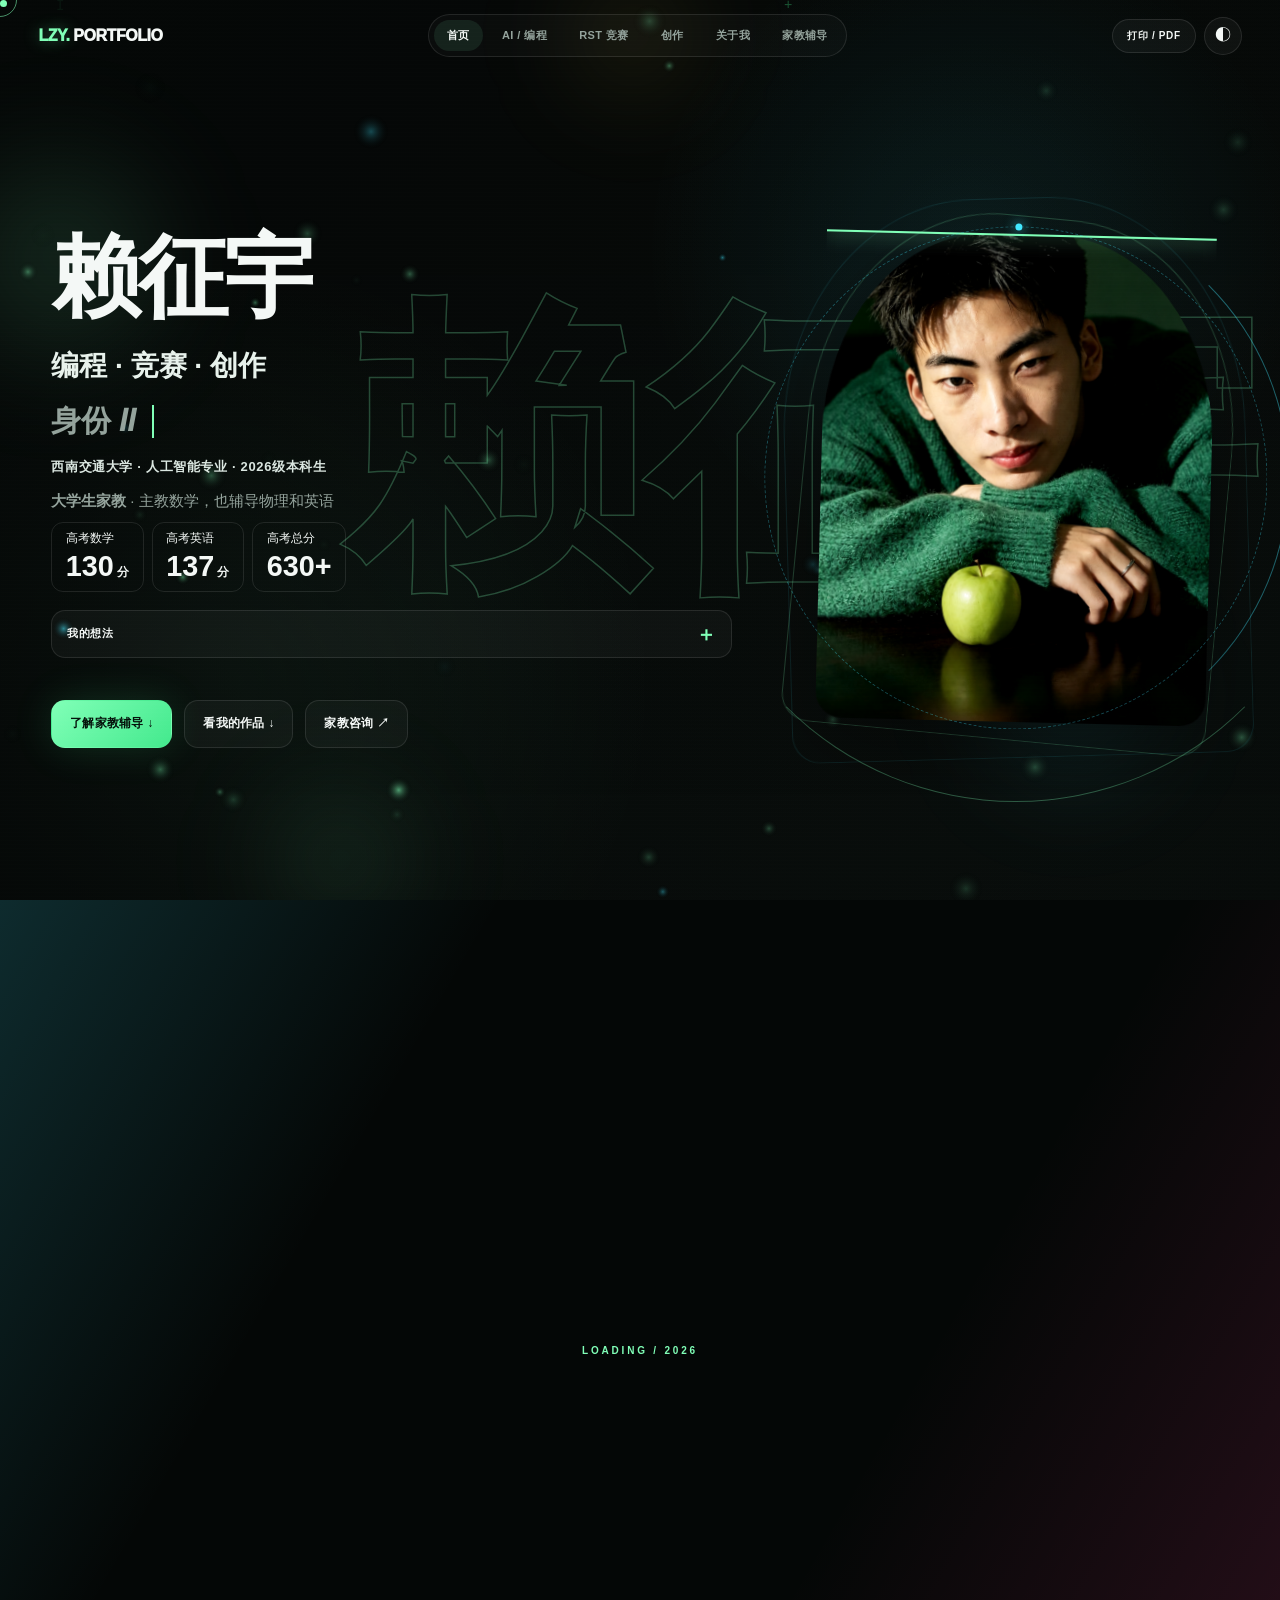
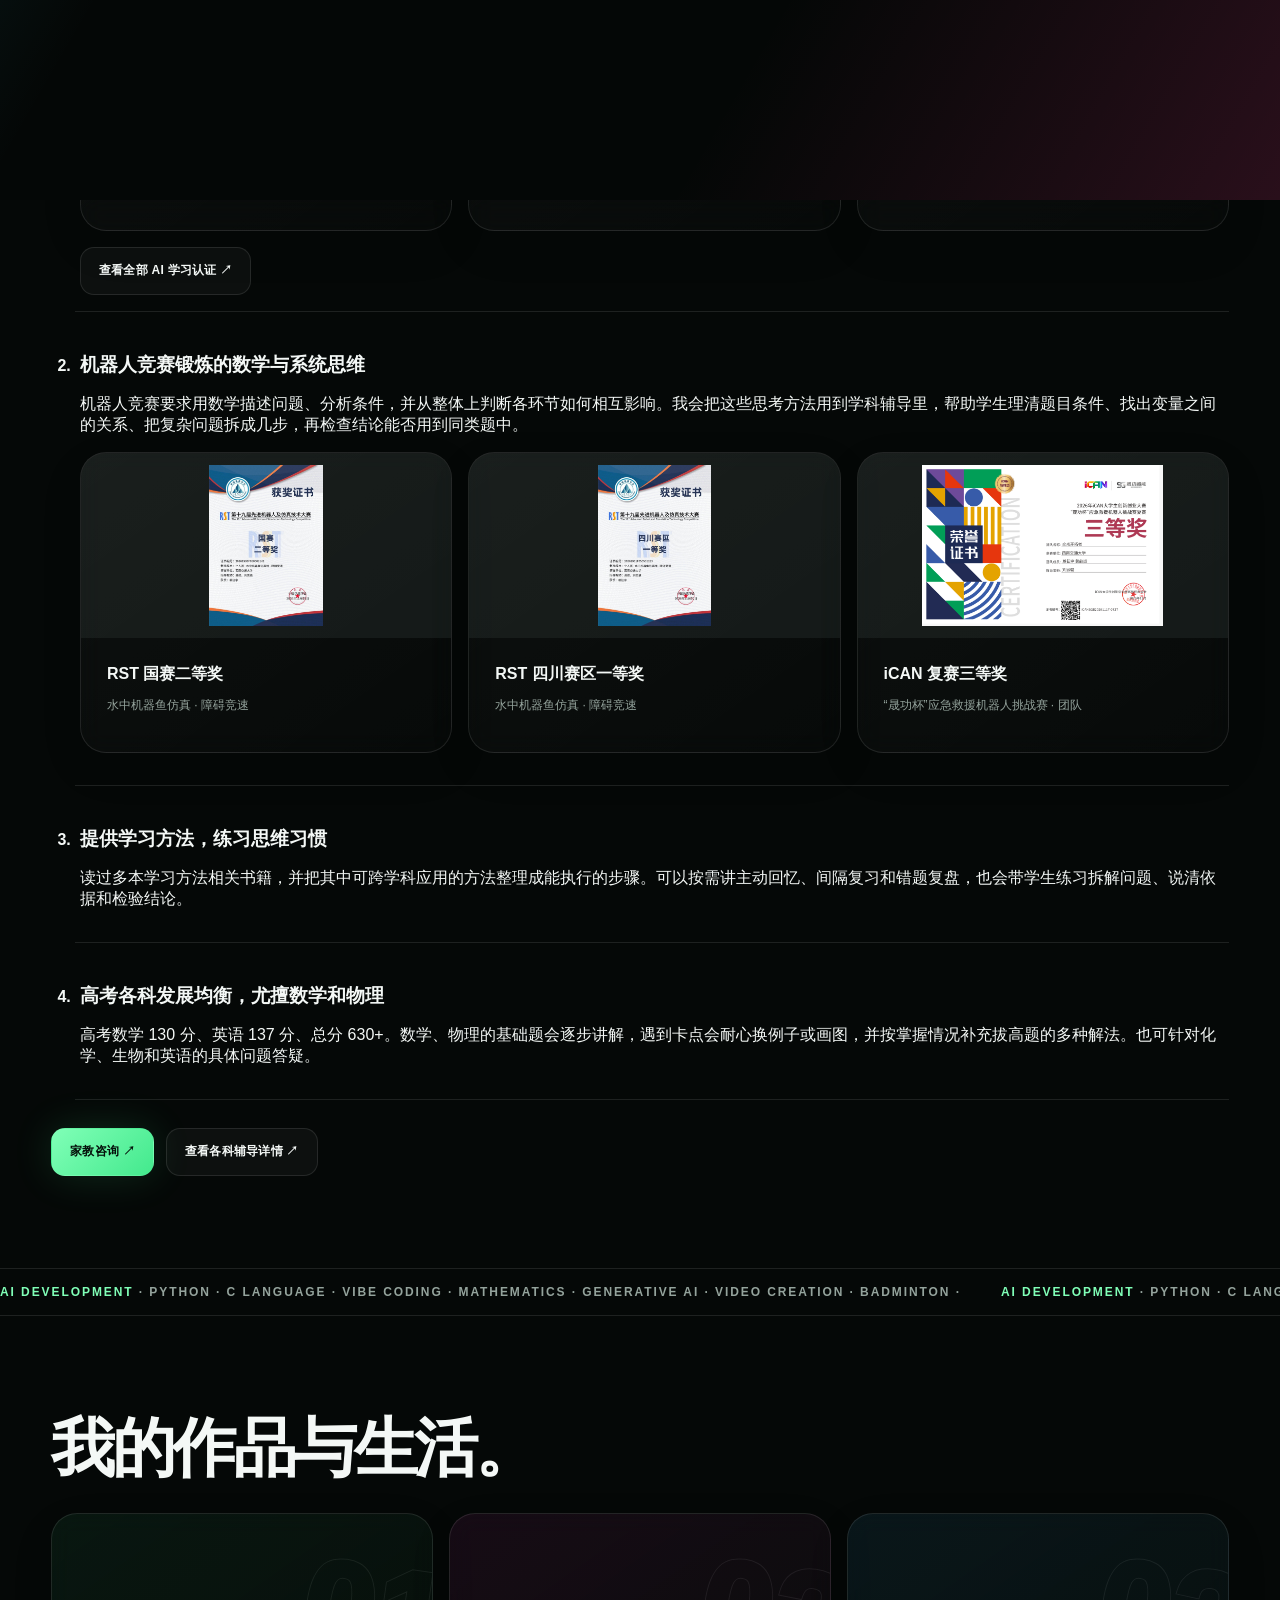
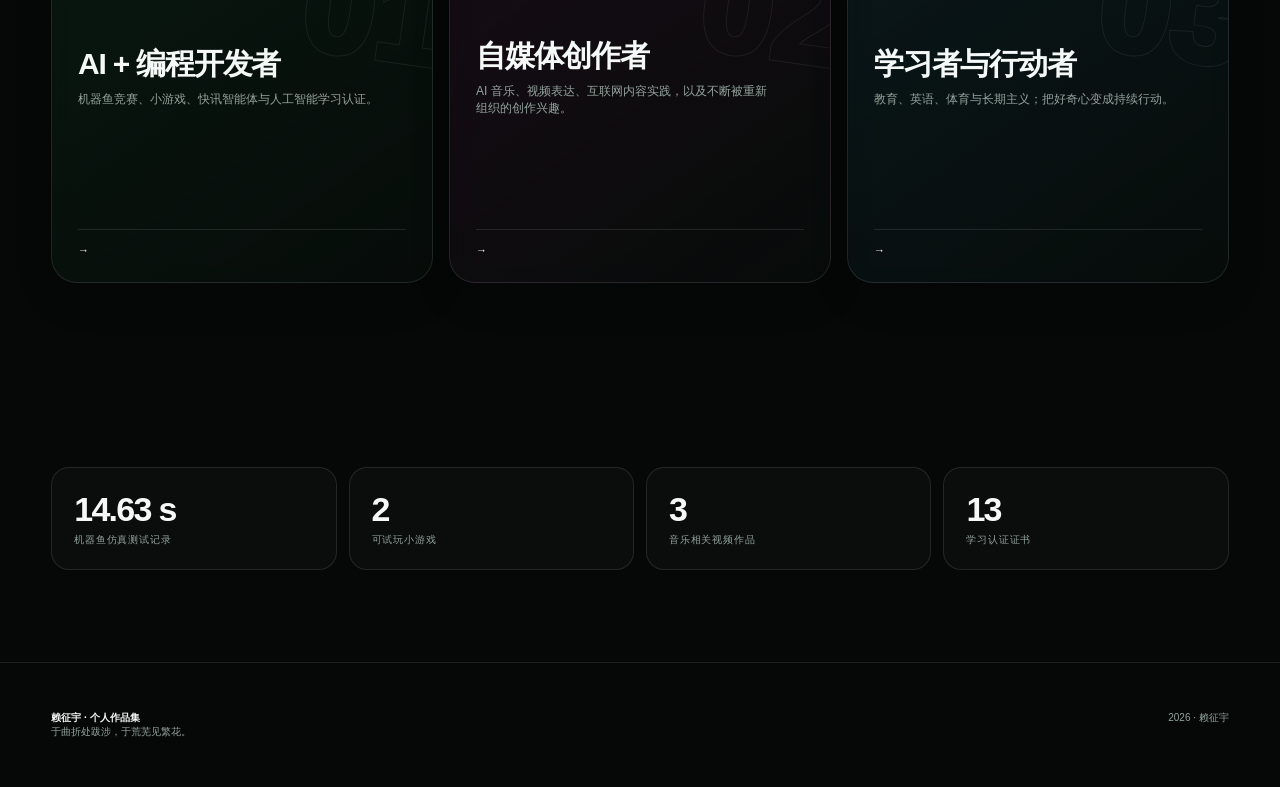
==== commit afc4521c: "Connect robotics competition skills to subject tutoring" ====
--- a/index.html
+++ b/index.html
@@ -85,8 +85,8 @@
         <a class="btn" href="ai.html#certificates" data-transition="">查看全部 AI 学习认证 ↗</a>
       </li>
       <li>
-        <h3>用机器人竞赛经历讲数学思维和系统思维</h3>
-        <p>可以用机器鱼障碍竞速举例，带学生把路线画成图、找出约束，再用数据比较方案。也可以拆解救援机器人任务，理解各环节如何配合，以及局部改动为什么会影响整个系统。</p>
+        <h3>机器人竞赛锻炼的数学与系统思维</h3>
+        <p>机器人竞赛要求用数学描述问题、分析条件，并从整体上判断各环节如何相互影响。我会把这些思考方法用到学科辅导里，帮助学生理清题目条件、找出变量之间的关系、把复杂问题拆成几步，再检查结论能否用到同类题中。</p>
         <div class="home-tutoring-grid">
           <a class="card home-credential" href="assets/robotics-awards/rst-national.jpg">
             <img src="assets/robotics-awards/rst-national.jpg" alt="查看 RST 国赛二等奖证书大图" loading="lazy">
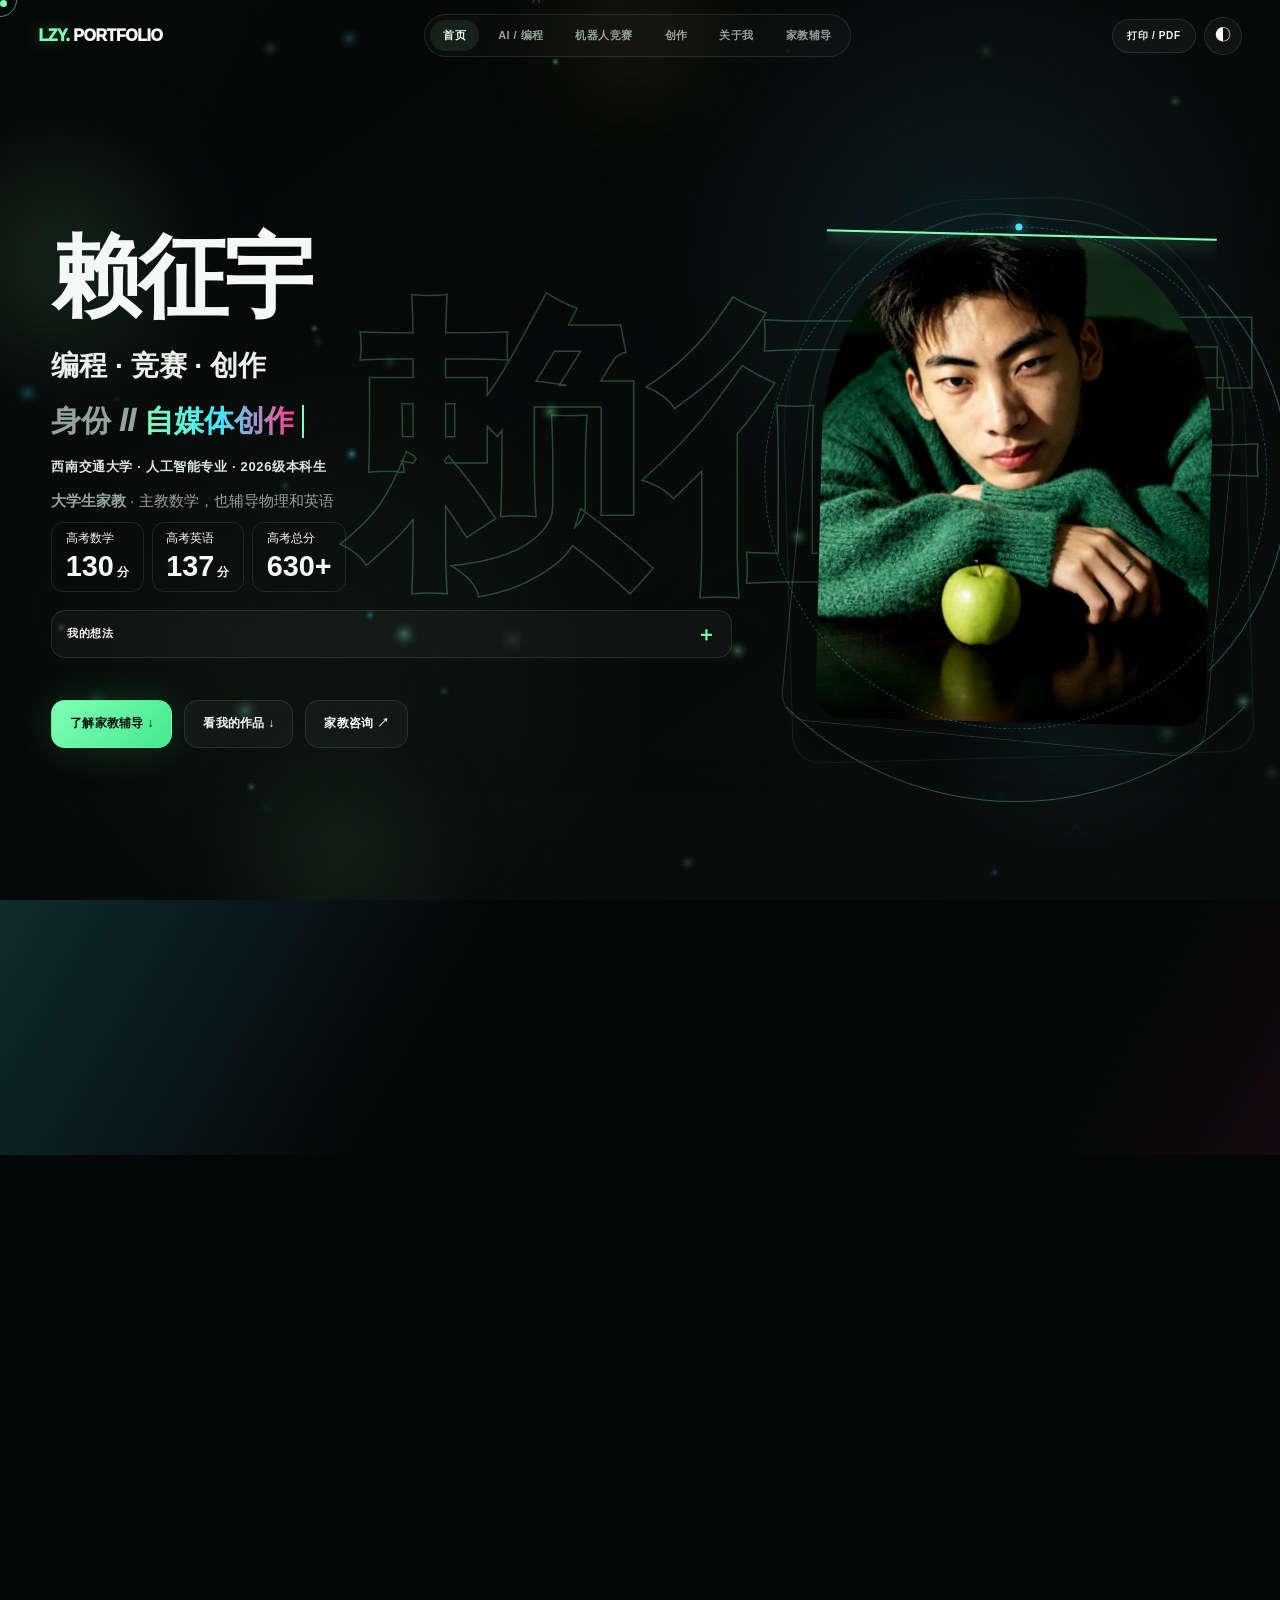
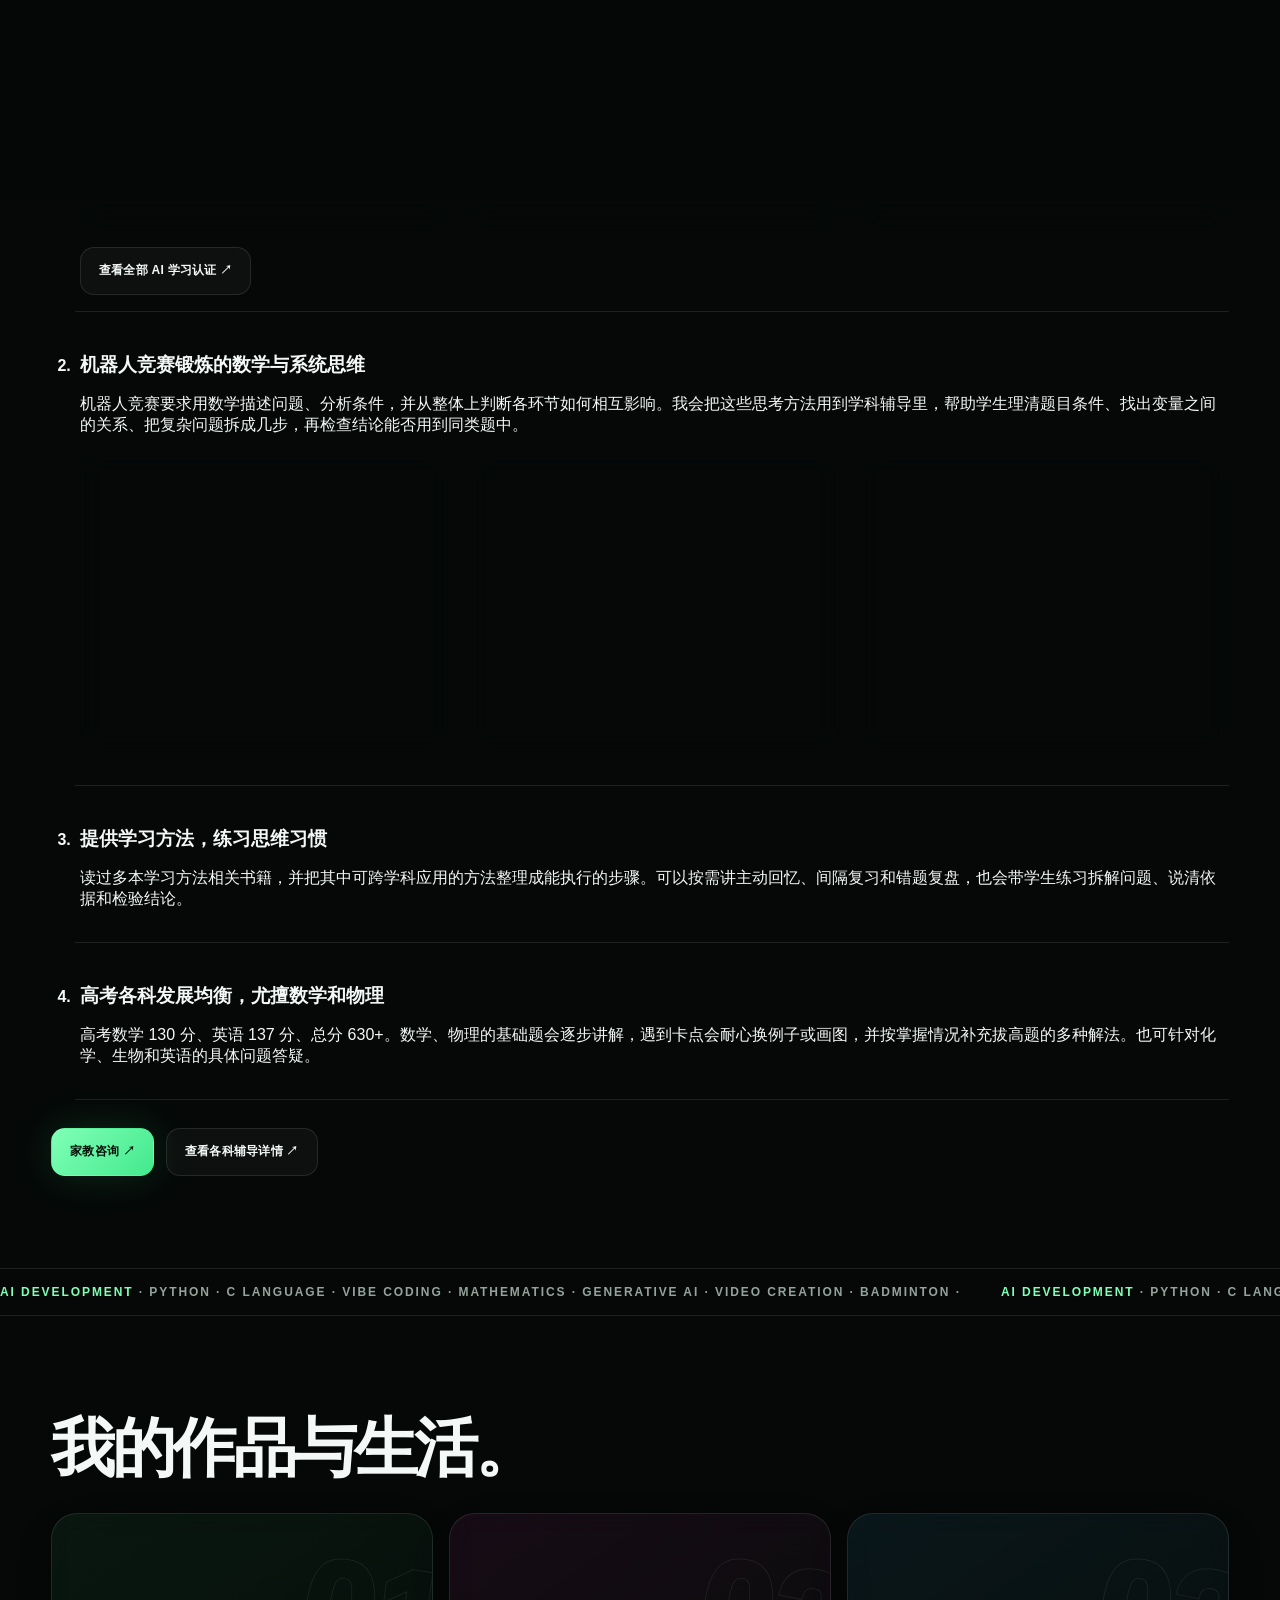
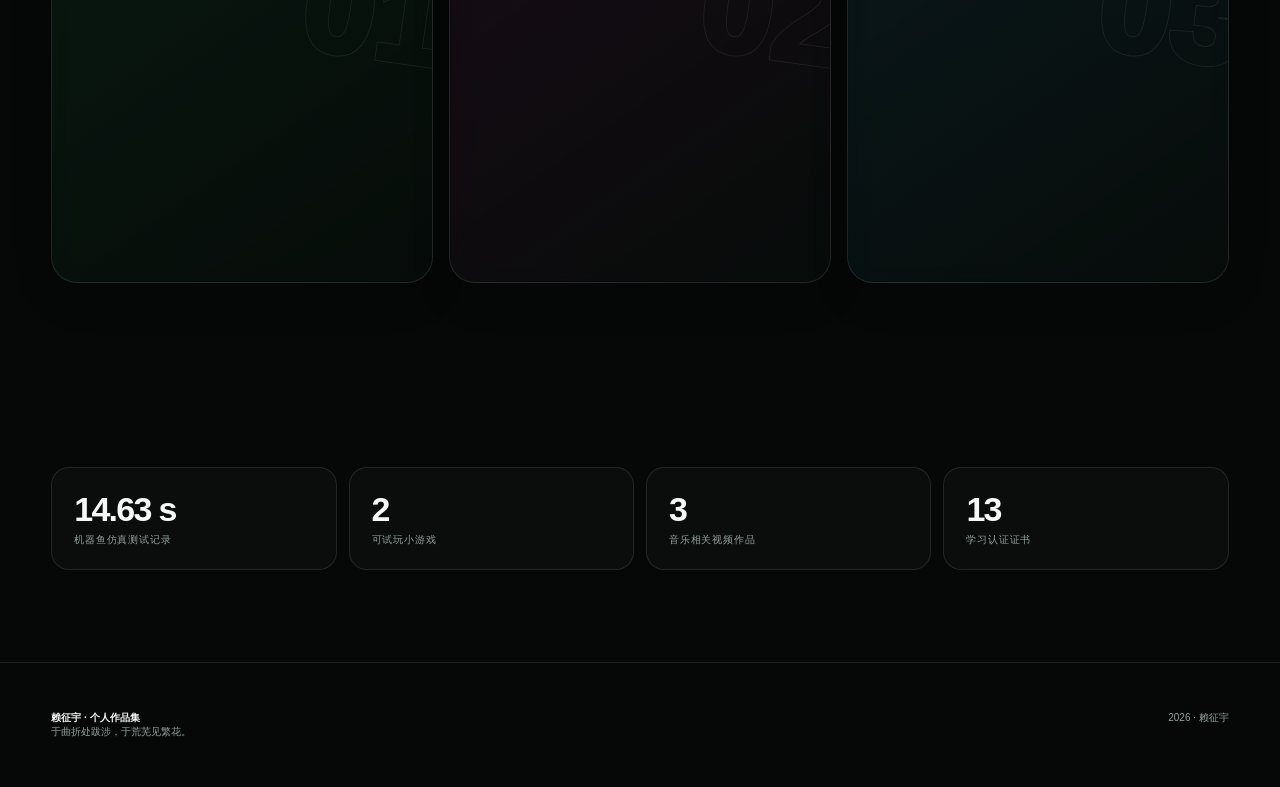
==== commit 99d94509: "Rename competition navigation and link to all robotics awards" ====
--- a/index.html
+++ b/index.html
@@ -11,7 +11,7 @@
 <div class="page-transition"></div><div class="cursor-dot"></div><div class="cursor-ring"></div>
 <nav class="nav"><div class="nav-inner">
   <a class="brand" href="index.html" data-transition=""><span class="mark">LZY.</span> PORTFOLIO</a>
-  <div class="nav-links"><a class="active" href="index.html" data-transition="">首页</a><a href="ai.html" data-transition="">AI / 编程</a><a href="ai.html#rst" data-transition="">RST 竞赛</a><a href="creation.html" data-transition="">创作</a><a href="about.html" data-transition="">关于我</a><a href="#home-tutoring">家教辅导</a></div>
+  <div class="nav-links"><a class="active" href="index.html" data-transition="">首页</a><a href="ai.html" data-transition="">AI / 编程</a><a href="ai.html#robotics-awards" data-transition="">机器人竞赛</a><a href="creation.html" data-transition="">创作</a><a href="about.html" data-transition="">关于我</a><a href="#home-tutoring">家教辅导</a></div>
   <div class="nav-actions"><button class="icon-btn" id="themeBtn" aria-label="切换主题">◐</button><button class="icon-btn menu-btn" aria-label="菜单">☰</button></div>
 </div></nav>
 
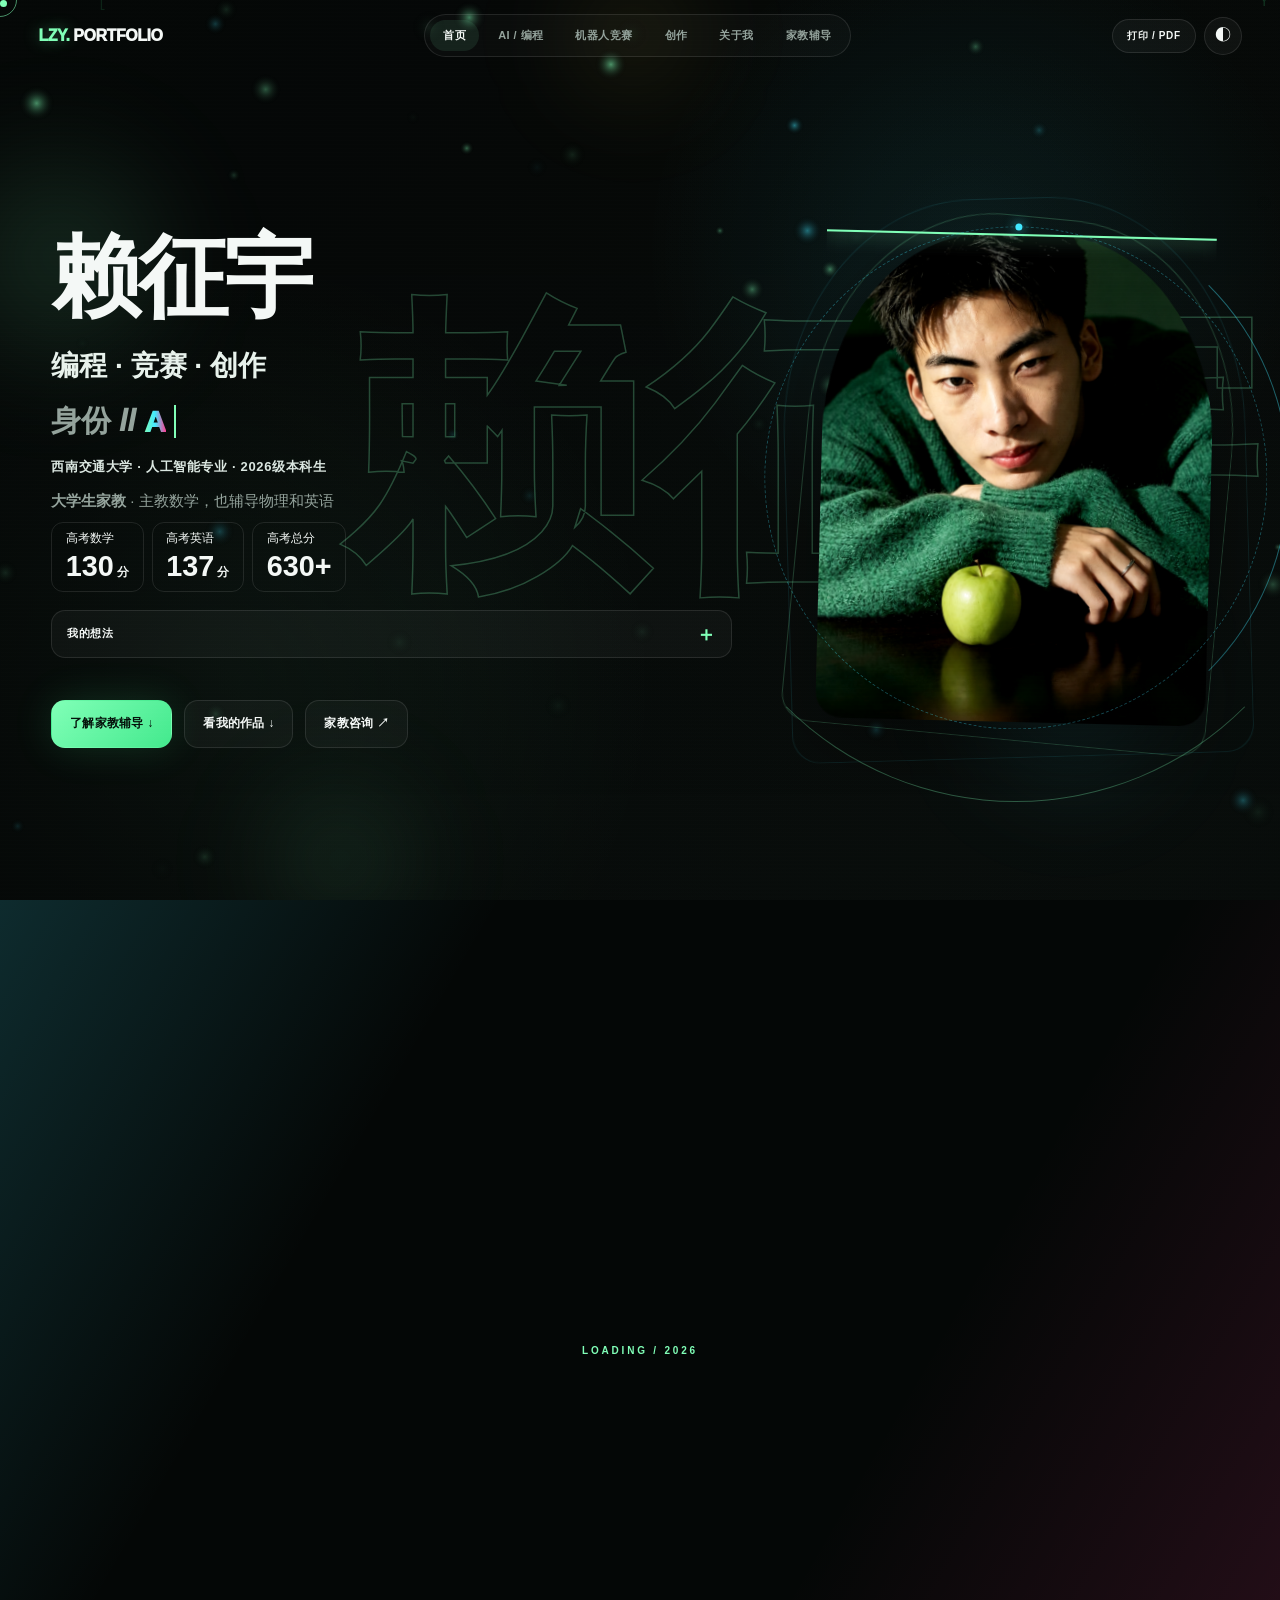
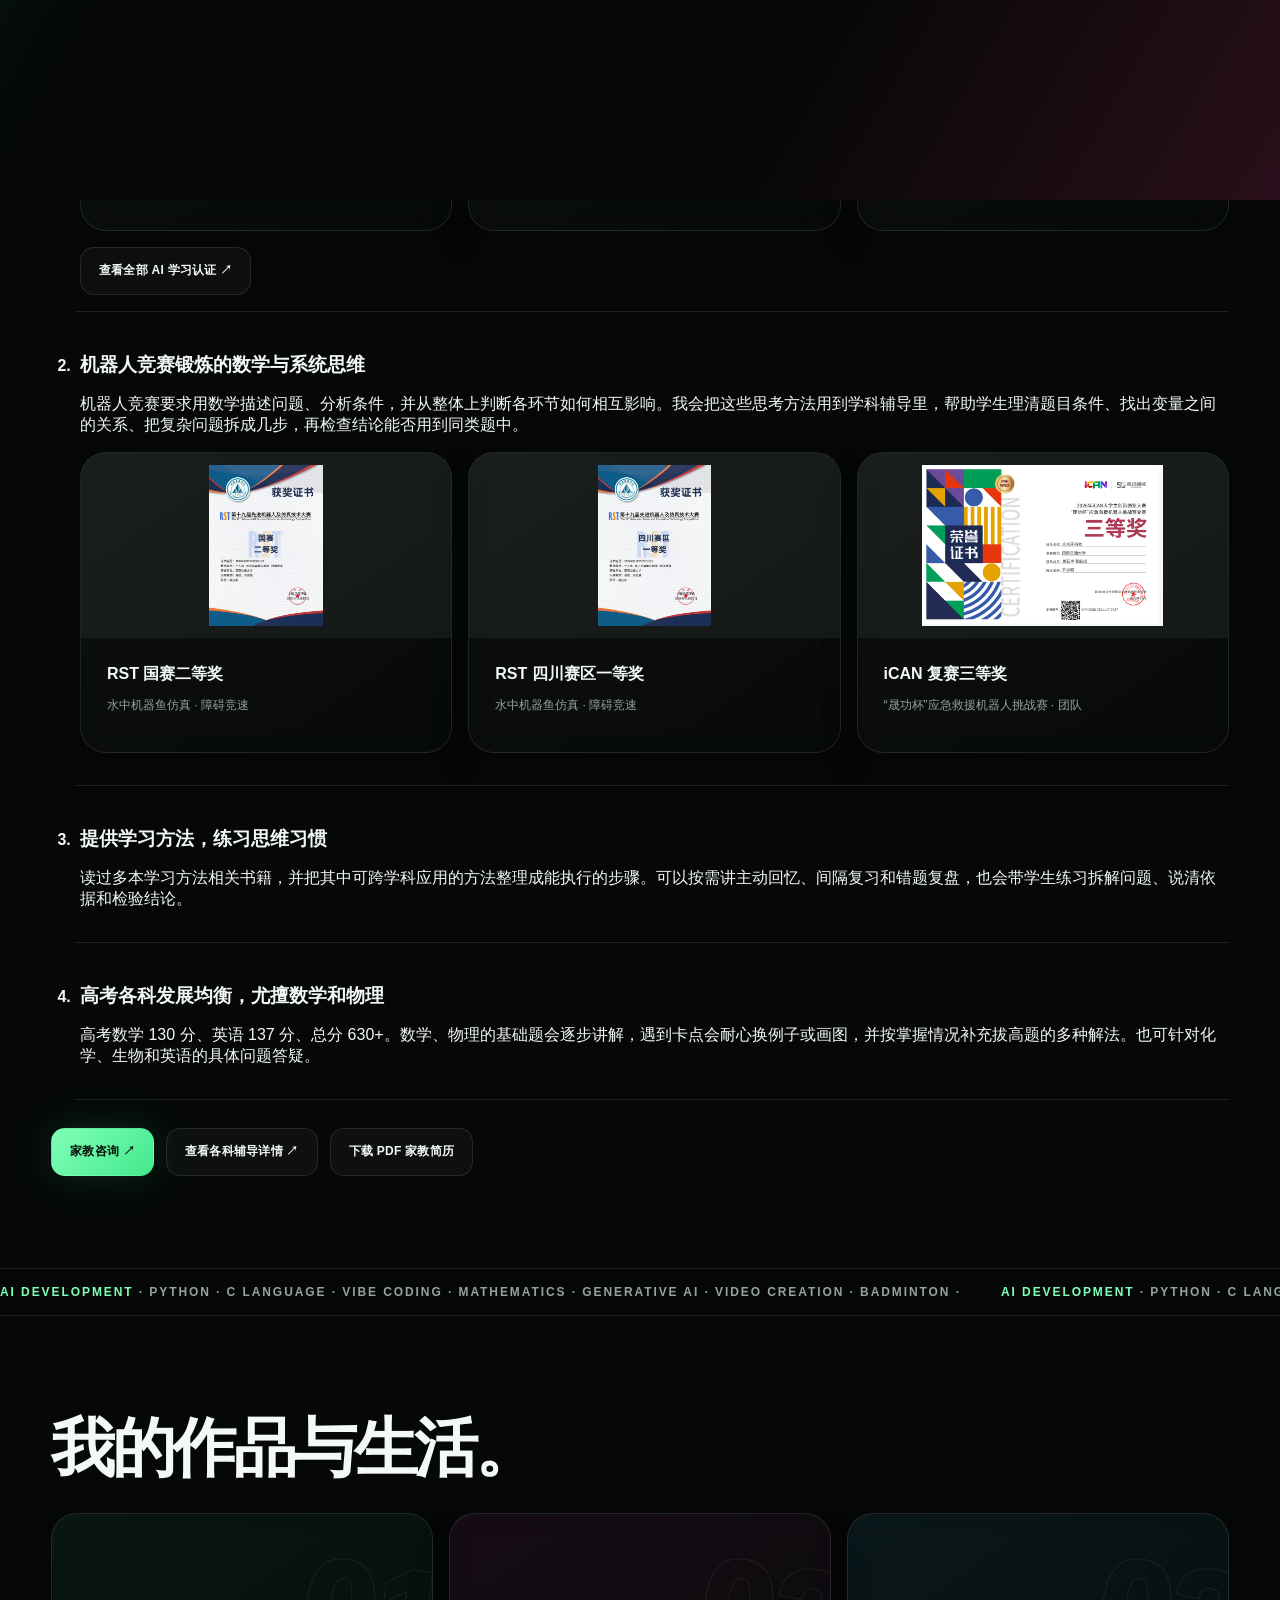
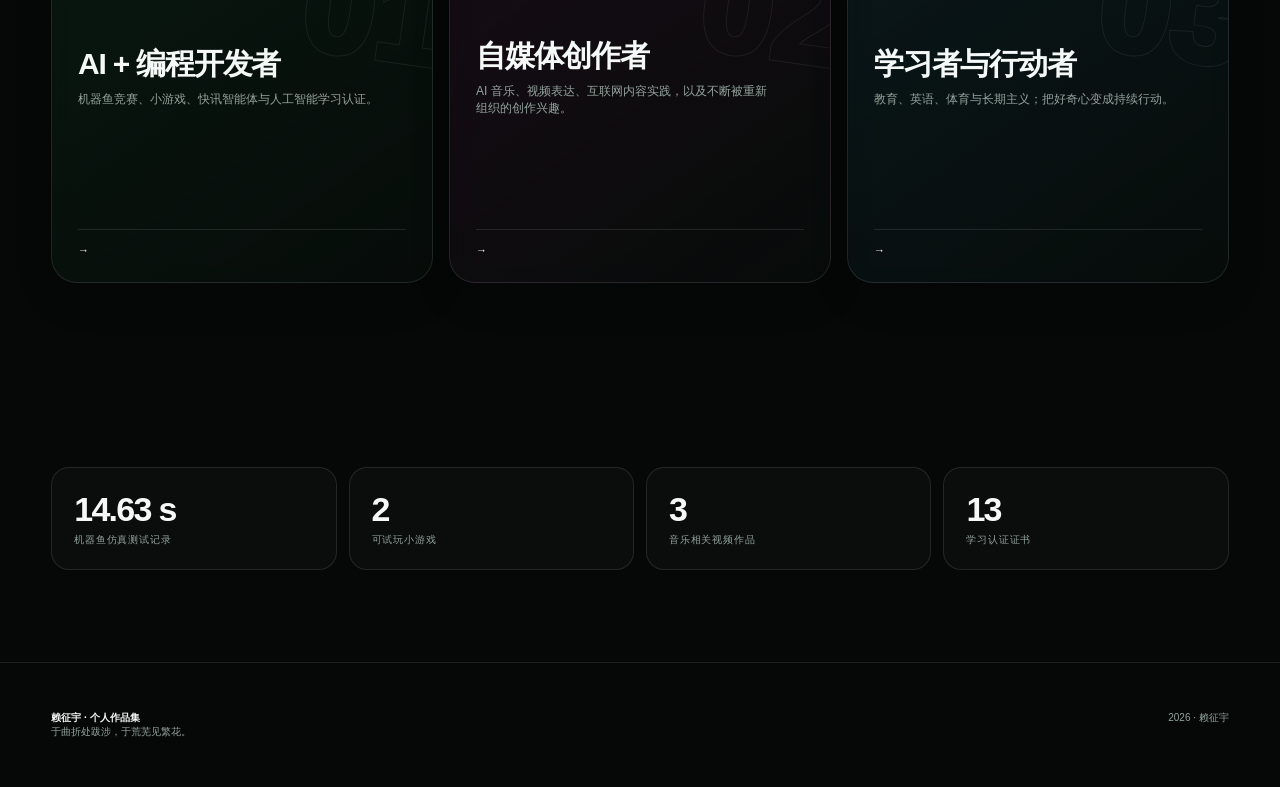
==== commit 922ccaec: "Publish downloadable A4 tutoring resume" ====
--- a/index.html
+++ b/index.html
@@ -114,6 +114,7 @@
     <div class="hero-actions">
       <a class="btn primary" href="tutor.html#contact" data-transition="">家教咨询 ↗</a>
       <a class="btn" href="tutor.html" data-transition="">查看各科辅导详情 ↗</a>
+      <a class="btn" href="tutoring-resume.pdf" download="赖征宇-大学生家教简历.pdf">下载 PDF 家教简历</a>
     </div>
   </div>
 </section>
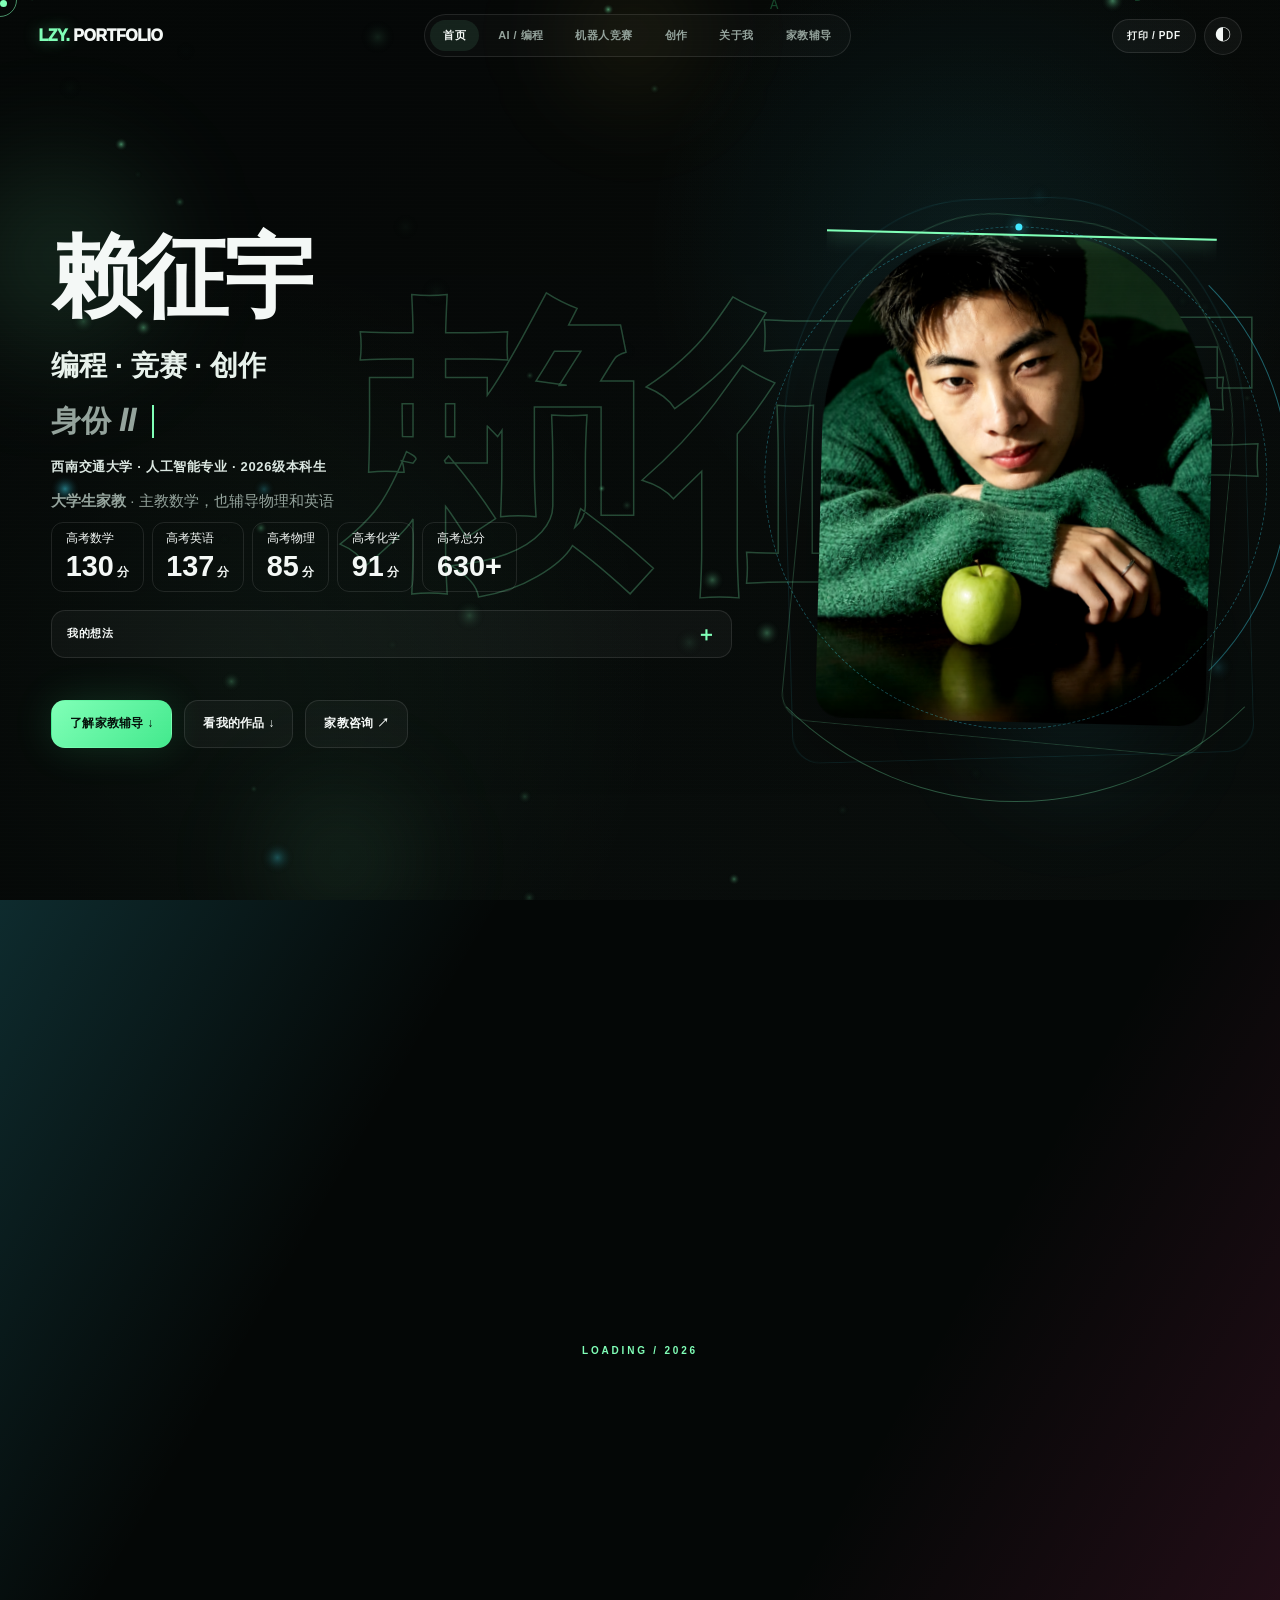
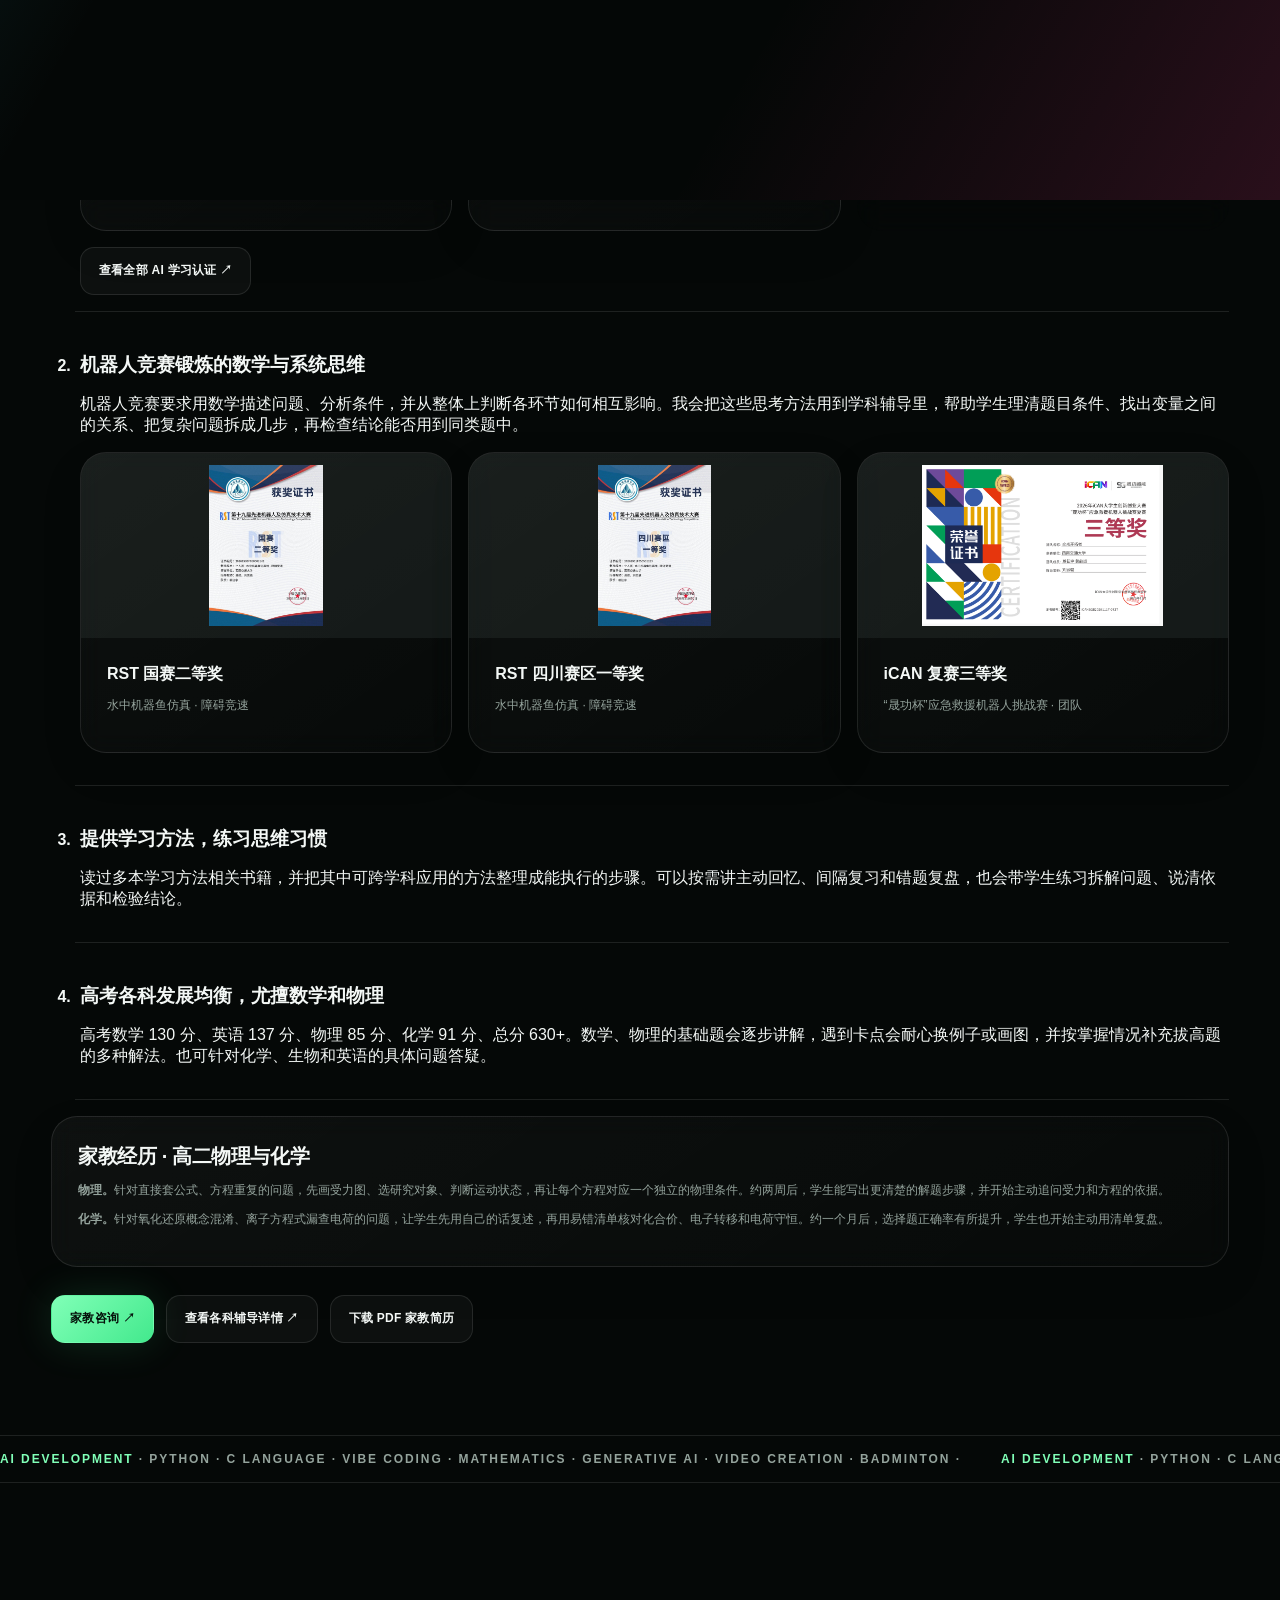
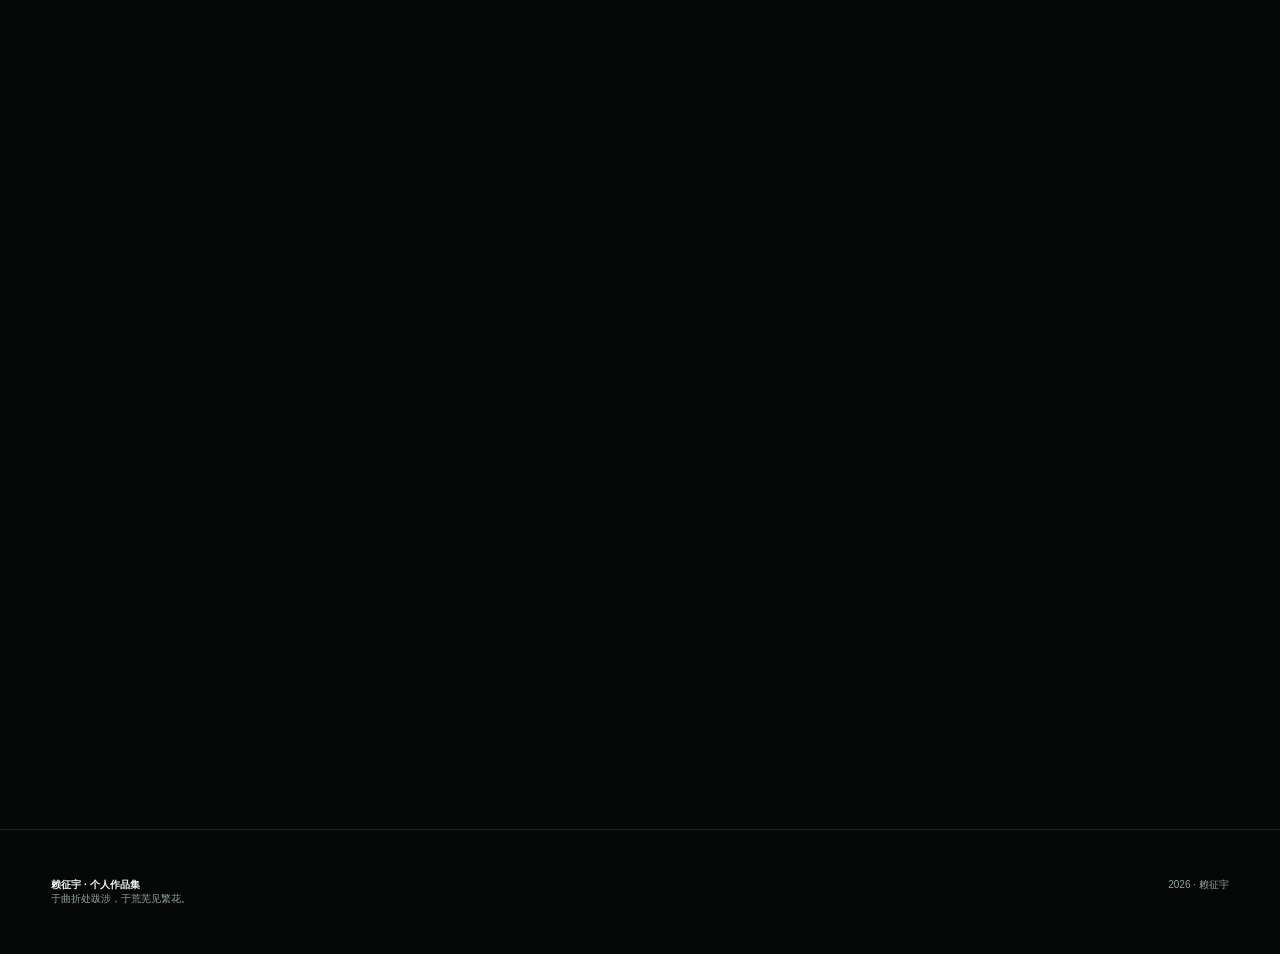
==== commit 155d2609: "Add physics and chemistry tutoring case and refresh resume" ====
--- a/index.html
+++ b/index.html
@@ -32,6 +32,8 @@
       <dl class="home-tutoring-scores" aria-label="高考成绩">
         <div><dt>高考数学</dt><dd>130<small> 分</small></dd></div>
         <div><dt>高考英语</dt><dd>137<small> 分</small></dd></div>
+        <div><dt>高考物理</dt><dd>85<small> 分</small></dd></div>
+        <div><dt>高考化学</dt><dd>91<small> 分</small></dd></div>
         <div><dt>高考总分</dt><dd>630+</dd></div>
       </dl>
       <div class="info-reveal compact">
@@ -108,9 +110,14 @@
       </li>
       <li>
         <h3>高考各科发展均衡，尤擅数学和物理</h3>
-        <p>高考数学 130 分、英语 137 分、总分 630+。数学、物理的基础题会逐步讲解，遇到卡点会耐心换例子或画图，并按掌握情况补充拔高题的多种解法。也可针对化学、生物和英语的具体问题答疑。</p>
+        <p>高考数学 130 分、英语 137 分、物理 85 分、化学 91 分、总分 630+。数学、物理的基础题会逐步讲解，遇到卡点会耐心换例子或画图，并按掌握情况补充拔高题的多种解法。也可针对化学、生物和英语的具体问题答疑。</p>
       </li>
     </ol>
+    <article class="card card-pad" aria-labelledby="home-teaching-case">
+      <h3 id="home-teaching-case">家教经历 · 高二物理与化学</h3>
+      <p><strong>物理。</strong>针对直接套公式、方程重复的问题，先画受力图、选研究对象、判断运动状态，再让每个方程对应一个独立的物理条件。约两周后，学生能写出更清楚的解题步骤，并开始主动追问受力和方程的依据。</p>
+      <p><strong>化学。</strong>针对氧化还原概念混淆、离子方程式漏查电荷的问题，让学生先用自己的话复述，再用易错清单核对化合价、电子转移和电荷守恒。约一个月后，选择题正确率有所提升，学生也开始主动用清单复盘。</p>
+    </article>
     <div class="hero-actions">
       <a class="btn primary" href="tutor.html#contact" data-transition="">家教咨询 ↗</a>
       <a class="btn" href="tutor.html" data-transition="">查看各科辅导详情 ↗</a>
